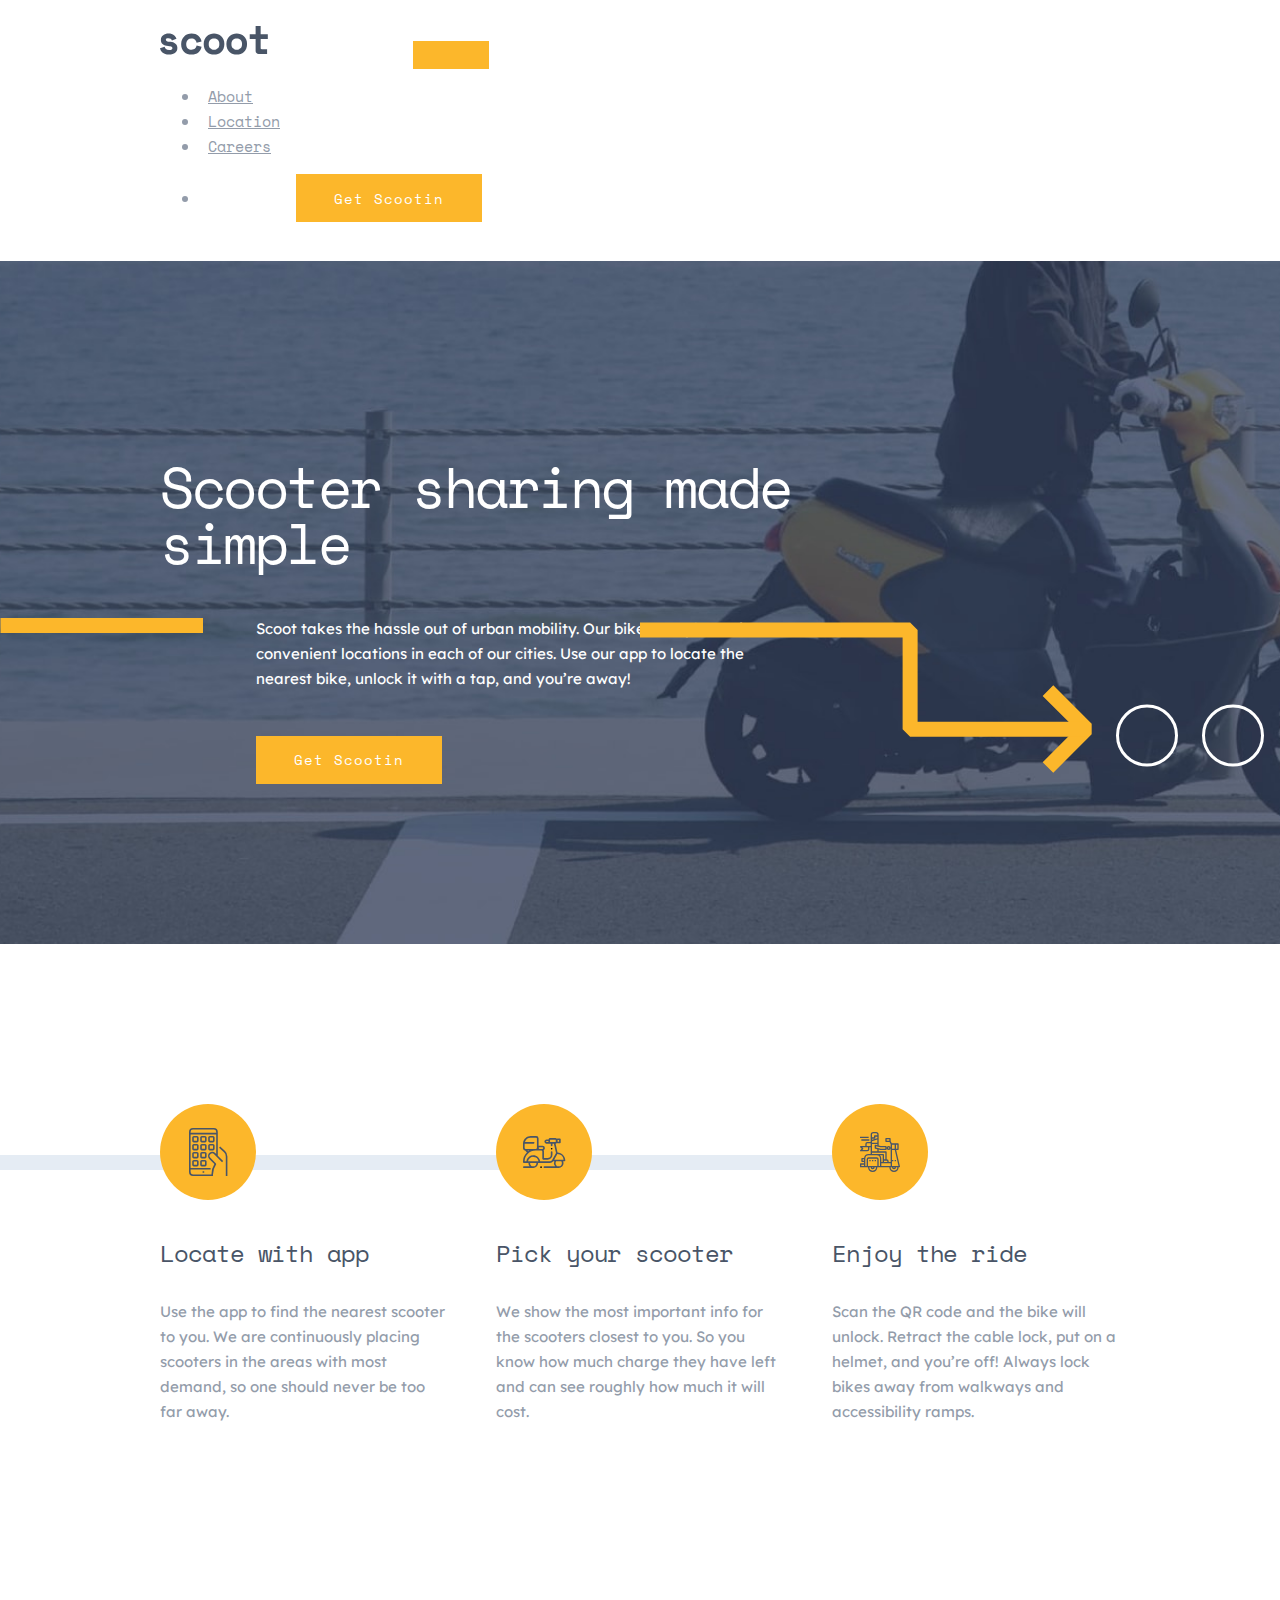
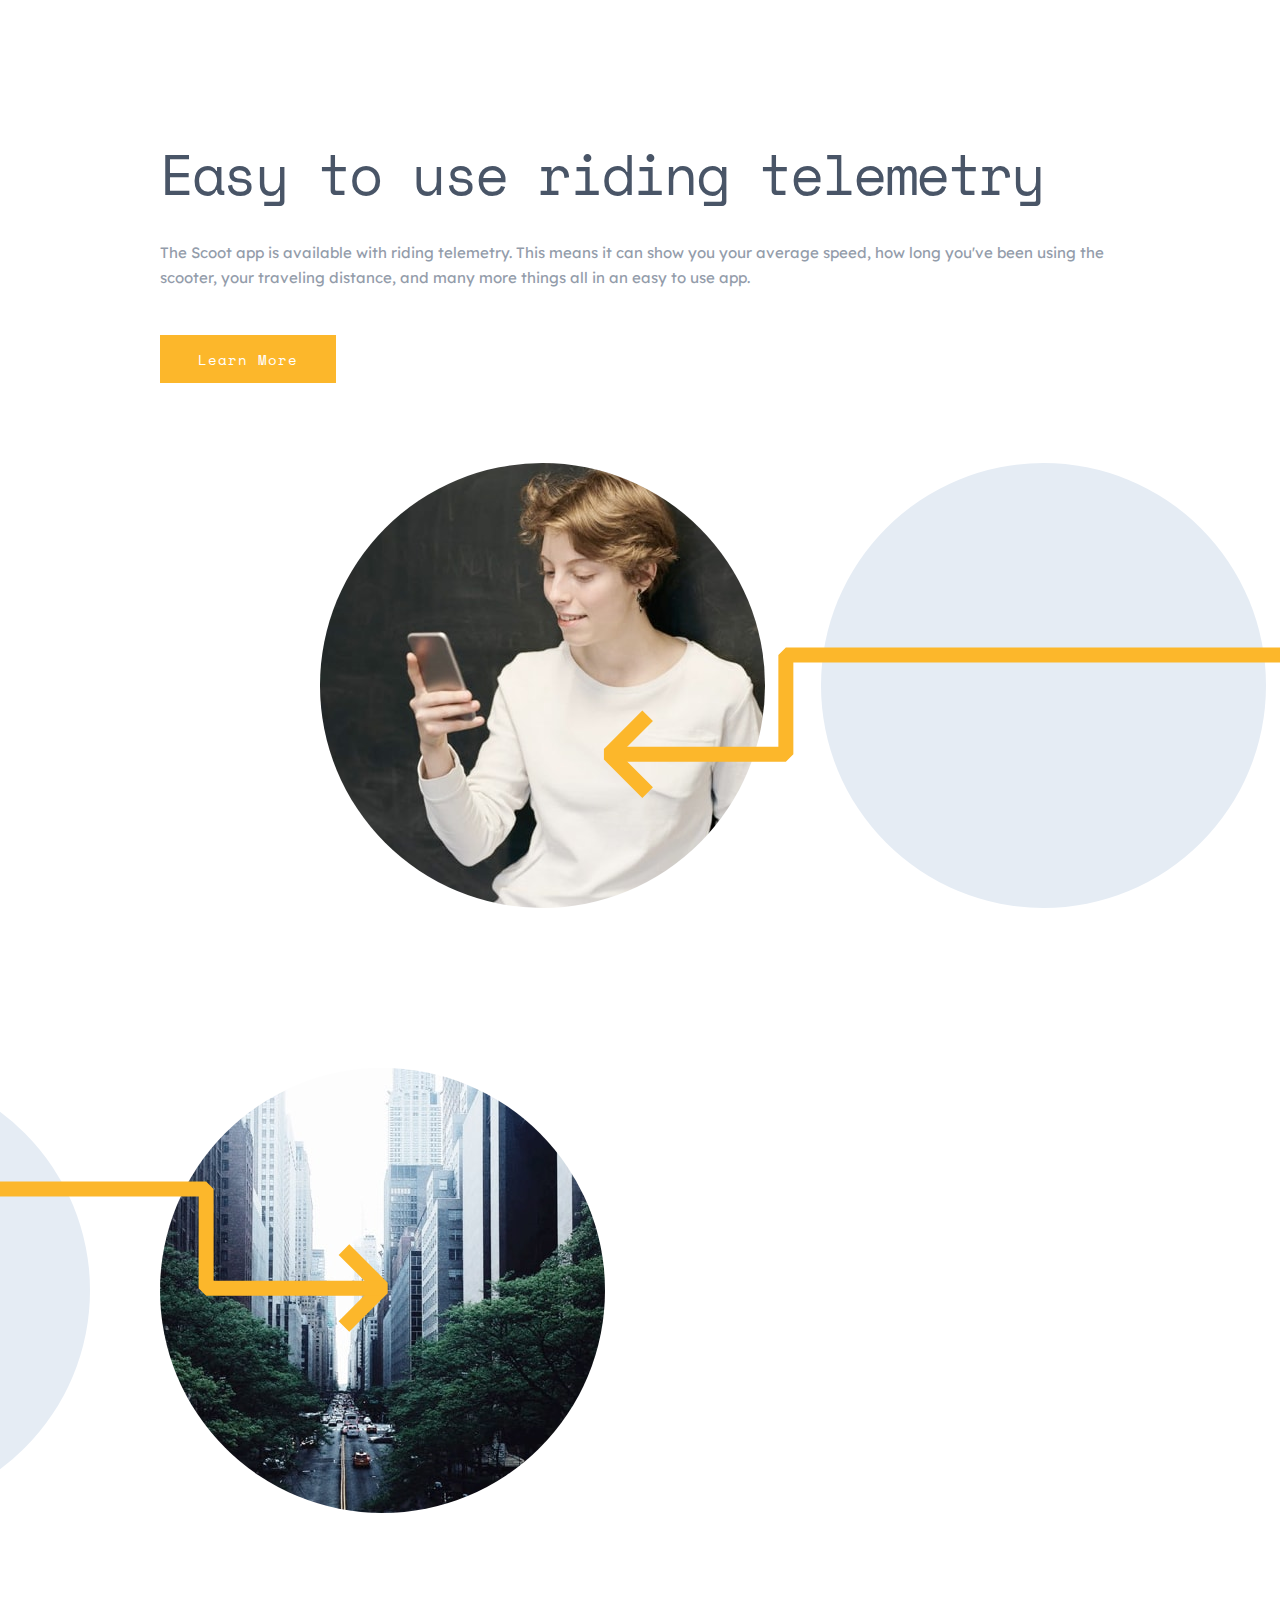
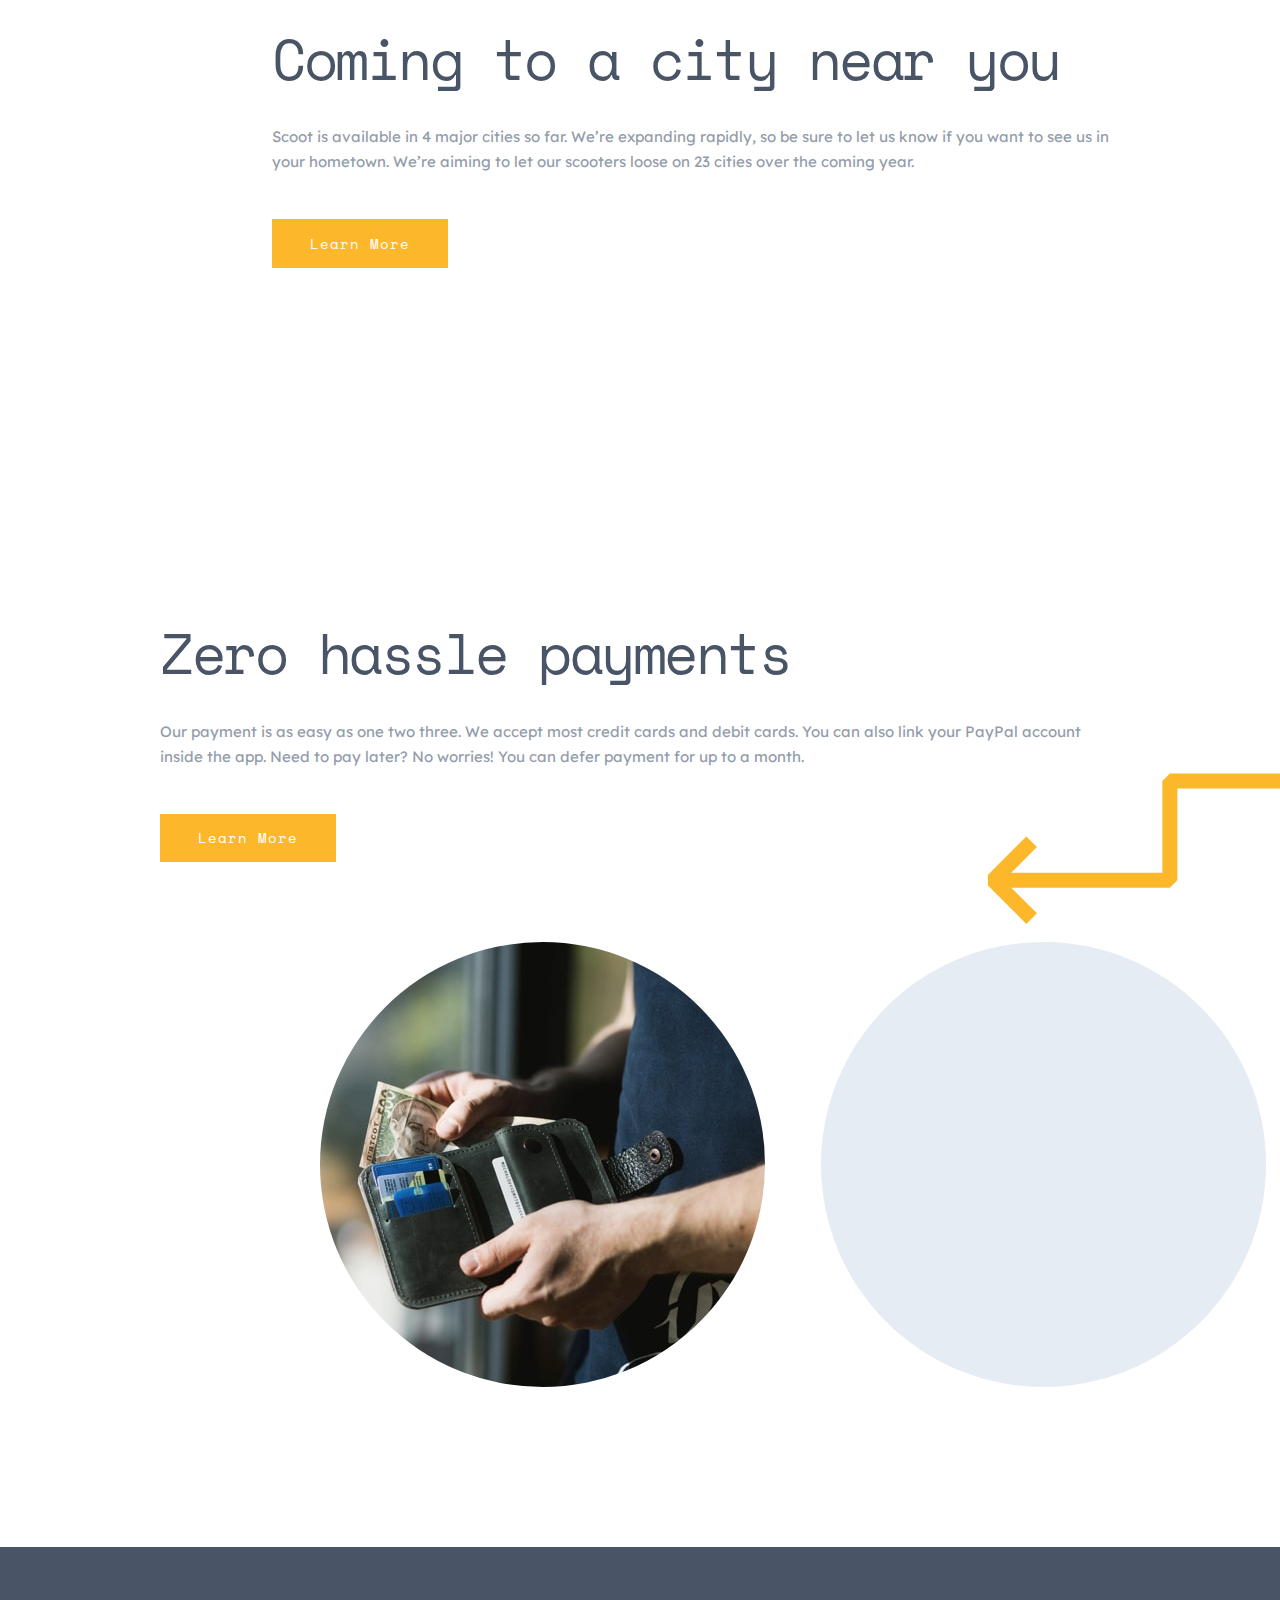
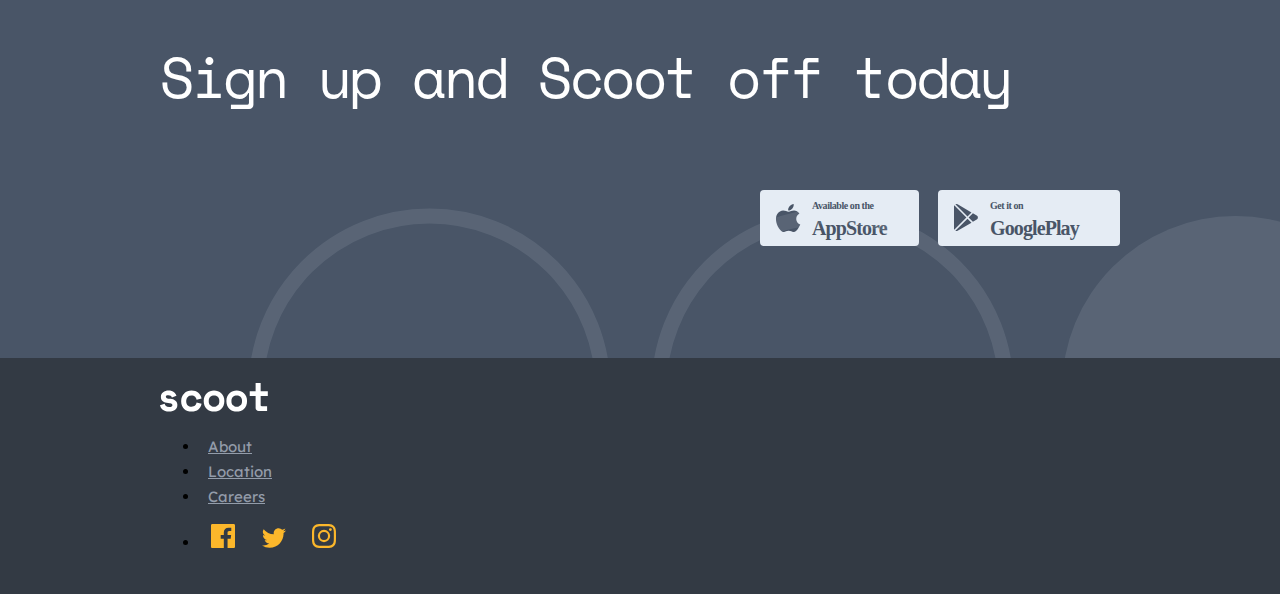
==== index.html @ 32e0eb74 "Initial Commit" ====
<!DOCTYPE html>
<html lang="en">

<head>
  <meta charset="UTF-8">
  <meta name="viewport" content="width=device-width, initial-scale=1.0">

  <link rel="icon" type="image/png" sizes="32x32" href="./images/favicon-32x32.png">

  <!-- Google Fonts -->
  <link rel="preconnect" href="https://fonts.googleapis.com">
  <link rel="preconnect" href="https://fonts.gstatic.com" crossorigin>
  <link href="https://fonts.googleapis.com/css2?family=Lexend+Deca&family=Space+Mono:wght@700&display=swap"
    rel="stylesheet">

  <!-- Bootstrap CSS -->
  <link href="https://cdn.jsdelivr.net/npm/bootstrap@5.1.1/dist/css/bootstrap.min.css" rel="stylesheet"
    integrity="sha384-F3w7mX95PdgyTmZZMECAngseQB83DfGTowi0iMjiWaeVhAn4FJkqJByhZMI3AhiU" crossorigin="anonymous">

  <!-- Stylesheet -->
  <link rel="stylesheet" href="style.css">
  <title>Frontend Mentor | Scoot</title>
</head>

<body>

  <!-- Navbar -->
  <nav class="navbar navbar-expand-lg">
    <div class="container-fluid">
      <a class="navbar-brand" href="index.html"><img src="assets/logo.svg" alt="scoot logo"></a>
      <button class="navbar-toggler" type="button" data-bs-toggle="collapse" data-bs-target="#navbarSupportedContent"
        aria-controls="navbarSupportedContent" aria-expanded="false" aria-label="Toggle navigation">
        <span class="navbar-toggler-icon"></span>
      </button>
      <div class="collapse navbar-collapse" id="navbarSupportedContent">
        <ul class="navbar-nav me-auto mb-2 mb-lg-0">
          <li class="nav-item">
            <a class="nav-link" href="about.html">About</a>
          </li>
          <li class="nav-item">
            <a class="nav-link" href="index.html">Location</a>
          </li>
          <li class="nav-item">
            <a class="nav-link" href="careers.html">Careers</a>
          </li>
        </ul>
        <ul class="navbar-nav ms-auto mb-2 mb-lg-0">
          <li class="nav-item">
            <button>Get Scootin</button>
          </li>
        </ul>
      </div>
    </div>
  </nav>

  <!-- Header -->

  <header id="header">
    <div id="headerContents" class="container-fluid">
      <h1>Scooter sharing made simple</h1>
      <img id="line" src="assets/patterns/line.svg" alt="">
      <p>Scoot takes the hassle out of urban mobility. Our bikes are placed in convenient
        locations in each of our cities. Use our app to locate the nearest bike, unlock
        it with a tap, and you’re away!</p>
      <img id="right-arrow" src="assets/patterns/right-arrow.svg" alt="">
      <button>Get Scootin</button>
      <img id="circles" src="assets/patterns/white-circles.svg" alt="">
    </div>
  </header>

  <!-- Section 1 -->

  <section id="section-1">
    <div id="features" class="container-fluid">
      <div class="features-card">
        <img src="assets/icons/locate.svg" alt="">
        <h4>Locate with app</h4>
        <p>Use the app to find the nearest scooter to you. We are continuously placing scooters
          in the areas with most demand, so one should never be too far away.</p>
      </div>

      <div class="features-card">
        <img src="assets/icons/scooter.svg" alt="">
        <h4>Pick your scooter</h4>
        <p>We show the most important info for the scooters closest to you. So you know how much
          charge they have left and can see roughly how much it will cost.</p>
      </div>

      <div class="features-card">
        <img src="assets/icons/ride.svg" alt="">
        <h4>Enjoy the ride</h4>
        <p>Scan the QR code and the bike will unlock. Retract the cable lock, put on a helmet,
          and you’re off! Always lock bikes away from walkways and accessibility ramps.</p>
      </div>
    </div>

    <div id="light-grey-line">

    </div>
  </section>

  <!-- Section 2 -->

  <section id="section-2">
    <div class="container-fluid">
      <div class="row">
        <div id="section-2-content" class="col-lg-6">
          <h1>Easy to use riding telemetry</h1>
          <p>The Scoot app is available with riding telemetry. This means it can show you your
            average speed, how long you've been using the scooter, your traveling distance,
            and many more things all in an easy to use app.</p>
          <button>Learn More</button>
        </div>
        <div id = "section-2-imgs" class="col-lg-6">
          <img id="telemetry-img" class="circle-img" src="assets/images/telemetry.jpg" alt="telemetry">
          <img src="assets/patterns/circle.svg" alt="">
          <img id="downward-arrow" src="assets/patterns/left-downward-arrow.svg" alt="">
        </div>
      </div>
    </div>
  </section>

<!-- Section 3 -->

  <section id="section-3">
    <div class="container-fluid">
      <div class="row">
        <div id ="section-3-imgs" class="col-lg-6">
          <img id="near-you-img" class="circle-img" src="assets/images/near-you.jpg" alt="near you">
          <img id="section-3-circle" src="assets/patterns/circle.svg" alt="">
          <img id="section3-right-arrow" src="assets/patterns/right-arrow.svg" alt="">
        </div>
        <div id="section-3-content" class="col-lg-6">
          <h1>Coming to a city near you</h1>
          <p>Scoot is available in 4 major cities so far. We’re expanding rapidly, so be sure
            to let us know if you want to see us in your hometown. We’re aiming to let our
            scooters loose on 23 cities over the coming year.</p>
          <button>Learn More</button>
        </div>
      </div>
    </div>
  </section>

  <!-- Section 4 -->

  <section id="section-4">
    <div class="container-fluid">
      <div class="row">
        <div id="section-4-content" class="col-lg-6">
          <h1>Zero hassle payments</h1>
          <p>Our payment is as easy as one two three. We accept most credit cards and debit cards.
            You can also link your PayPal account inside the app. Need to pay later? No worries!
            You can defer payment for up to a month.</p>
          <button>Learn More</button>
        </div>
        <div id = "section-4-imgs" class="col-lg-6">
          <img id="payments-img" class="circle-img" src="assets/images/payments.jpg" alt="payments">
         <img src="assets/patterns/circle.svg" alt=""> 
          <img id="section4-downward-arrow" src="assets/patterns/left-downward-arrow.svg" alt=""> 
        </div>
      </div>
    </div>
  </section>

  <section id="section-5">
    <div class="container-fluid">
      <div class="row">
        <div id="section-5-content" class="col-lg-6">
          <h1>Sign up and Scoot off today</h1>
        </div>
        <div class="col-lg-6">
          <img class="section-5-imgs" src="assets/icons/google-play.svg" alt="google play">
          <img class="section-5-imgs" src="assets/icons/app-store.svg" alt="appstore">
          <img id="semi-circles" src="assets/patterns/semi-circles.svg" alt="semi-circles">
        </div>
      </div>
    </div>
  </section>

<!-- Footer -->
    <footer id="footer" class="navbar navbar-expand-lg">
      <div class="container-fluid">
        <a class="navbar-brand" href="index.html"> <svg xmlns="http://www.w3.org/2000/svg" width="108" height="29"><path fill="#ffffff" d="M9.12 28.56c2.613 0 4.64-.587 6.08-1.76 1.44-1.173 2.16-2.747 2.16-4.72v-.24c0-1.787-.64-3.18-1.92-4.18-1.28-1-2.933-1.607-4.96-1.82-1.76-.187-2.973-.42-3.64-.7-.667-.28-1-.74-1-1.38 0-.453.213-.833.64-1.14.427-.307 1.067-.46 1.92-.46.933 0 1.693.207 2.28.62.587.413 1 .98 1.24 1.7l4.56-1.84a8.834 8.834 0 00-.92-1.74c-.4-.6-.92-1.147-1.56-1.64-.64-.493-1.42-.893-2.34-1.2-.92-.307-2.007-.46-3.26-.46-.96 0-1.893.133-2.8.4a7.473 7.473 0 00-2.4 1.18 6.193 6.193 0 00-1.68 1.9c-.427.747-.64 1.613-.64 2.6v.24c0 1.893.66 3.327 1.98 4.3 1.32.973 3.1 1.553 5.34 1.74.827.08 1.513.187 2.06.32.547.133.98.3 1.3.5.32.2.54.413.66.64.12.227.18.473.18.74 0 .453-.233.873-.7 1.26-.467.387-1.327.58-2.58.58-1.413 0-2.46-.32-3.14-.96-.68-.64-1.127-1.387-1.34-2.24L0 22.32c.133.693.393 1.407.78 2.14.387.733.94 1.4 1.66 2 .72.6 1.627 1.1 2.72 1.5 1.093.4 2.413.6 3.96.6zm22.454 0c2.827 0 5.087-.72 6.78-2.16 1.694-1.44 2.767-3.333 3.22-5.68l-4.96-1.24c-.24 1.307-.766 2.347-1.58 3.12-.813.773-1.993 1.16-3.54 1.16-.72 0-1.4-.113-2.04-.34a4.704 4.704 0 01-1.68-1.02c-.48-.453-.86-1.02-1.14-1.7-.28-.68-.42-1.46-.42-2.34v-.24c0-.88.14-1.673.42-2.38.28-.707.66-1.307 1.14-1.8a5.005 5.005 0 011.68-1.14 5.25 5.25 0 012.04-.4c1.547 0 2.747.427 3.6 1.28.854.853 1.36 1.867 1.52 3.04l4.96-1.28c-.453-2.347-1.54-4.24-3.26-5.68-1.72-1.44-3.966-2.16-6.74-2.16-1.44 0-2.793.24-4.06.72a9.726 9.726 0 00-3.32 2.08c-.946.907-1.686 2-2.22 3.28-.533 1.28-.8 2.72-.8 4.32v.48c0 1.6.267 3.027.8 4.28.534 1.253 1.267 2.307 2.2 3.16.934.853 2.034 1.507 3.3 1.96 1.267.453 2.634.68 4.1.68zm22.455 0c1.36 0 2.66-.227 3.9-.68a9.997 9.997 0 003.3-1.98c.96-.867 1.72-1.933 2.28-3.2.56-1.267.84-2.727.84-4.38v-.48c0-1.627-.28-3.073-.84-4.34-.56-1.267-1.32-2.34-2.28-3.22a9.827 9.827 0 00-3.3-2c-1.24-.453-2.54-.68-3.9-.68-1.36 0-2.66.227-3.9.68a9.827 9.827 0 00-3.3 2c-.96.88-1.72 1.953-2.28 3.22-.56 1.267-.84 2.713-.84 4.34v.48c0 1.653.28 3.113.84 4.38.56 1.267 1.32 2.333 2.28 3.2a9.997 9.997 0 003.3 1.98c1.24.453 2.54.68 3.9.68zm0-4.8c-.72 0-1.4-.12-2.04-.36-.64-.24-1.2-.587-1.68-1.04a4.911 4.911 0 01-1.14-1.66c-.28-.653-.42-1.393-.42-2.22v-.8c0-.827.14-1.567.42-2.22.28-.653.66-1.207 1.14-1.66.48-.453 1.04-.8 1.68-1.04.64-.24 1.32-.36 2.04-.36s1.4.12 2.04.36c.64.24 1.2.587 1.68 1.04.48.453.86 1.007 1.14 1.66.28.653.42 1.393.42 2.22v.8c0 .827-.14 1.567-.42 2.22a4.911 4.911 0 01-1.14 1.66c-.48.453-1.04.8-1.68 1.04-.64.24-1.32.36-2.04.36zm22.694 4.8c1.36 0 2.66-.227 3.9-.68a9.997 9.997 0 003.3-1.98c.96-.867 1.72-1.933 2.28-3.2.56-1.267.84-2.727.84-4.38v-.48c0-1.627-.28-3.073-.84-4.34-.56-1.267-1.32-2.34-2.28-3.22a9.827 9.827 0 00-3.3-2c-1.24-.453-2.54-.68-3.9-.68-1.36 0-2.66.227-3.9.68a9.827 9.827 0 00-3.3 2c-.96.88-1.72 1.953-2.28 3.22-.56 1.267-.84 2.713-.84 4.34v.48c0 1.653.28 3.113.84 4.38.56 1.267 1.32 2.333 2.28 3.2a9.997 9.997 0 003.3 1.98c1.24.453 2.54.68 3.9.68zm0-4.8c-.72 0-1.4-.12-2.04-.36-.64-.24-1.2-.587-1.68-1.04a4.911 4.911 0 01-1.14-1.66c-.28-.653-.42-1.393-.42-2.22v-.8c0-.827.14-1.567.42-2.22.28-.653.66-1.207 1.14-1.66.48-.453 1.04-.8 1.68-1.04.64-.24 1.32-.36 2.04-.36s1.4.12 2.04.36c.64.24 1.2.587 1.68 1.04.48.453.86 1.007 1.14 1.66.28.653.42 1.393.42 2.22v.8c0 .827-.14 1.567-.42 2.22a4.911 4.911 0 01-1.14 1.66c-.48.453-1.04.8-1.68 1.04-.64.24-1.32.36-2.04.36zM107.097 28v-4.8h-5.36c-.72 0-1.08-.4-1.08-1.2v-9.04h7.16v-4.8h-7.16V0h-5.04v8.16h-5.88v4.8h5.88v11.92c0 .907.287 1.653.86 2.24.573.587 1.313.88 2.22.88h8.4z"/></svg></a>
        </button>
        <div class="collapse navbar-collapse" id="navbarSupportedContent">
          <ul class="navbar-nav me-auto mb-2 mb-lg-0">
            <li class="nav-item">
              <a class="nav-link" href="about.html">About</a>
            </li>
            <li class="nav-item">
              <a class="nav-link" href="index.html">Location</a>
            </li>
            <li class="nav-item">
              <a class="nav-link" href="careers.html">Careers</a>
            </li>
          </ul>
          <ul class="navbar-nav ms-auto mb-2 mb-lg-0">
            <li class="nav-item">
              <img class="social-icons" src="assets/icons/facebook.svg" alt="facebook">
              <img class="social-icons" src="assets/icons/twitter.svg" alt="twitter">
              <img class="social-icons" src="assets/icons/instagram.svg" alt="instagram">
            </li>
          </ul>
        </div>
      </div>
    </footer>

  




  <!-- 
    About
    Location
    Careers

    Get Scootin

    Scooter sharing made simple

    Scoot takes the hassle out of urban mobility. Our bikes are placed in convenient
    locations in each of our cities. Use our app to locate the nearest bike, unlock
    it with a tap, and you’re away!

    Get Scootin -->



  <!-- Locate with app

    Use the app to find the nearest scooter to you. We are continuously placing scooters
    in the areas with most demand, so one should never be too far away.

    Pick your scooter

    We show the most important info for the scooters closest to you. So you know how much
    charge they have left and can see roughly how much it will cost.

    Enjoy the ride

    Scan the QR code and the bike will unlock. Retract the cable lock, put on a helmet,
    and you’re off! Always lock bikes away from walkways and accessibility ramps. -->



  <!-- Easy to use riding telemetry

  The Scoot app is available with riding telemetry. This means it can show you your
  average speed, how long you've been using the scooter, your traveling distance,
  and many more things all in an easy to use app.

  Learn More -->

  <!-- Coming to a city near you

  Scoot is available in 4 major cities so far. We’re expanding rapidly, so be sure
  to let us know if you want to see us in your hometown. We’re aiming to let our
  scooters loose on 23 cities over the coming year.

  Learn More -->

  <!-- Zero hassle payments

  Our payment is as easy as one two three. We accept most credit cards and debit cards.
  You can also link your PayPal account inside the app. Need to pay later? No worries!
  You can defer payment for up to a month.

  Learn More -->


<!-- 
  Sign up and Scoot off today



  About
  Location
  Careers -->


  <!-- Javascript File -->
  <script type="text/javascript" src="script.js"></script>
  <!-- Bootstrap JS -->
  <script src="https://cdn.jsdelivr.net/npm/bootstrap@5.1.1/dist/js/bootstrap.bundle.min.js"
    integrity="sha384-/bQdsTh/da6pkI1MST/rWKFNjaCP5gBSY4sEBT38Q/9RBh9AH40zEOg7Hlq2THRZ"
    crossorigin="anonymous"></script>
</body>

</html>
---- style.css ----
:root {
    --yellow: #FCB72B;
    --dark-navy: #495567; 
    --dim-grey: #939CAA; 
    --light-grey: #E5ECF4; 
    --snow: #F2F5F9;
    --light-yellow: #FFF4DF; 
  }

body {
    margin: 0px auto;
    padding: 0px;
    box-sizing: border-box;
    font-family: 'Lexend Deca', sans-serif;
    font-size: 15px;
    line-height: 25px;
    max-width: 1440px;
}

/* Utilitie Classes */

/* Containers */

.container-fluid {
    padding: 0px 10rem;
}

/* Typography */

h1,h2,h3,h4 {
    font-family: 'Space Mono', monospace;
    font-weight: 500;
}

h1 {
    font-size: 56px;
    line-height: 56px;
    letter-spacing: -2.5px;
    color: var(--dark-navy)
}

h2 {
    font-size: 48px;
    line-height: 48px;
    letter-spacing: -2.14px;
    color: var(--dark-navy)
}

h3 {
    font-size: 40px;
    line-height: 48px;
    letter-spacing: -1.79px;
}

h4 {
    font-size: 24px;
    line-height: 28px;
    letter-spacing: -1.07px;
}

p {
    color: var(--dim-grey)
}

/* Buttons */

button {
    padding: 0.8rem 2.3rem;
    font-family: 'Space Mono', monospace;
    font-size: 14px;
    letter-spacing: 1px;
    background-color: var(--yellow);
    color: white;
    border: 1.5px solid var(--yellow) ;
}

button:hover {
    color: var(--yellow);
    background-color: transparent;
}

/* Images */

.circle-img {
    border-radius: 50%;
}

#telemetry-img, #payments-img {
    margin: 0rem 3.5rem 0rem 10rem;
    
}

/* Navbar */

nav {
    font-family: 'Space Mono', monospace;
    color: var(--dim-grey);
}

.navbar  {
    padding: 1.5rem 0rem;
}

.navbar-brand {
    font-size: 3rem;
    color: var(--dark-navy);
    margin-right: 2.5rem;
}

.navbar-brand:hover {
    color: var(--dark-navy);
}

.nav-link {
    color: var(--dim-grey);
    margin: 0rem 0.5rem;
}

.nav-link:hover {
    color: var(--yellow);
}

/* Header */

#header {
    background-image: url("assets/images/home-hero-desktop.jpg");
    background-position: center;
    background-size: cover;
    background-repeat: no-repeat;
    position: relative;
    overflow: hidden;
}

#headerContents {
    width: 50%;
    margin: 0;
    padding: 10rem 0rem 10rem 10rem;
}

#headerContents > h1, p {
    margin-bottom: 2.8rem;
    color: white;
}

#line {
    position: absolute;
    left: 0%;
    bottom: 45.5%;
}

#headerContents > p {
    padding-right: 3rem;
}

#headerContents p, button {
    margin-left: 6rem;
}

#right-arrow {
    position: absolute;
    left: 50%;
    bottom: 25%;
}

#circles {

    position: absolute;
    bottom: 26%;
    left: 87.2%;
}

/* Section 1 */

#section-1 {
    position: relative;
}

#features  {
    display: flex;
    justify-content: space-between;
    padding: 10rem 10rem;
}

.features-card {
  width: 30%;
}

.features-card > h4, p {
    margin-top: 2rem;
}

.features-card > h4 {
    color: var(--dark-navy)
}

.features-card > p {
    color: var(--dim-grey)
}

#light-grey-line {
    width: 70%;
    height: 15px;
    background-color: var(--light-grey);
    position: absolute;
    bottom: 67%;
    z-index: -1;
}

/* Section 2 */

#section-2 {
    overflow: hidden;
    position: relative;
    padding: 0rem 0rem 10rem 0rem;
}

#section-2-content, #section-3-content, #section-4-content {
   padding: 5rem 0rem;
}

#section-2-content > button {
    margin: 0;
}

#section-2-content > p {
    color: var(--dim-grey);
}

#section-2-imgs {
    display: flex;
}

#downward-arrow {
    position: absolute;
    bottom: 26%;
    right: -5%;
}

/* Section 3 */

#section-3 {
    overflow: hidden;
    position: relative;
    margin-bottom: 10rem;
    position: relative;
}

#section-3-content {
    padding-left: 7rem;
}

#section-3-content > button {
    margin: 0;
}

#section-3-content > p {
    color: var(--dim-grey);
}

#section-3-circle {
    position: absolute;
    right: 93%;
}

#section-3-imgs {
    display: flex;
}

#section3-right-arrow {
    position: absolute;
    bottom: 70%;
    left: -5%;
}

/* Section 4 */

#section-4 {
    overflow: hidden;
    position: relative;
    padding: 0rem 0rem 10rem 0rem;
}

#section-4-content > button {
    margin: 0;
}

#section-4-content > p {
    color: var(--dim-grey);
}

#section-4-imgs {
    display: flex;
}

#section4-downward-arrow {
    position: absolute;
    bottom: 60%;
    right: -35%;
}

/* Section 5 */

#section-5 {
    background-color: var(--dark-navy);
    padding: 4rem 0rem;
    position: relative;
    overflow: hidden;
}

#section-5-content > h1 {
    color: white;
    width: 90%;
}

.section-5-imgs {
  float: right;
  padding: 3rem 0rem;
  margin-left: 1.2rem;
}

#semi-circles {
    position: absolute;
    bottom: -2%;
    right: -10%;
}

/* Footer */ 

#footer {
   background-color: #333A44;
}

.social-icons {
    margin: 0rem 0.7rem;
}
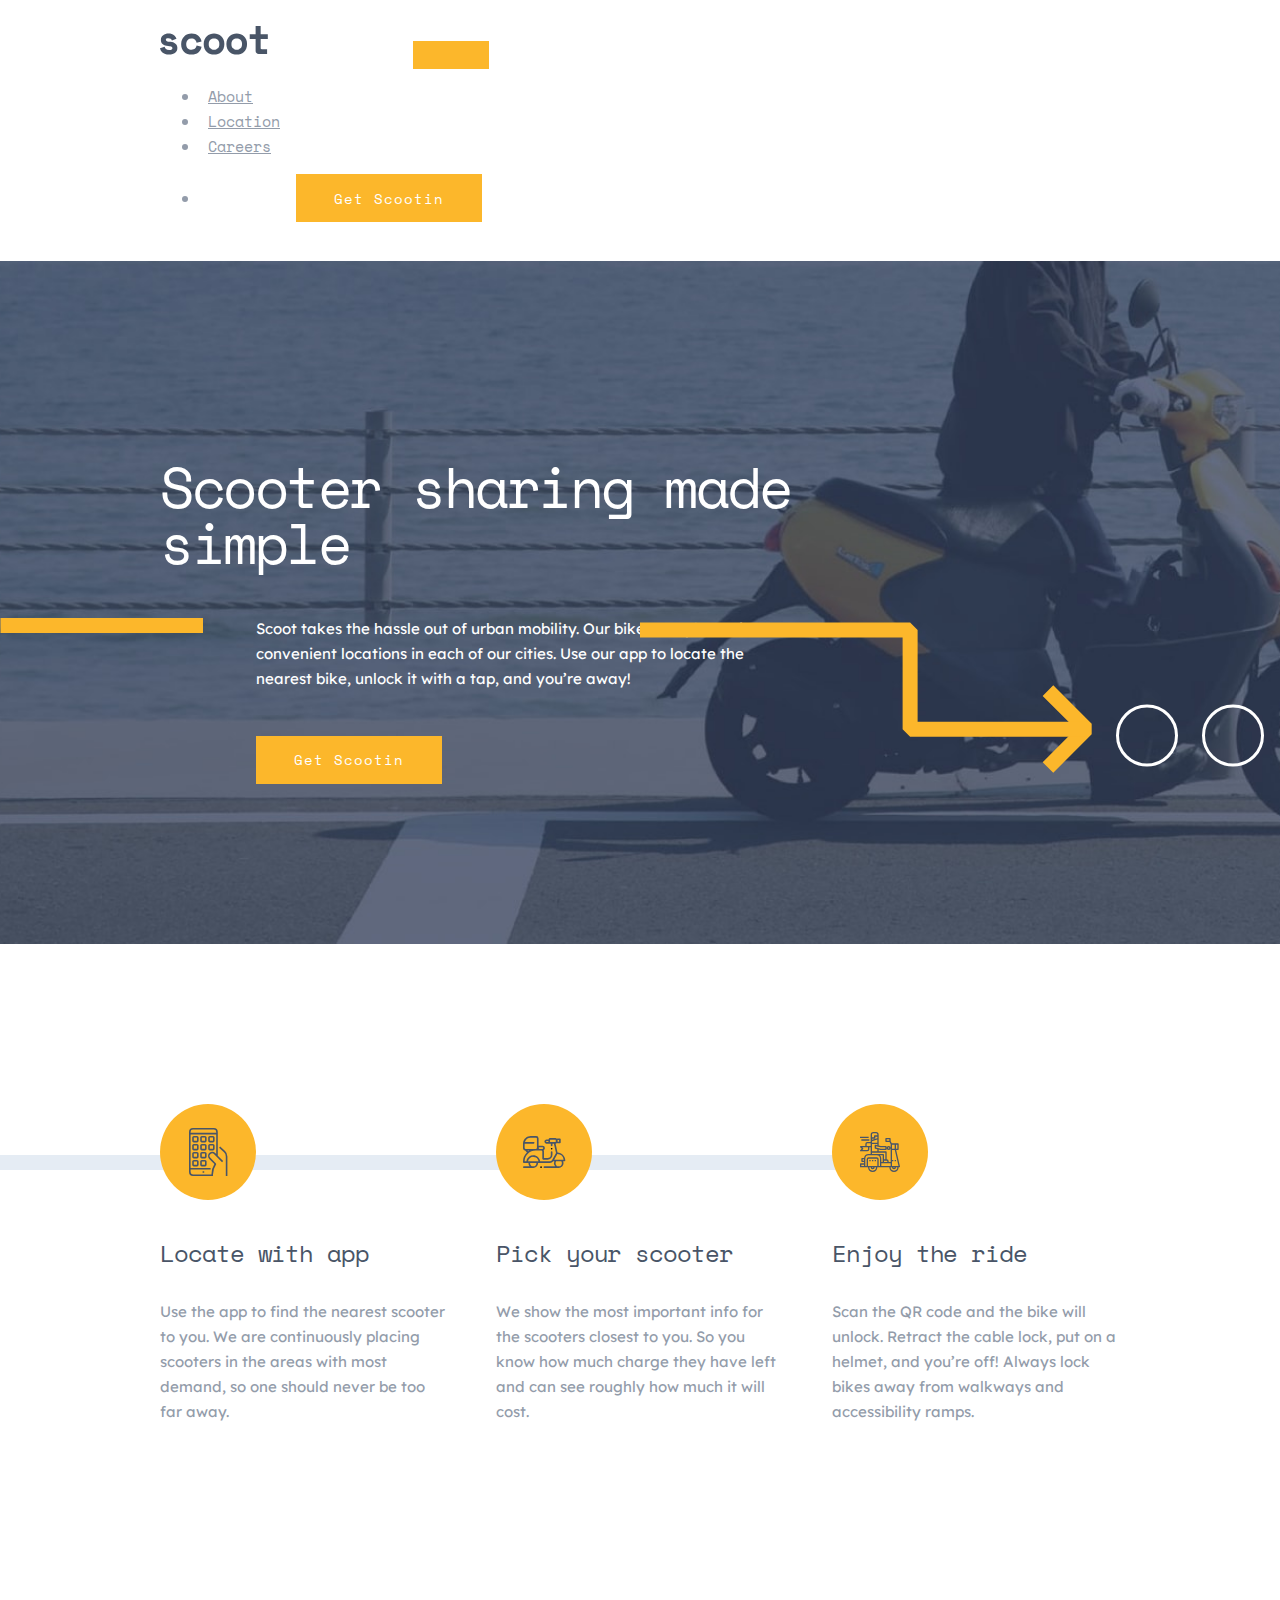
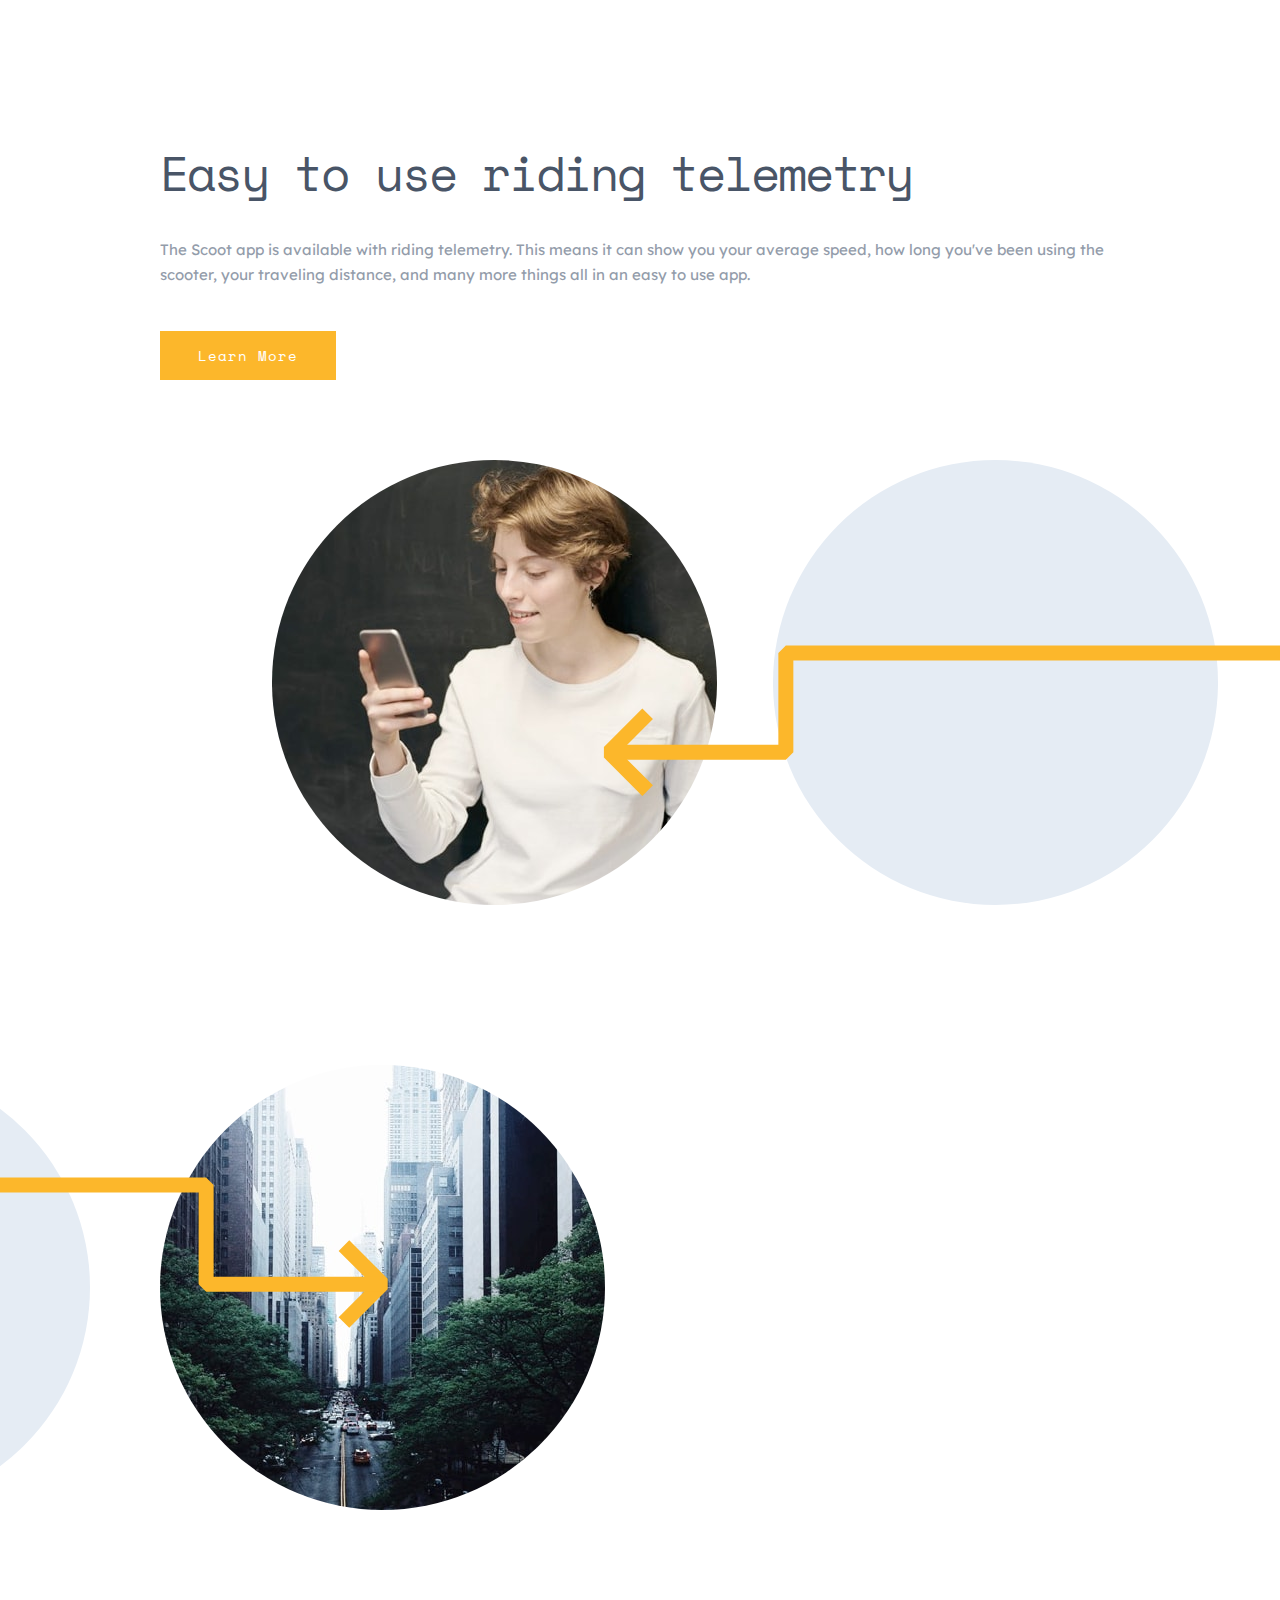
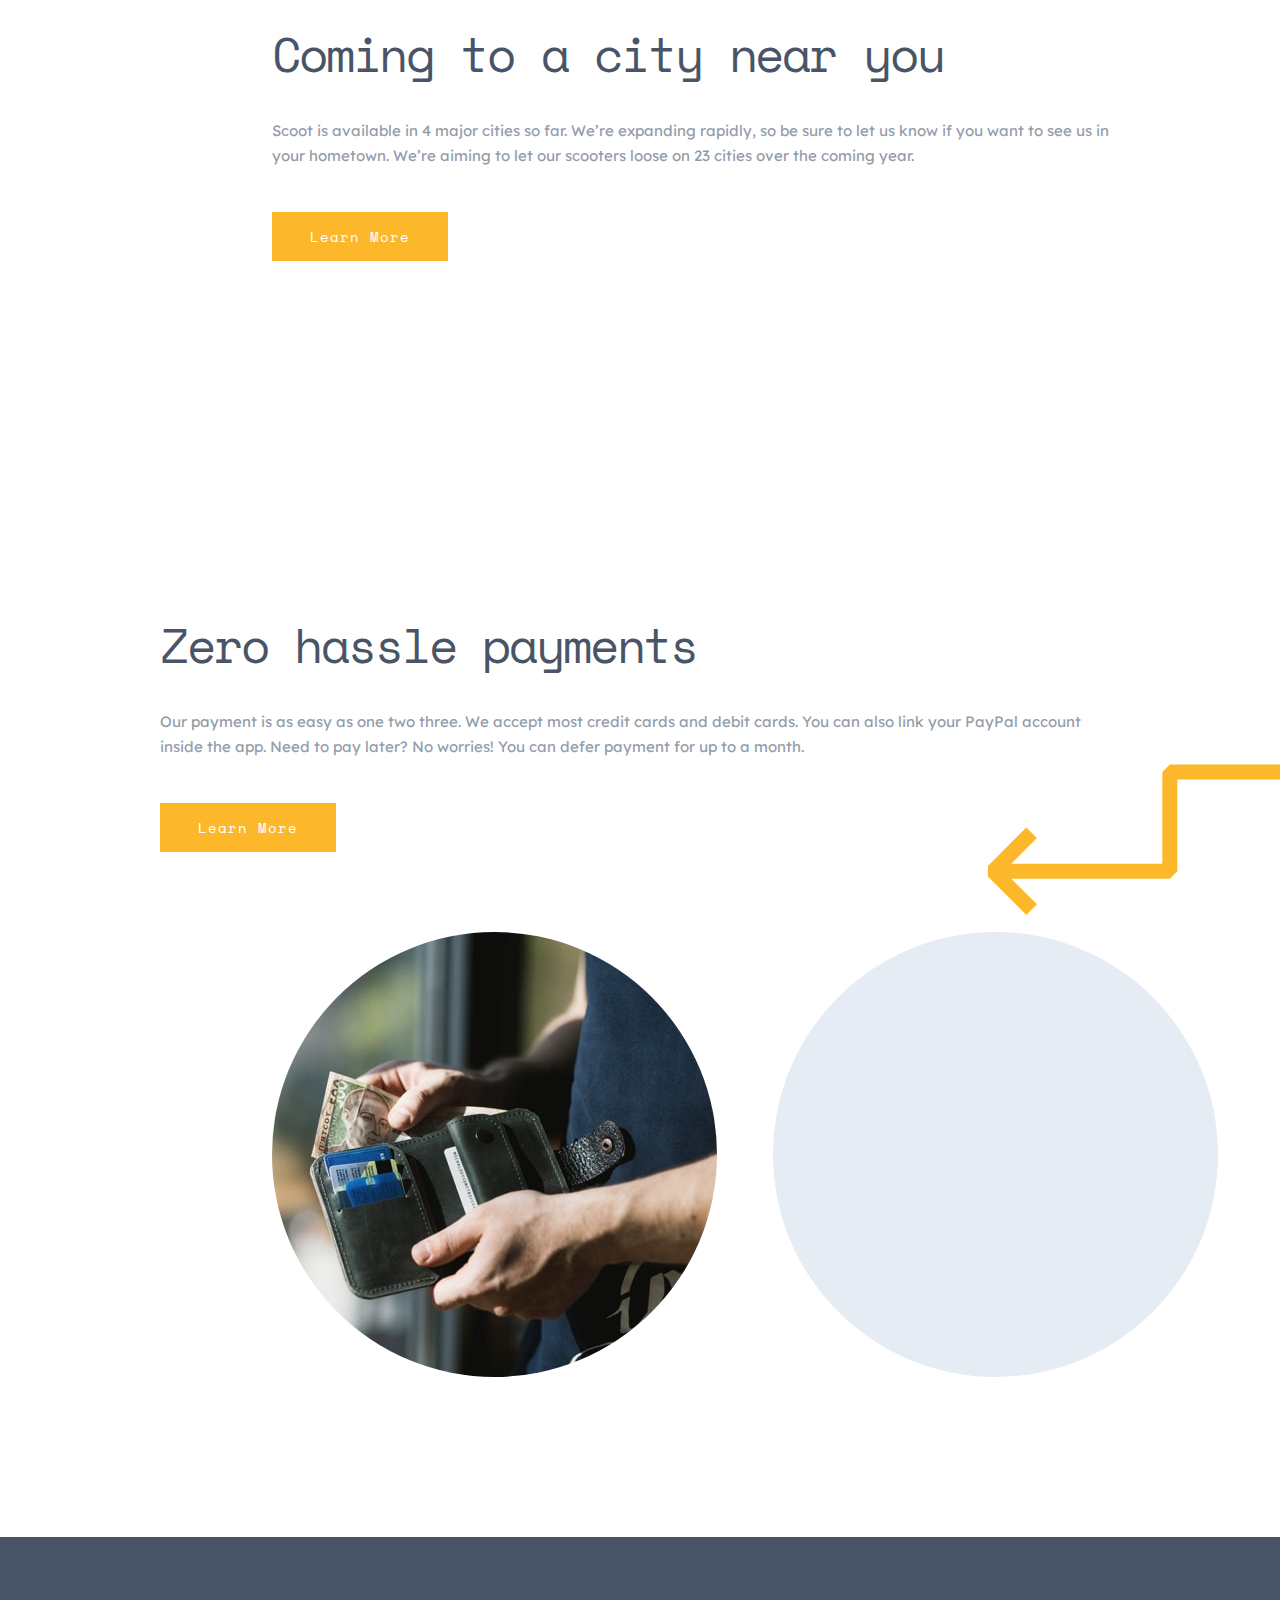
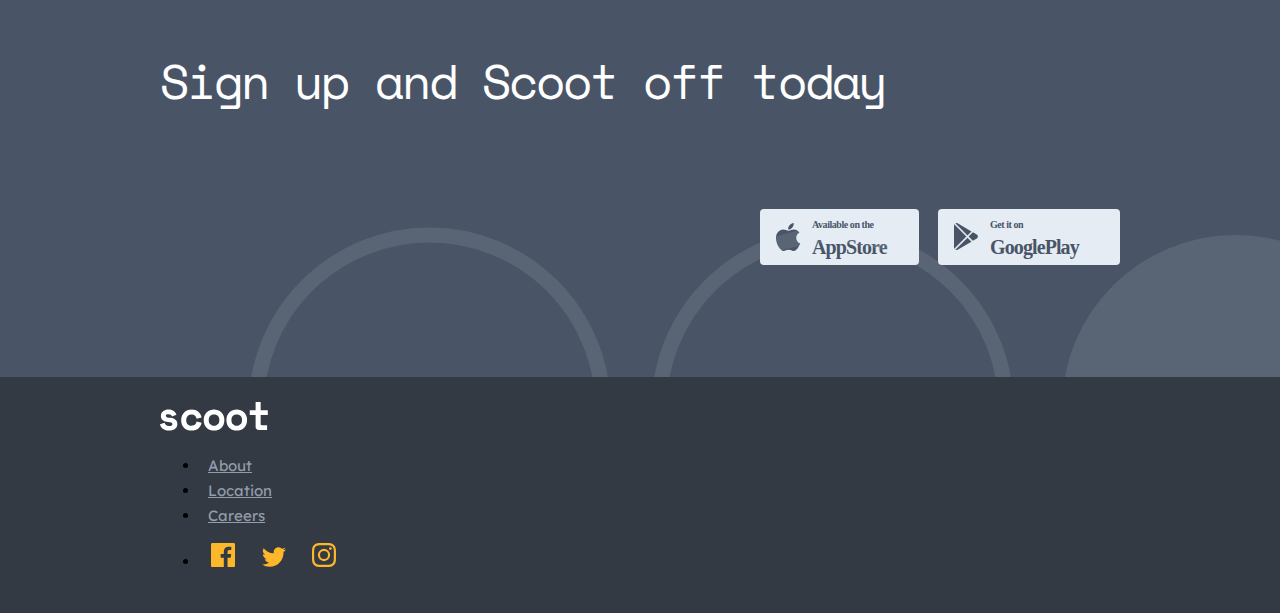
==== commit 1c3f322c: "structured html and css for about.html header, section 1, section 2, and section3" ====
--- a/index.html
+++ b/index.html
@@ -105,7 +105,7 @@
     <div class="container-fluid">
       <div class="row">
         <div id="section-2-content" class="col-lg-6">
-          <h1>Easy to use riding telemetry</h1>
+          <h2>Easy to use riding telemetry</h2>
           <p>The Scoot app is available with riding telemetry. This means it can show you your
             average speed, how long you've been using the scooter, your traveling distance,
             and many more things all in an easy to use app.</p>
@@ -131,7 +131,7 @@
           <img id="section3-right-arrow" src="assets/patterns/right-arrow.svg" alt="">
         </div>
         <div id="section-3-content" class="col-lg-6">
-          <h1>Coming to a city near you</h1>
+          <h2>Coming to a city near you</h2>
           <p>Scoot is available in 4 major cities so far. We’re expanding rapidly, so be sure
             to let us know if you want to see us in your hometown. We’re aiming to let our
             scooters loose on 23 cities over the coming year.</p>
@@ -147,7 +147,7 @@
     <div class="container-fluid">
       <div class="row">
         <div id="section-4-content" class="col-lg-6">
-          <h1>Zero hassle payments</h1>
+          <h2>Zero hassle payments</h2>
           <p>Our payment is as easy as one two three. We accept most credit cards and debit cards.
             You can also link your PayPal account inside the app. Need to pay later? No worries!
             You can defer payment for up to a month.</p>
@@ -166,7 +166,7 @@
     <div class="container-fluid">
       <div class="row">
         <div id="section-5-content" class="col-lg-6">
-          <h1>Sign up and Scoot off today</h1>
+          <h2>Sign up and Scoot off today</h2>
         </div>
         <div class="col-lg-6">
           <img class="section-5-imgs" src="assets/icons/google-play.svg" alt="google play">
@@ -188,7 +188,7 @@
               <a class="nav-link" href="about.html">About</a>
             </li>
             <li class="nav-item">
-              <a class="nav-link" href="index.html">Location</a>
+              <a class="nav-link" href="locations.html">Location</a>
             </li>
             <li class="nav-item">
               <a class="nav-link" href="careers.html">Careers</a>
@@ -204,10 +204,6 @@
         </div>
       </div>
     </footer>
-
-  
-
-
 
 
   <!-- 
--- a/style.css
+++ b/style.css
@@ -86,7 +86,7 @@
 }
 
 #telemetry-img, #payments-img {
-    margin: 0rem 3.5rem 0rem 10rem;
+    margin: 0rem 3.5rem 0rem 7rem;
     
 }
 
@@ -119,6 +119,8 @@
 .nav-link:hover {
     color: var(--yellow);
 }
+
+/* index.html */
 
 /* Header */
 
@@ -307,7 +309,8 @@
     overflow: hidden;
 }
 
-#section-5-content > h1 {
+#section-5-content > h2 {
+    padding: 1rem 0rem;
     color: white;
     width: 90%;
 }
@@ -332,4 +335,111 @@
 
 .social-icons {
     margin: 0rem 0.7rem;
-}+}
+
+/* about.html Header */
+
+#about-header {
+    background-image: url('assets/images/about-hero-desktop.jpg');
+    background-repeat: no-repeat;
+    position: relative;
+    overflow: hidden;
+}
+
+#about-header-content > h1 {
+    color: white;
+    padding: 6.5% 0%;
+}
+
+#about-header-circles {
+    position: absolute;
+    bottom: 35%;
+    right: -2.2%;
+}
+
+/* about.html Section 1 */
+
+#about-section-1 {
+    overflow: hidden;
+    position: relative;
+}
+
+#about-section-1-arrow {
+    position: absolute;
+    bottom: 7%;
+    right: -4%;
+}
+
+/* about.html Section 2 */
+
+#about-section-2 {
+    overflow: hidden;
+    position: relative;
+    margin:9rem 0rem;
+    position: relative;
+}
+
+#about-section-2-content {
+    padding: 7rem 0rem 7rem 7rem;
+}
+
+#about-section-2-content > button {
+    margin: 0;
+}
+
+#about-section-2-content > p {
+    color: var(--dim-grey);
+}
+
+#about-section-2-circle {
+    position: absolute;
+    right: 93%;
+}
+
+#about-section-2-imgs {
+    display: flex;
+}
+
+#about-section-2-right-arrow {
+    position: absolute;
+    bottom: 68%;
+    left: -6%;
+}
+
+/* about.html Section 3 */
+
+#about-section-3-h2, .about-section-3-card {
+    text-align: center;
+    margin-bottom: 7rem;
+}
+
+.about-section-3-card {
+    position: relative;
+}
+
+.about-section-3-card > h4 {
+    color: var(--dark-navy)
+}
+
+.about-section-3-p {
+    color: var(--dim-grey)
+}
+
+.about-section-3-imgs {
+    border-radius: 50%;
+}
+
+.circle-number {
+    background-color: var(--yellow);
+    position: relative;
+    padding: 9%;
+    border-radius: 50%;
+    bottom: 7%;
+    width: 27%;
+    margin: 0 auto;
+}
+
+
+
+
+
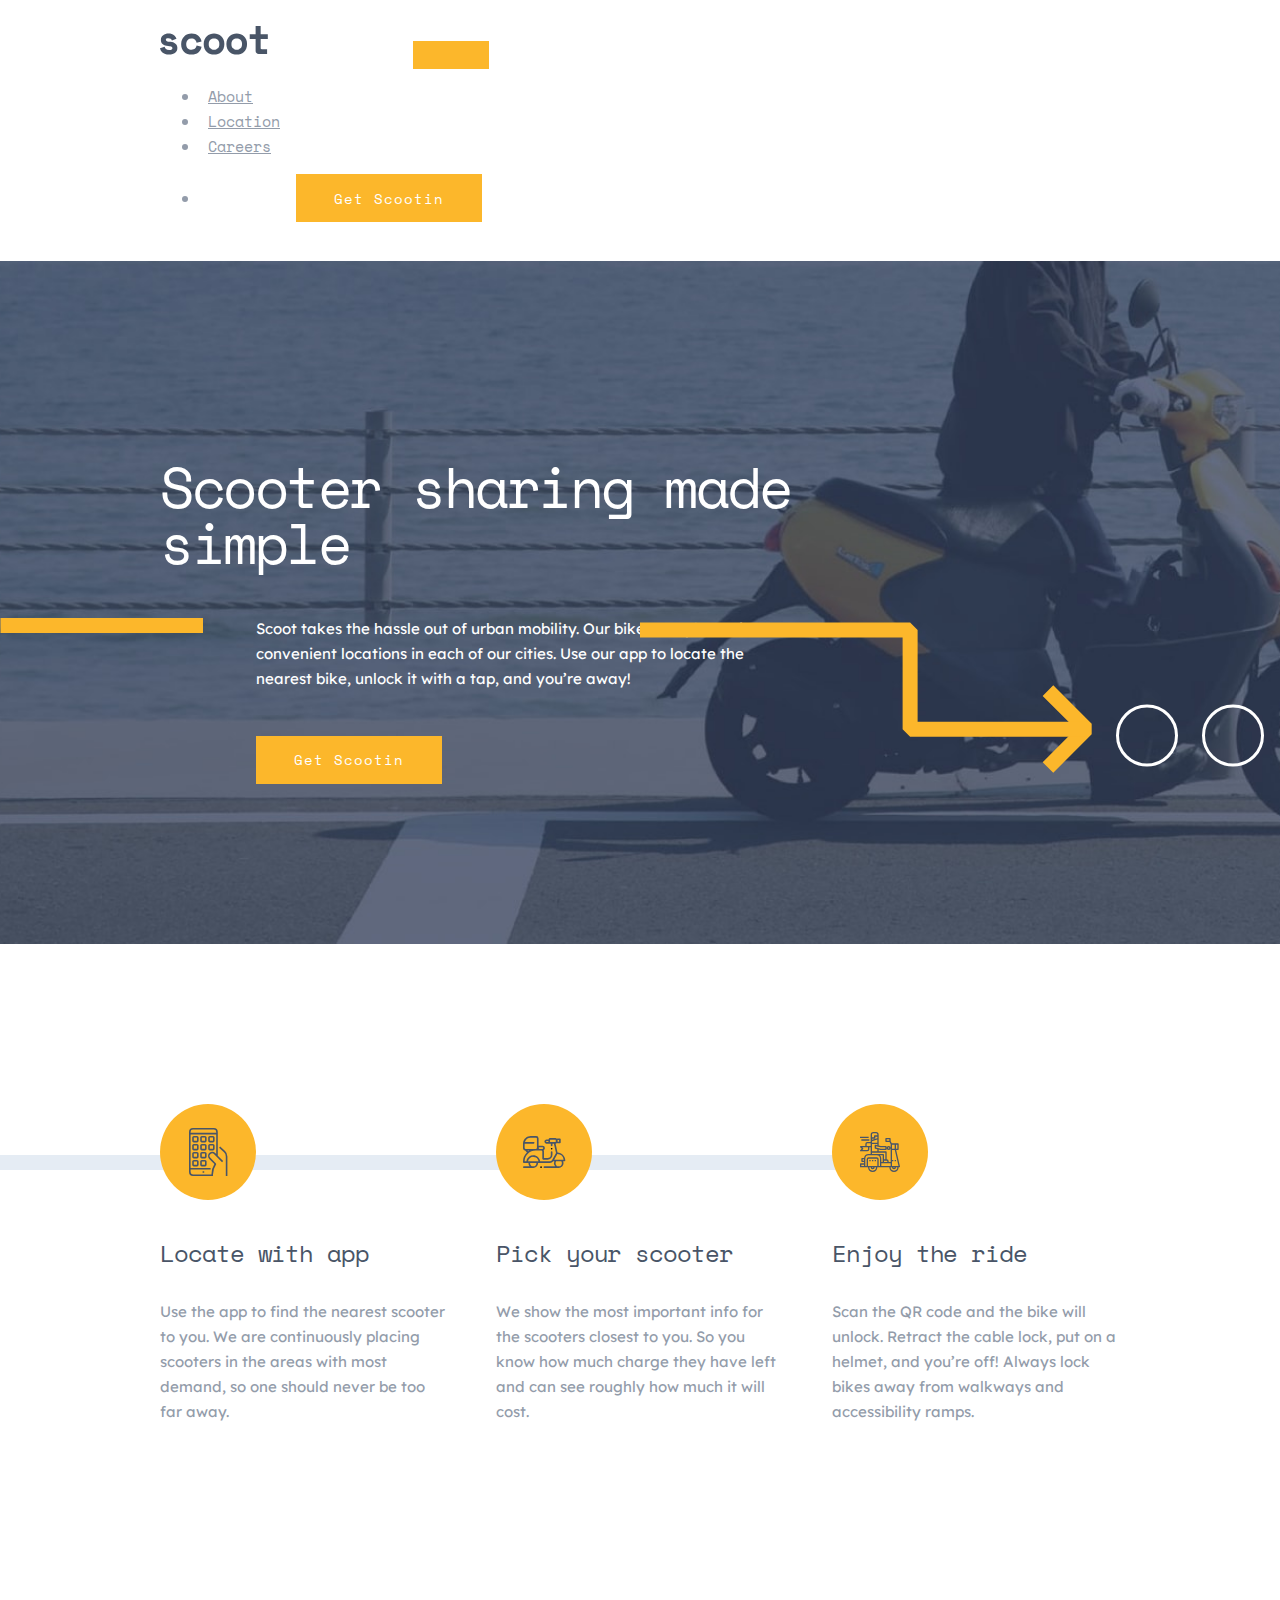
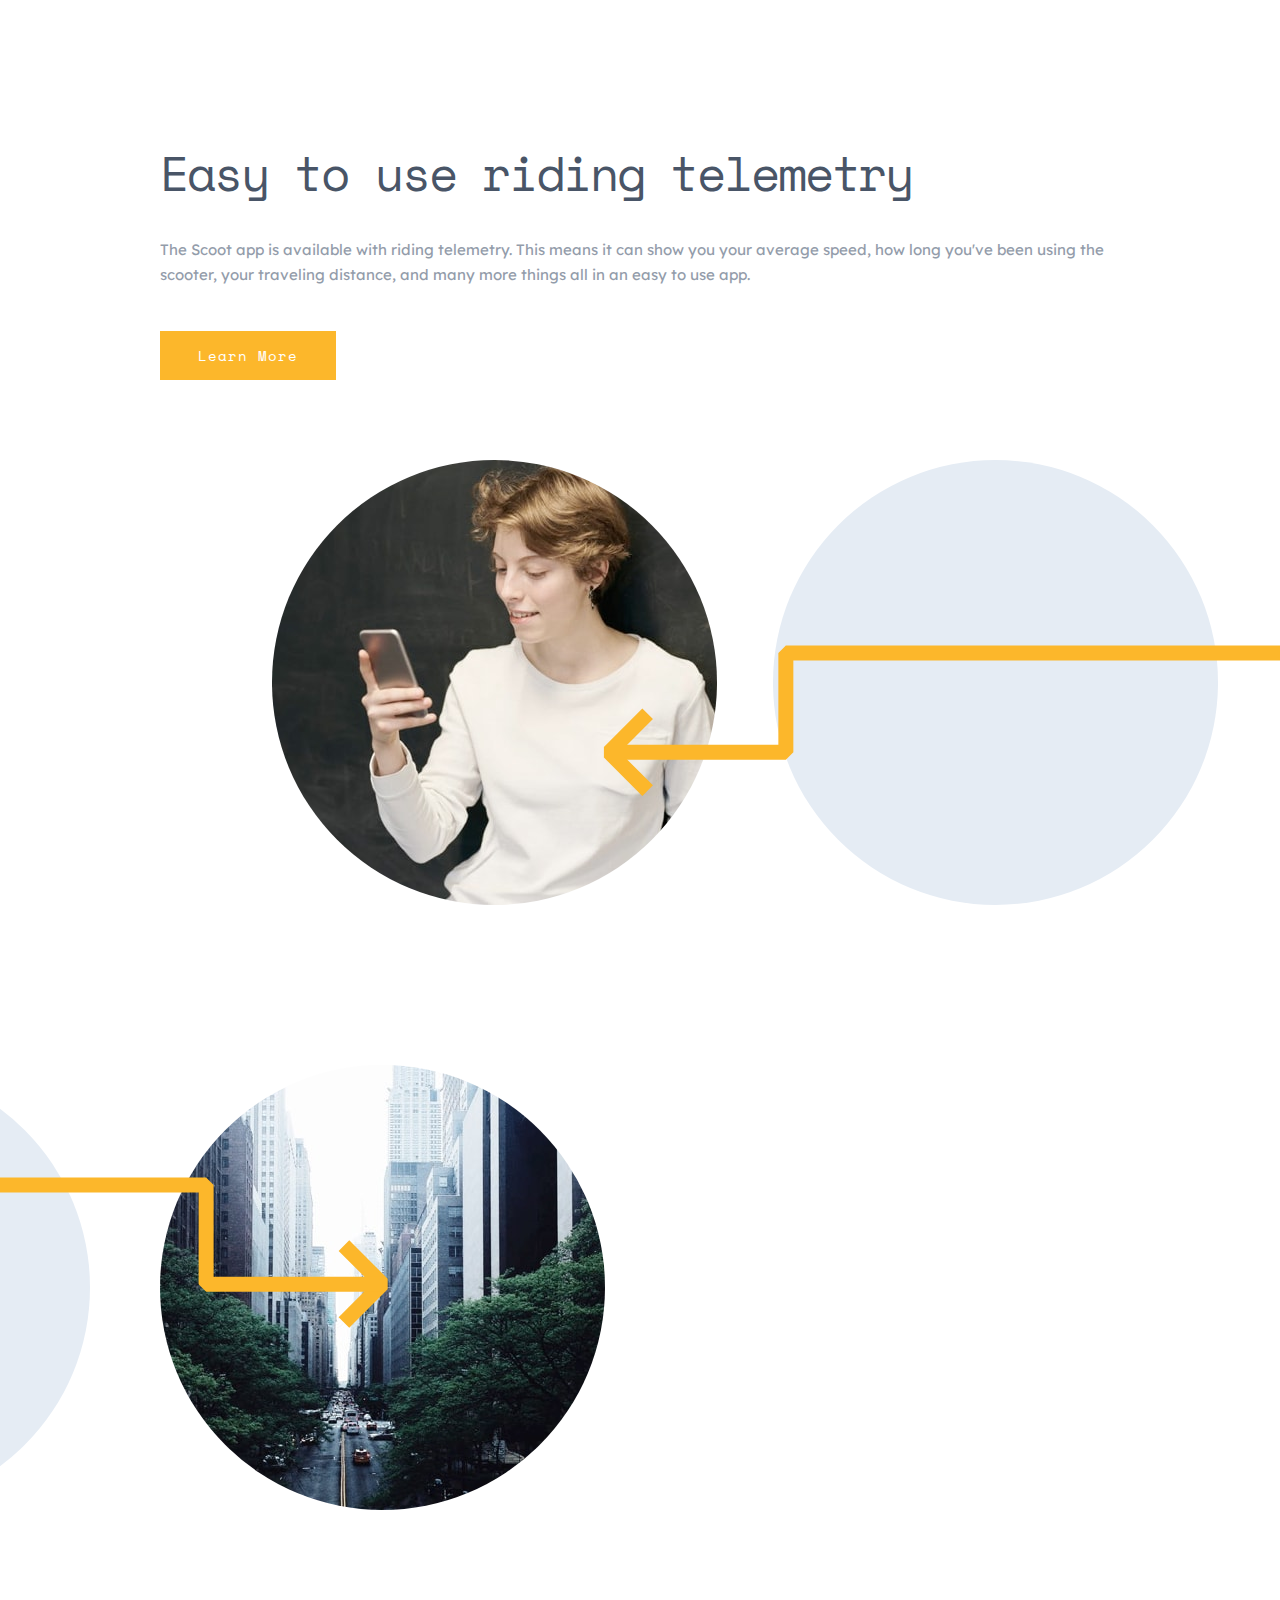
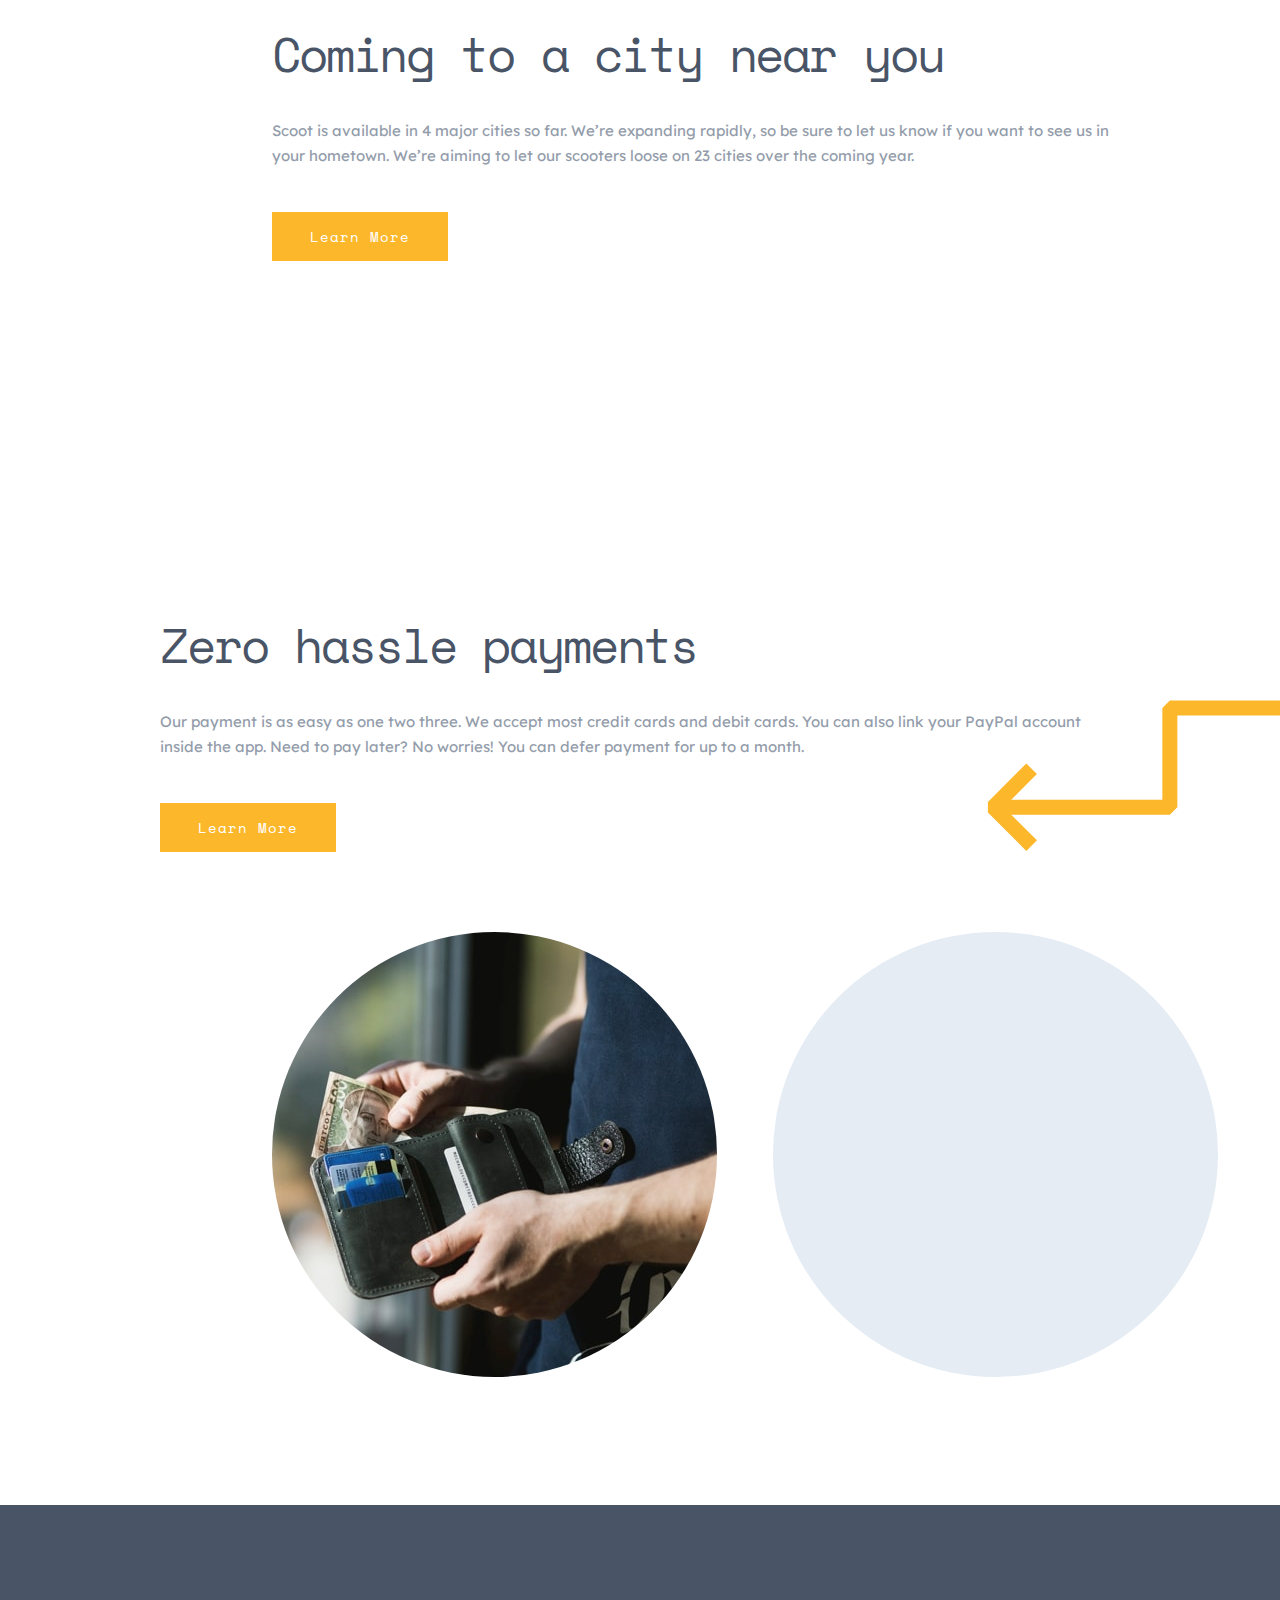
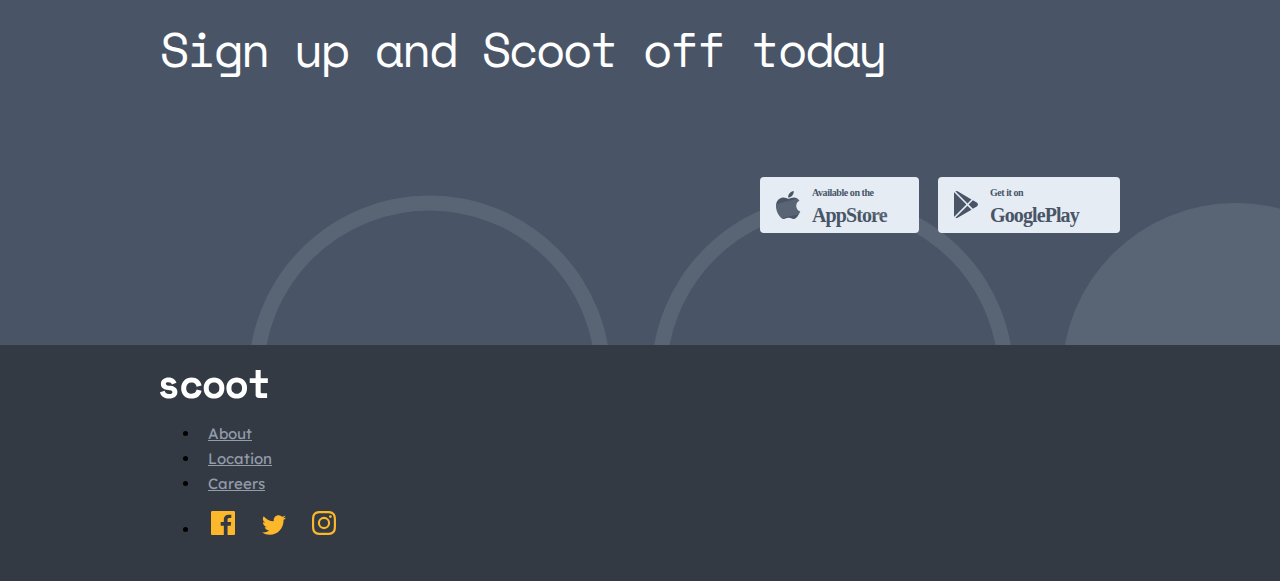
==== commit 0f52a5d3: "add HTML and CSS to careers.html page" ====
--- a/index.html
+++ b/index.html
@@ -38,7 +38,7 @@
             <a class="nav-link" href="about.html">About</a>
           </li>
           <li class="nav-item">
-            <a class="nav-link" href="index.html">Location</a>
+            <a class="nav-link" href="locations.html">Location</a>
           </li>
           <li class="nav-item">
             <a class="nav-link" href="careers.html">Careers</a>
--- a/style.css
+++ b/style.css
@@ -279,7 +279,6 @@
 #section-4 {
     overflow: hidden;
     position: relative;
-    padding: 0rem 0rem 10rem 0rem;
 }
 
 #section-4-content > button {
@@ -307,6 +306,7 @@
     padding: 4rem 0rem;
     position: relative;
     overflow: hidden;
+    margin-top: 10%;
 }
 
 #section-5-content > h2 {
@@ -439,7 +439,199 @@
     margin: 0 auto;
 }
 
-
-
-
-
+/* Section 4 */
+
+#about-section-4-h2 {
+    text-align: center;
+    margin-bottom: 3.1rem;
+}
+
+.about-section-4-h3 {
+    color: var(--dark-navy)
+}
+
+/* Accordian */
+
+#accordian-1 {
+    margin-bottom: 3rem;
+}
+
+#accordian-2 {
+    margin-bottom: 9rem;
+}
+
+.accordion-item {
+    background-color: var(--snow);
+    border: none;
+    margin-bottom: 1rem;
+    padding-bottom: 1rem;
+}
+
+.accordion-button {
+    margin: 0rem;
+    background-color: var(--snow);
+    color: var(--dark-navy);
+}
+
+.accordion-button:hover {
+    color: var(--dark-navy);
+}
+
+.accordion-button:focus {
+    background-color: var(--snow);
+    border-color: var(--snow);
+    box-shadow: none;
+    
+}
+
+button > h4 {
+    padding: 1rem 1.5rem 0rem 1.5rem;
+}
+
+.accordion-button:not(.collapsed) {
+    color: var(--dark-navy);
+    box-shadow: none;
+    background-color: var(--snow)
+}
+
+.accordion-body {
+    padding: 0rem 2.7rem 2rem 2.7rem;
+    color: var(--dark-navy);
+}
+
+/* about.html Section 5 */
+
+#section-5-content > h1 {
+    color: white;
+}
+
+/* locations.html Header */
+
+#locations-careers-header {
+    background-image: url('assets/images/careers-locations-hero-desktop.jpg');
+    background-repeat: no-repeat;
+    position: relative;
+    overflow: hidden;
+}
+
+#locations-careers-header-content > h1 {
+    color: white;
+    padding: 6.5% 0%;
+}
+
+#locations-career-header-circles {
+    position: absolute;
+    bottom: 35%;
+    right: -2.2%;
+}
+
+/* locations map */
+
+#locations-section-1 {
+    position: relative;
+}
+
+#map-container {
+    position: relative;
+}
+
+#locations-map {
+    width: 100%;
+    padding: 7rem 0rem 5rem 0rem;
+    position: relative;
+}
+
+.locations-div {
+    width: 180px;
+    height: 70px;
+    background: var(--yellow);
+    position: absolute;
+    display: flex;
+    align-items: center;
+    justify-content: center;
+    color: var(--dark-navy);
+    }
+    
+.locations-div::after {
+      content: '';
+      width: 0; 
+      height: 0; 
+      border-left: 20px solid transparent;
+      border-right: 20px solid transparent;
+      border-top: 20px solid var(--yellow);
+      position: absolute; 
+      top: 95%;
+      left: 39%;
+}
+
+#locations-div-1 {
+    top: 24%;
+    right: 65.8%;
+}
+
+#locations-div-2 {
+    top: 17%;
+    right: 48.6%;
+}
+
+#locations-div-3 {
+    top: 25%;
+    right: 16%;
+}
+
+#locations-div-4 {
+    top: 47.6%;
+    right: 21.3%;
+}
+    
+/* locations section 2 */
+
+#locations-section-2 {
+    margin-bottom: 4rem;
+}
+
+#locations-section-2-p {
+    color: var(--dim-grey);
+}
+
+#locations-section-2-p, #city-listed-div {
+    padding-right: 2rem;
+}
+
+#locations-btn-div, #city-listed-div {
+    display: flex;
+    margin: auto;
+    justify-content: center;
+}
+
+#locations-section-2-btn {
+    margin: 0;
+}
+
+/* careers.html header */
+
+.careers-about-header-margin {
+    margin-bottom: 7rem;
+}
+
+/* job board */
+
+.job-postings  {
+    background-color: var(--snow);
+    width: 80%;
+    margin: 0rem auto 1.5rem auto;
+    padding: 2.5rem 3rem;
+}
+
+.job-postings-h4, .job-postings-p {
+    color: var(--dark-navy);
+}
+
+.job-postings-button, .job-postings-p {
+    margin: 0px;
+}
+
+.job-postings-button {
+    width: 70%;
+    float: right;
+}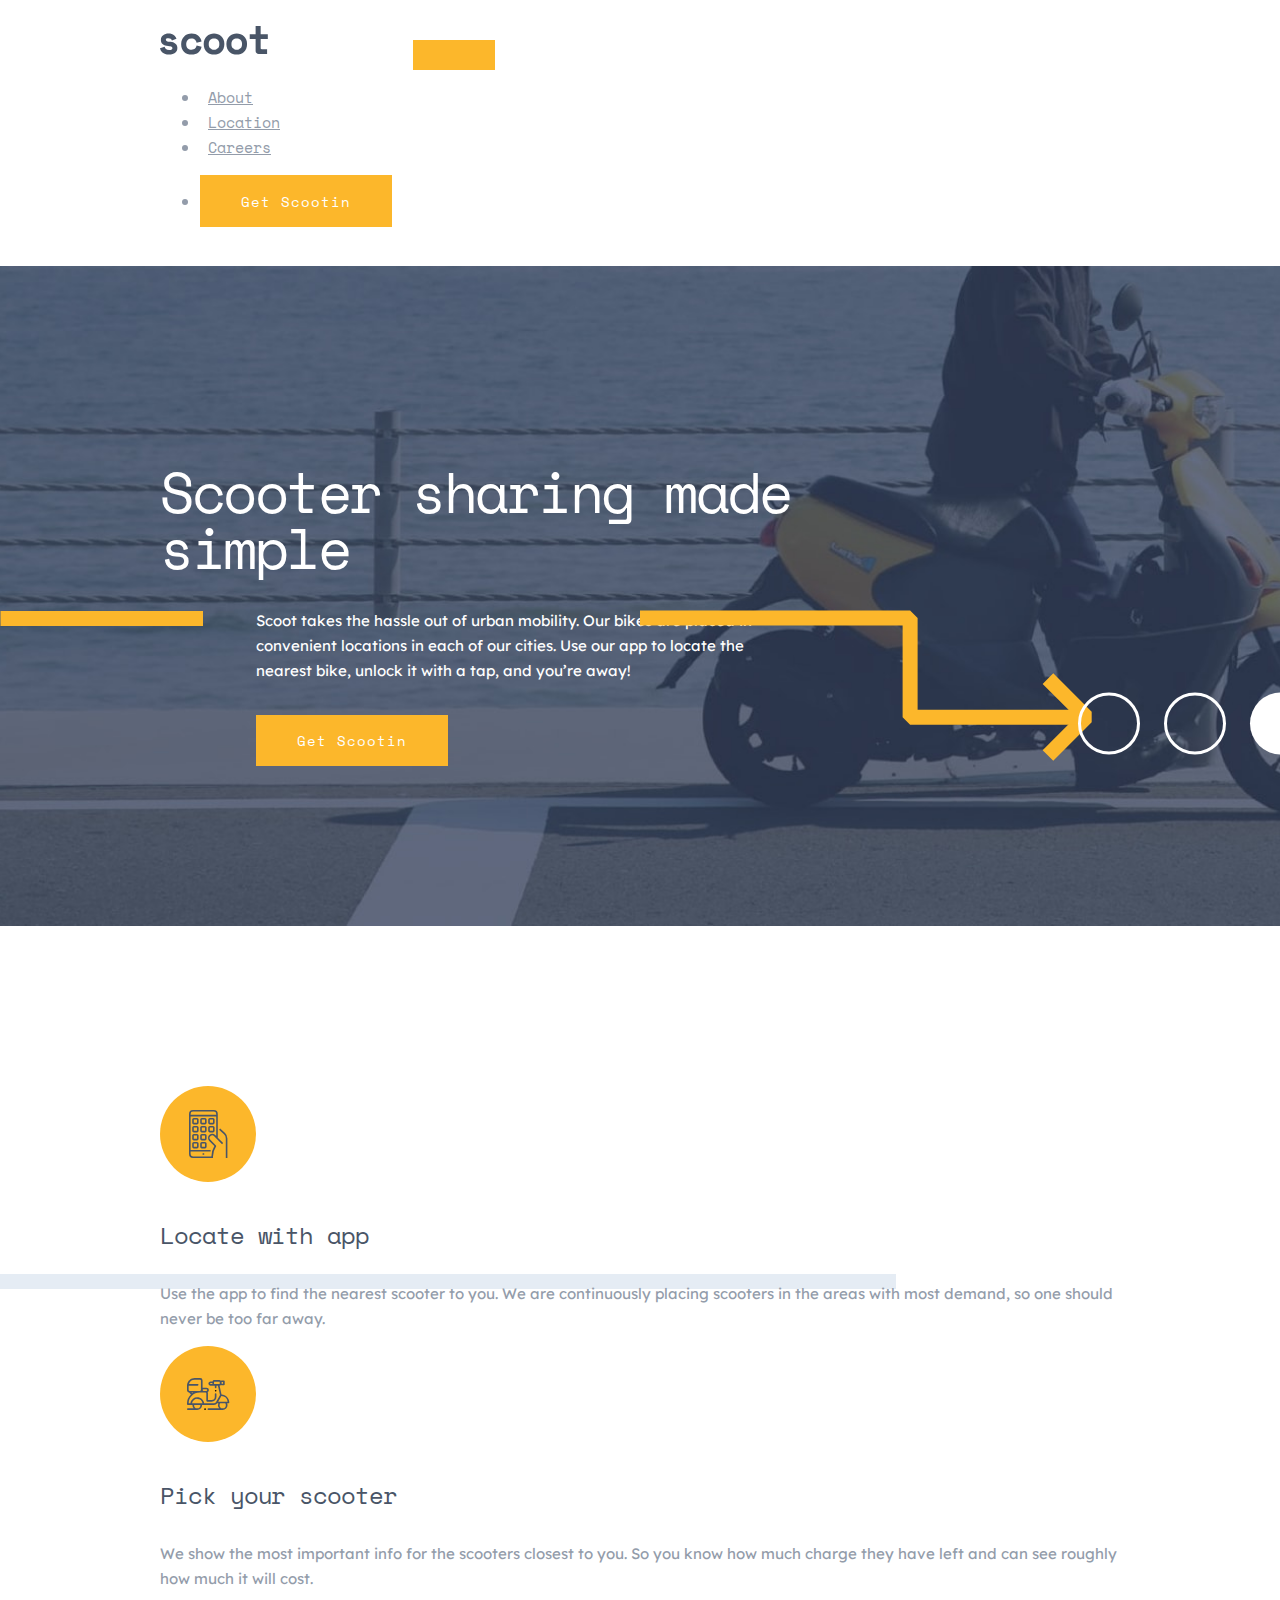
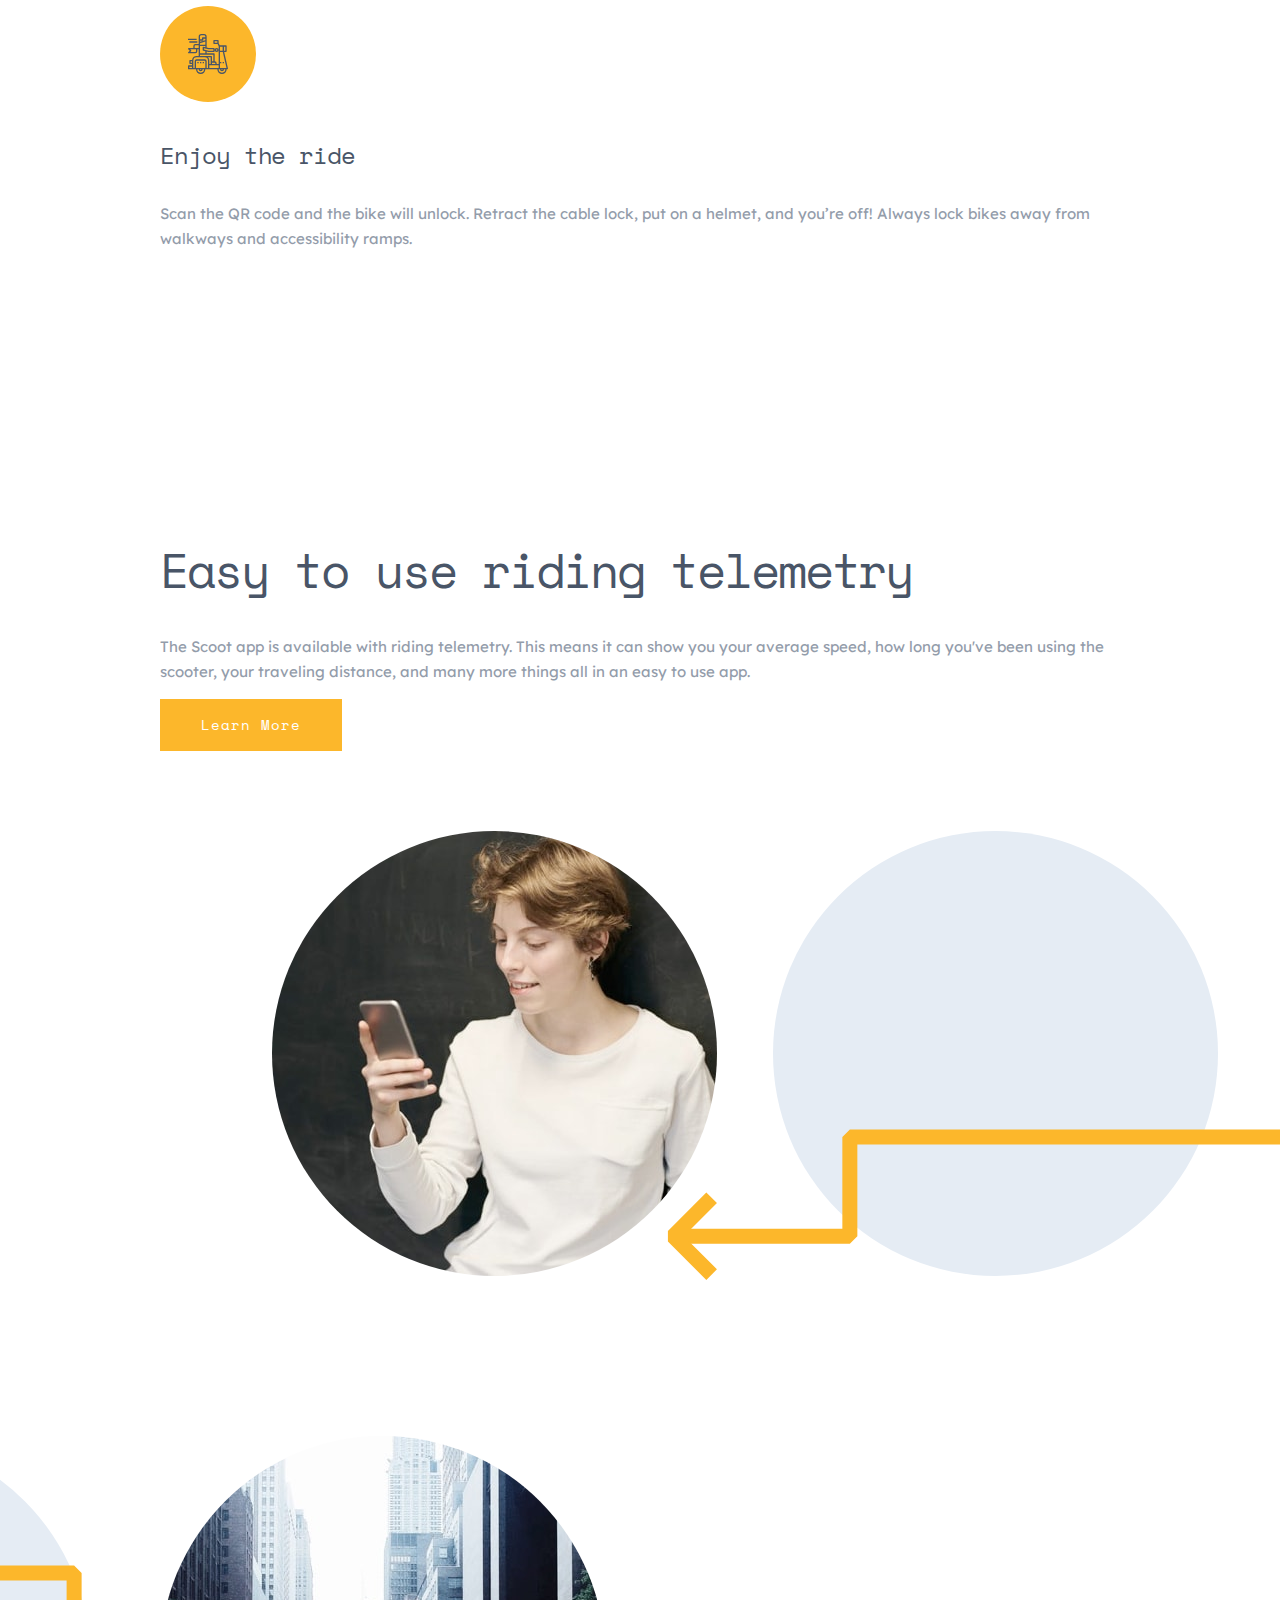
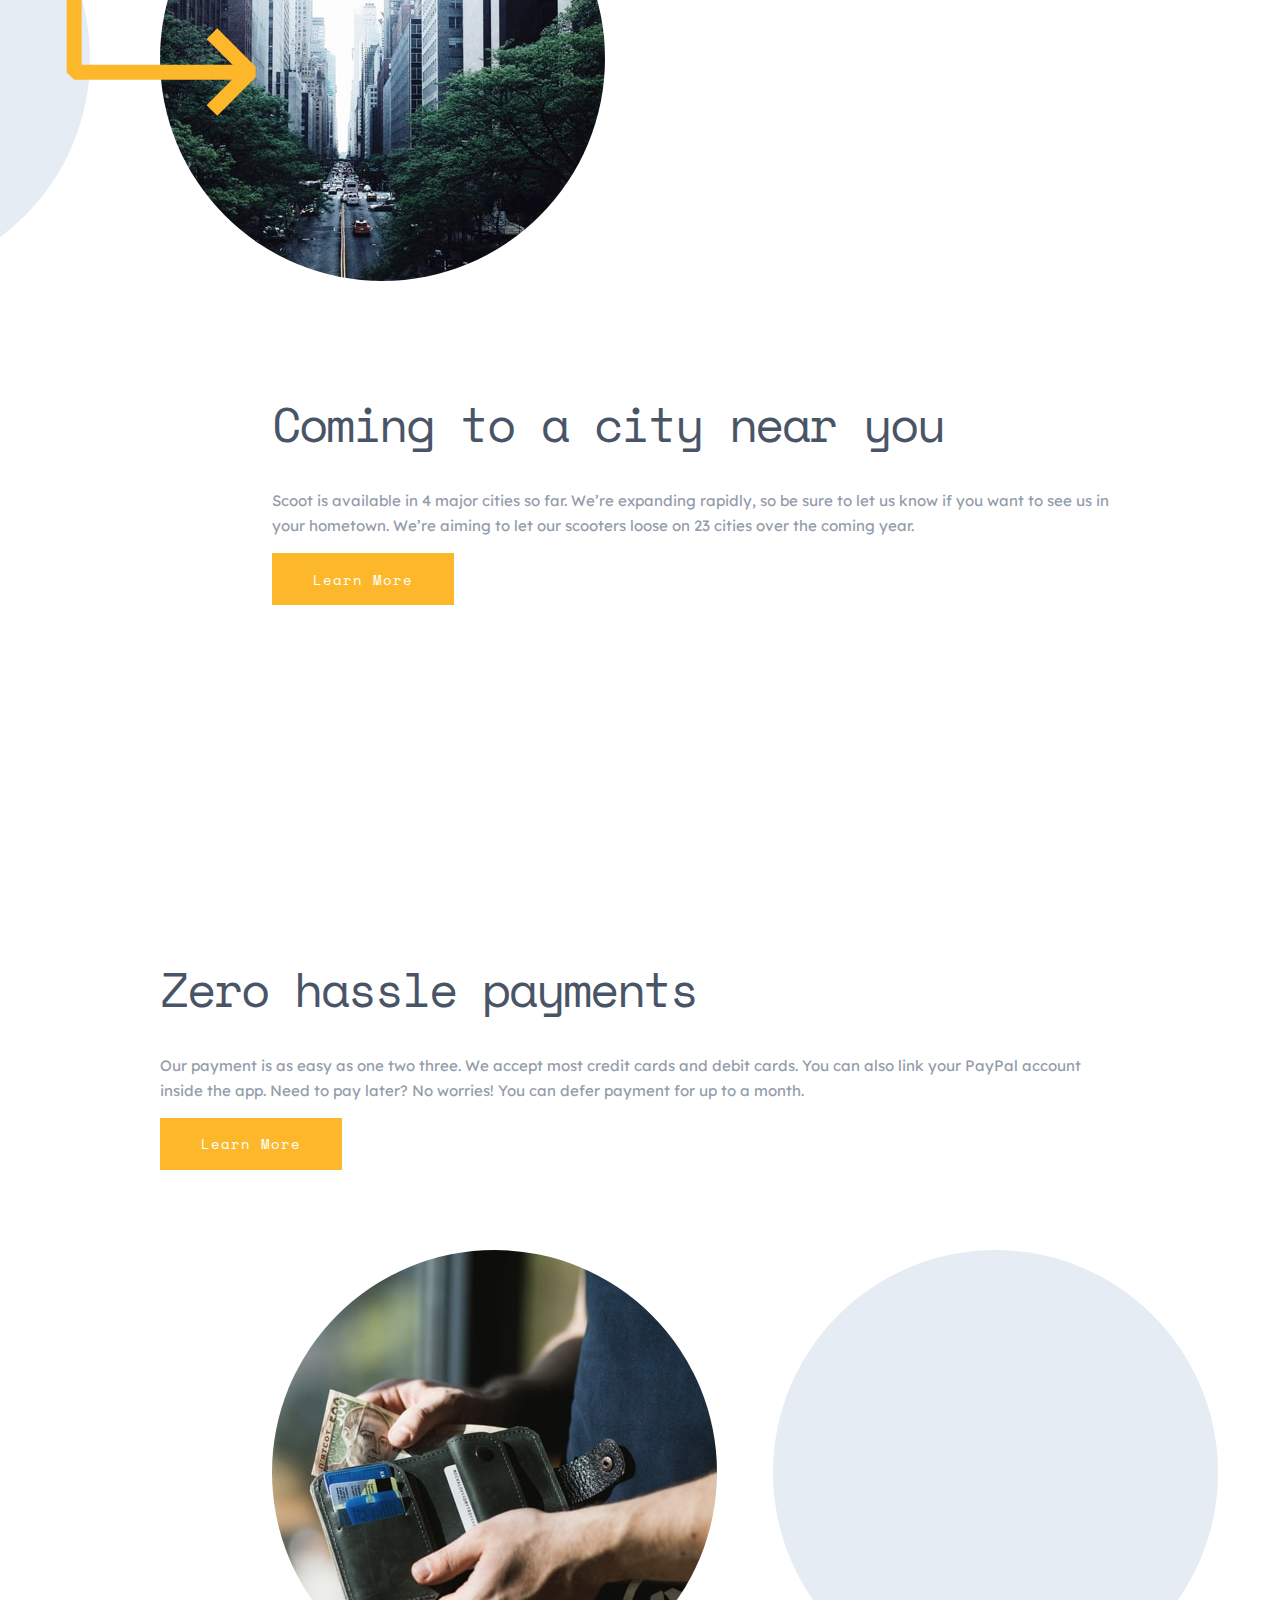
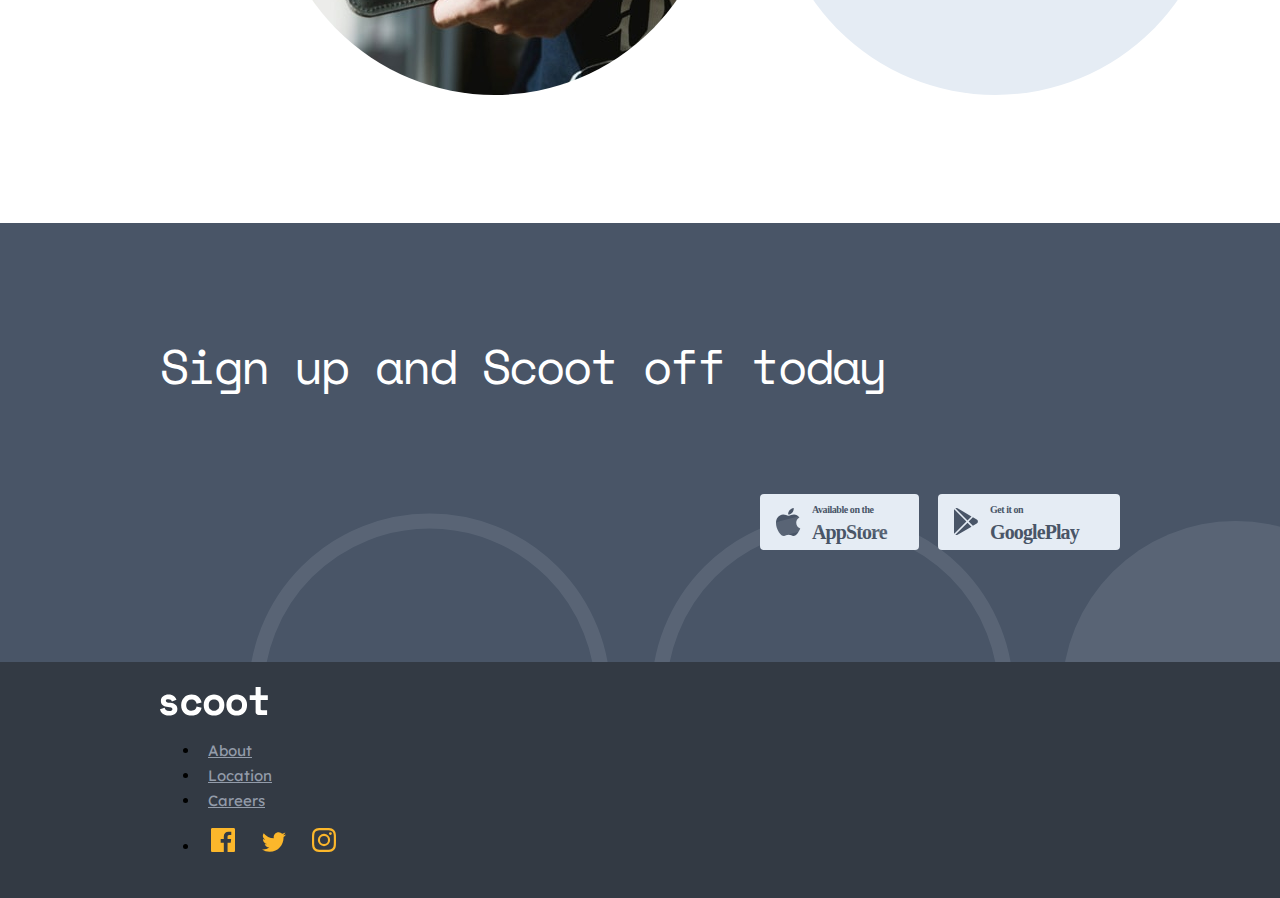
==== commit fc93300b: "update css for home.html responsive on tablet" ====
--- a/index.html
+++ b/index.html
@@ -25,7 +25,7 @@
 <body>
 
   <!-- Navbar -->
-  <nav class="navbar navbar-expand-lg">
+  <nav class="navbar navbar-expand-md">
     <div class="container-fluid">
       <a class="navbar-brand" href="index.html"><img src="assets/logo.svg" alt="scoot logo"></a>
       <button class="navbar-toggler" type="button" data-bs-toggle="collapse" data-bs-target="#navbarSupportedContent"
@@ -46,7 +46,7 @@
         </ul>
         <ul class="navbar-nav ms-auto mb-2 mb-lg-0">
           <li class="nav-item">
-            <button>Get Scootin</button>
+            <a href="#section-5"><button id="nav-btn">Get Scootin</button></a>
           </li>
         </ul>
       </div>
@@ -63,7 +63,7 @@
         locations in each of our cities. Use our app to locate the nearest bike, unlock
         it with a tap, and you’re away!</p>
       <img id="right-arrow" src="assets/patterns/right-arrow.svg" alt="">
-      <button>Get Scootin</button>
+      <a href="#section-5"><button>Get Scootin</button></a>
       <img id="circles" src="assets/patterns/white-circles.svg" alt="">
     </div>
   </header>
@@ -71,49 +71,77 @@
   <!-- Section 1 -->
 
   <section id="section-1">
-    <div id="features" class="container-fluid">
-      <div class="features-card">
-        <img src="assets/icons/locate.svg" alt="">
-        <h4>Locate with app</h4>
-        <p>Use the app to find the nearest scooter to you. We are continuously placing scooters
-          in the areas with most demand, so one should never be too far away.</p>
-      </div>
-
-      <div class="features-card">
-        <img src="assets/icons/scooter.svg" alt="">
-        <h4>Pick your scooter</h4>
-        <p>We show the most important info for the scooters closest to you. So you know how much
-          charge they have left and can see roughly how much it will cost.</p>
-      </div>
-
-      <div class="features-card">
-        <img src="assets/icons/ride.svg" alt="">
-        <h4>Enjoy the ride</h4>
-        <p>Scan the QR code and the bike will unlock. Retract the cable lock, put on a helmet,
-          and you’re off! Always lock bikes away from walkways and accessibility ramps.</p>
-      </div>
-    </div>
-
-    <div id="light-grey-line">
-
-    </div>
-  </section>
+
+  <div class="container-fluid">
+    <div class="row">
+      <div class="col-lg-4">
+        <div class="features-card">
+          <div class="row">
+            <div class="col-md-3 col-lg-12">
+              <img src="assets/icons/locate.svg" alt="">
+            </div>
+            <div class="col-md-9 col-lg-12">
+            <h4>Locate with app</h4>
+            <p>Use the app to find the nearest scooter to you. We are continuously placing scooters
+            in the areas with most demand, so one should never be too far away.</p> 
+            </div>
+          </div>
+        </div>
+      </div>
+
+      <div class="col-lg-4">
+        <div class="features-card">
+          <div class="row">
+            <div class="col-md-3 col-lg-12">
+              <img src="assets/icons/scooter.svg" alt="">
+            </div>
+            <div class="col-md-9 col-lg-12">
+            <h4>Pick your scooter</h4>
+            <p>We show the most important info for the scooters closest to you. So you know how much
+              charge they have left and can see roughly how much it will cost.</p> 
+            </div>
+          </div>
+        </div>
+      </div>
+
+      <div class="col-lg-4">
+        <div class="features-card">
+          <div class="row">
+            <div class="col-md-3 col-lg-12">
+              <img src="assets/icons/ride.svg" alt="">
+            </div>
+            <div class="col-md-9 col-lg-12">
+            <h4>Enjoy the ride</h4>
+            <p>Scan the QR code and the bike will unlock. Retract the cable lock, put on a helmet,
+              and you’re off! Always lock bikes away from walkways and accessibility ramps.</p> 
+            </div>
+          </div>
+        </div>
+      </div>
+    </div>
+  </div>
+
+  <div id="light-grey-line">
+
+  </div>
+</section>
 
   <!-- Section 2 -->
 
   <section id="section-2">
     <div class="container-fluid">
       <div class="row">
-        <div id="section-2-content" class="col-lg-6">
+        <div id="section-2-content" class="order-sm-2 order-lg-1 col-md-12 col-lg-6">
           <h2>Easy to use riding telemetry</h2>
           <p>The Scoot app is available with riding telemetry. This means it can show you your
             average speed, how long you've been using the scooter, your traveling distance,
             and many more things all in an easy to use app.</p>
-          <button>Learn More</button>
-        </div>
-        <div id = "section-2-imgs" class="col-lg-6">
+             <!-- <button>Learn More</button> -->
+          <a href="about.html"><button class="learn-more-btn">Learn More</button></a>
+        </div>
+        <div id ="section-2-imgs" class="order-sm-1 order-lg-2 col-md-12 col-lg-6">
           <img id="telemetry-img" class="circle-img" src="assets/images/telemetry.jpg" alt="telemetry">
-          <img src="assets/patterns/circle.svg" alt="">
+          <img class="circle" src="assets/patterns/circle.svg" alt="">
           <img id="downward-arrow" src="assets/patterns/left-downward-arrow.svg" alt="">
         </div>
       </div>
@@ -135,7 +163,7 @@
           <p>Scoot is available in 4 major cities so far. We’re expanding rapidly, so be sure
             to let us know if you want to see us in your hometown. We’re aiming to let our
             scooters loose on 23 cities over the coming year.</p>
-          <button>Learn More</button>
+            <a href="locations.html"><button class="learn-more-btn">Learn More</button></a>
         </div>
       </div>
     </div>
@@ -146,22 +174,23 @@
   <section id="section-4">
     <div class="container-fluid">
       <div class="row">
-        <div id="section-4-content" class="col-lg-6">
+        <div id="section-2-content" class="order-sm-2 order-lg-1 col-md-12 col-lg-6">
           <h2>Zero hassle payments</h2>
           <p>Our payment is as easy as one two three. We accept most credit cards and debit cards.
             You can also link your PayPal account inside the app. Need to pay later? No worries!
             You can defer payment for up to a month.</p>
-          <button>Learn More</button>
-        </div>
-        <div id = "section-4-imgs" class="col-lg-6">
-          <img id="payments-img" class="circle-img" src="assets/images/payments.jpg" alt="payments">
-         <img src="assets/patterns/circle.svg" alt=""> 
-          <img id="section4-downward-arrow" src="assets/patterns/left-downward-arrow.svg" alt=""> 
+             <!-- <button>Learn More</button> -->
+          <a href="about.html"><button class="learn-more-btn">Learn More</button></a>
+        </div>
+        <div id ="section-2-imgs" class="order-sm-1 order-lg-2 col-md-12 col-lg-6">
+          <img id="telemetry-img" class="circle-img" src="assets/images/payments.jpg" alt="telemetry">
+          <img class="circle" src="assets/patterns/circle.svg" alt="">
+          <img id="section4-downward-arrow" src="assets/patterns/left-downward-arrow.svg" alt="">
         </div>
       </div>
     </div>
   </section>
-
+  
   <section id="section-5">
     <div class="container-fluid">
       <div class="row">
@@ -178,7 +207,7 @@
   </section>
 
 <!-- Footer -->
-    <footer id="footer" class="navbar navbar-expand-lg">
+    <footer id="footer" class="navbar navbar-expand-md">
       <div class="container-fluid">
         <a class="navbar-brand" href="index.html"> <svg xmlns="http://www.w3.org/2000/svg" width="108" height="29"><path fill="#ffffff" d="M9.12 28.56c2.613 0 4.64-.587 6.08-1.76 1.44-1.173 2.16-2.747 2.16-4.72v-.24c0-1.787-.64-3.18-1.92-4.18-1.28-1-2.933-1.607-4.96-1.82-1.76-.187-2.973-.42-3.64-.7-.667-.28-1-.74-1-1.38 0-.453.213-.833.64-1.14.427-.307 1.067-.46 1.92-.46.933 0 1.693.207 2.28.62.587.413 1 .98 1.24 1.7l4.56-1.84a8.834 8.834 0 00-.92-1.74c-.4-.6-.92-1.147-1.56-1.64-.64-.493-1.42-.893-2.34-1.2-.92-.307-2.007-.46-3.26-.46-.96 0-1.893.133-2.8.4a7.473 7.473 0 00-2.4 1.18 6.193 6.193 0 00-1.68 1.9c-.427.747-.64 1.613-.64 2.6v.24c0 1.893.66 3.327 1.98 4.3 1.32.973 3.1 1.553 5.34 1.74.827.08 1.513.187 2.06.32.547.133.98.3 1.3.5.32.2.54.413.66.64.12.227.18.473.18.74 0 .453-.233.873-.7 1.26-.467.387-1.327.58-2.58.58-1.413 0-2.46-.32-3.14-.96-.68-.64-1.127-1.387-1.34-2.24L0 22.32c.133.693.393 1.407.78 2.14.387.733.94 1.4 1.66 2 .72.6 1.627 1.1 2.72 1.5 1.093.4 2.413.6 3.96.6zm22.454 0c2.827 0 5.087-.72 6.78-2.16 1.694-1.44 2.767-3.333 3.22-5.68l-4.96-1.24c-.24 1.307-.766 2.347-1.58 3.12-.813.773-1.993 1.16-3.54 1.16-.72 0-1.4-.113-2.04-.34a4.704 4.704 0 01-1.68-1.02c-.48-.453-.86-1.02-1.14-1.7-.28-.68-.42-1.46-.42-2.34v-.24c0-.88.14-1.673.42-2.38.28-.707.66-1.307 1.14-1.8a5.005 5.005 0 011.68-1.14 5.25 5.25 0 012.04-.4c1.547 0 2.747.427 3.6 1.28.854.853 1.36 1.867 1.52 3.04l4.96-1.28c-.453-2.347-1.54-4.24-3.26-5.68-1.72-1.44-3.966-2.16-6.74-2.16-1.44 0-2.793.24-4.06.72a9.726 9.726 0 00-3.32 2.08c-.946.907-1.686 2-2.22 3.28-.533 1.28-.8 2.72-.8 4.32v.48c0 1.6.267 3.027.8 4.28.534 1.253 1.267 2.307 2.2 3.16.934.853 2.034 1.507 3.3 1.96 1.267.453 2.634.68 4.1.68zm22.455 0c1.36 0 2.66-.227 3.9-.68a9.997 9.997 0 003.3-1.98c.96-.867 1.72-1.933 2.28-3.2.56-1.267.84-2.727.84-4.38v-.48c0-1.627-.28-3.073-.84-4.34-.56-1.267-1.32-2.34-2.28-3.22a9.827 9.827 0 00-3.3-2c-1.24-.453-2.54-.68-3.9-.68-1.36 0-2.66.227-3.9.68a9.827 9.827 0 00-3.3 2c-.96.88-1.72 1.953-2.28 3.22-.56 1.267-.84 2.713-.84 4.34v.48c0 1.653.28 3.113.84 4.38.56 1.267 1.32 2.333 2.28 3.2a9.997 9.997 0 003.3 1.98c1.24.453 2.54.68 3.9.68zm0-4.8c-.72 0-1.4-.12-2.04-.36-.64-.24-1.2-.587-1.68-1.04a4.911 4.911 0 01-1.14-1.66c-.28-.653-.42-1.393-.42-2.22v-.8c0-.827.14-1.567.42-2.22.28-.653.66-1.207 1.14-1.66.48-.453 1.04-.8 1.68-1.04.64-.24 1.32-.36 2.04-.36s1.4.12 2.04.36c.64.24 1.2.587 1.68 1.04.48.453.86 1.007 1.14 1.66.28.653.42 1.393.42 2.22v.8c0 .827-.14 1.567-.42 2.22a4.911 4.911 0 01-1.14 1.66c-.48.453-1.04.8-1.68 1.04-.64.24-1.32.36-2.04.36zm22.694 4.8c1.36 0 2.66-.227 3.9-.68a9.997 9.997 0 003.3-1.98c.96-.867 1.72-1.933 2.28-3.2.56-1.267.84-2.727.84-4.38v-.48c0-1.627-.28-3.073-.84-4.34-.56-1.267-1.32-2.34-2.28-3.22a9.827 9.827 0 00-3.3-2c-1.24-.453-2.54-.68-3.9-.68-1.36 0-2.66.227-3.9.68a9.827 9.827 0 00-3.3 2c-.96.88-1.72 1.953-2.28 3.22-.56 1.267-.84 2.713-.84 4.34v.48c0 1.653.28 3.113.84 4.38.56 1.267 1.32 2.333 2.28 3.2a9.997 9.997 0 003.3 1.98c1.24.453 2.54.68 3.9.68zm0-4.8c-.72 0-1.4-.12-2.04-.36-.64-.24-1.2-.587-1.68-1.04a4.911 4.911 0 01-1.14-1.66c-.28-.653-.42-1.393-.42-2.22v-.8c0-.827.14-1.567.42-2.22.28-.653.66-1.207 1.14-1.66.48-.453 1.04-.8 1.68-1.04.64-.24 1.32-.36 2.04-.36s1.4.12 2.04.36c.64.24 1.2.587 1.68 1.04.48.453.86 1.007 1.14 1.66.28.653.42 1.393.42 2.22v.8c0 .827-.14 1.567-.42 2.22a4.911 4.911 0 01-1.14 1.66c-.48.453-1.04.8-1.68 1.04-.64.24-1.32.36-2.04.36zM107.097 28v-4.8h-5.36c-.72 0-1.08-.4-1.08-1.2v-9.04h7.16v-4.8h-7.16V0h-5.04v8.16h-5.88v4.8h5.88v11.92c0 .907.287 1.653.86 2.24.573.587 1.313.88 2.22.88h8.4z"/></svg></a>
         </button>
--- a/style.css
+++ b/style.css
@@ -1,20 +1,20 @@
 :root {
-    --yellow: #FCB72B;
-    --dark-navy: #495567; 
-    --dim-grey: #939CAA; 
-    --light-grey: #E5ECF4; 
-    --snow: #F2F5F9;
-    --light-yellow: #FFF4DF; 
-  }
+  --yellow: #fcb72b;
+  --dark-navy: #495567;
+  --dim-grey: #939caa;
+  --light-grey: #e5ecf4;
+  --snow: #f2f5f9;
+  --light-yellow: #fff4df;
+}
 
 body {
-    margin: 0px auto;
-    padding: 0px;
-    box-sizing: border-box;
-    font-family: 'Lexend Deca', sans-serif;
-    font-size: 15px;
-    line-height: 25px;
-    max-width: 1440px;
+  margin: 0px auto;
+  padding: 0px;
+  box-sizing: border-box;
+  font-family: "Lexend Deca", sans-serif;
+  font-size: 15px;
+  line-height: 25px;
+  max-width: 1440px;
 }
 
 /* Utilitie Classes */
@@ -22,102 +22,113 @@
 /* Containers */
 
 .container-fluid {
-    padding: 0px 10rem;
+  padding: 0px 10rem;
 }
 
 /* Typography */
 
-h1,h2,h3,h4 {
-    font-family: 'Space Mono', monospace;
-    font-weight: 500;
+h1,
+h2,
+h3,
+h4 {
+  font-family: "Space Mono", monospace;
+  font-weight: 500;
 }
 
 h1 {
-    font-size: 56px;
-    line-height: 56px;
-    letter-spacing: -2.5px;
-    color: var(--dark-navy)
+  font-size: 56px;
+  line-height: 56px;
+  letter-spacing: -2.5px;
+  color: var(--dark-navy);
 }
 
 h2 {
-    font-size: 48px;
-    line-height: 48px;
-    letter-spacing: -2.14px;
-    color: var(--dark-navy)
+  font-size: 48px;
+  line-height: 48px;
+  letter-spacing: -2.14px;
+  color: var(--dark-navy);
 }
 
 h3 {
-    font-size: 40px;
-    line-height: 48px;
-    letter-spacing: -1.79px;
+  font-size: 40px;
+  line-height: 48px;
+  letter-spacing: -1.79px;
 }
 
 h4 {
-    font-size: 24px;
-    line-height: 28px;
-    letter-spacing: -1.07px;
+  font-size: 24px;
+  line-height: 28px;
+  letter-spacing: -1.07px;
 }
 
 p {
-    color: var(--dim-grey)
+  color: var(--dim-grey);
 }
 
 /* Buttons */
 
 button {
-    padding: 0.8rem 2.3rem;
-    font-family: 'Space Mono', monospace;
-    font-size: 14px;
-    letter-spacing: 1px;
-    background-color: var(--yellow);
-    color: white;
-    border: 1.5px solid var(--yellow) ;
+  padding: 0.9rem 2.5rem;
+  font-family: "Space Mono", monospace;
+  font-size: 14px;
+  letter-spacing: 1px;
+  background-color: var(--yellow);
+  color: white;
+  border: 1.5px solid var(--yellow);
 }
 
 button:hover {
-    color: var(--yellow);
-    background-color: transparent;
+  color: var(--yellow);
+  background-color: transparent;
+}
+
+#nav-btn {
+  margin-left: 0px;
+}
+
+.learn-more-btn {
+  margin-left: 0px;
 }
 
 /* Images */
 
 .circle-img {
-    border-radius: 50%;
-}
-
-#telemetry-img, #payments-img {
-    margin: 0rem 3.5rem 0rem 7rem;
-    
+  border-radius: 50%;
+}
+
+#telemetry-img,
+#payments-img {
+  margin: 0rem 3.5rem 0rem 7rem;
 }
 
 /* Navbar */
 
 nav {
-    font-family: 'Space Mono', monospace;
-    color: var(--dim-grey);
-}
-
-.navbar  {
-    padding: 1.5rem 0rem;
+  font-family: "Space Mono", monospace;
+  color: var(--dim-grey);
+}
+
+.navbar {
+  padding: 1.5rem 0rem;
 }
 
 .navbar-brand {
-    font-size: 3rem;
-    color: var(--dark-navy);
-    margin-right: 2.5rem;
+  font-size: 3rem;
+  color: var(--dark-navy);
+  margin-right: 2.5rem;
 }
 
 .navbar-brand:hover {
-    color: var(--dark-navy);
+  color: var(--dark-navy);
 }
 
 .nav-link {
-    color: var(--dim-grey);
-    margin: 0rem 0.5rem;
+  color: var(--dim-grey);
+  margin: 0rem 0.5rem;
 }
 
 .nav-link:hover {
-    color: var(--yellow);
+  color: var(--yellow);
 }
 
 /* index.html */
@@ -125,194 +136,202 @@
 /* Header */
 
 #header {
-    background-image: url("assets/images/home-hero-desktop.jpg");
-    background-position: center;
-    background-size: cover;
-    background-repeat: no-repeat;
-    position: relative;
-    overflow: hidden;
+  background-image: url("assets/images/home-hero-desktop.jpg");
+  background-position: center;
+  background-size: cover;
+  background-repeat: no-repeat;
+  position: relative;
+  overflow: hidden;
 }
 
 #headerContents {
-    width: 50%;
-    margin: 0;
-    padding: 10rem 0rem 10rem 10rem;
-}
-
-#headerContents > h1, p {
-    margin-bottom: 2.8rem;
-    color: white;
+  width: 50%;
+  margin: 0;
+  padding: 10rem 0rem 10rem 10rem;
+}
+
+#headerContents > h1,
+#headerContents > p {
+  margin-bottom: 2rem;
+  color: white;
 }
 
 #line {
-    position: absolute;
-    left: 0%;
-    bottom: 45.5%;
+  position: absolute;
+  left: 0%;
+  bottom: 45.5%;
 }
 
 #headerContents > p {
-    padding-right: 3rem;
-}
-
-#headerContents p, button {
-    margin-left: 6rem;
+  padding-right: 3rem;
+}
+
+#headerContents p,
+button {
+  margin-left: 6rem;
 }
 
 #right-arrow {
-    position: absolute;
-    left: 50%;
-    bottom: 25%;
+  position: absolute;
+  left: 50%;
+  bottom: 25%;
 }
 
 #circles {
-
-    position: absolute;
-    bottom: 26%;
-    left: 87.2%;
+  position: absolute;
+  bottom: 26%;
+  right: -2rem;
 }
 
 /* Section 1 */
 
 #section-1 {
-    position: relative;
-}
-
-#features  {
-    display: flex;
-    justify-content: space-between;
-    padding: 10rem 10rem;
-}
-
-.features-card {
-  width: 30%;
-}
-
-.features-card > h4, p {
-    margin-top: 2rem;
-}
-
-.features-card > h4 {
-    color: var(--dark-navy)
+  position: relative;
+  padding: 10rem 0rem;
+}
+
+#features {
+  display: flex;
+  justify-content: space-between;
+  padding: 10rem 10rem;
+}
+
+.features-card > h4,
+p {
+  margin-top: 1.8rem;
+}
+
+.features-card > .row > div > h4 {
+  margin-top: 2rem;
+  color: var(--dark-navy);
 }
 
 .features-card > p {
-    color: var(--dim-grey)
+  color: var(--dim-grey);
 }
 
 #light-grey-line {
-    width: 70%;
-    height: 15px;
-    background-color: var(--light-grey);
-    position: absolute;
-    bottom: 67%;
-    z-index: -1;
+  width: 70%;
+  height: 15px;
+  background-color: var(--light-grey);
+  position: absolute;
+  bottom: 67%;
+  z-index: -1;
 }
 
 /* Section 2 */
 
 #section-2 {
-    overflow: hidden;
-    position: relative;
-    padding: 0rem 0rem 10rem 0rem;
-}
-
-#section-2-content, #section-3-content, #section-4-content {
-   padding: 5rem 0rem;
+  overflow: hidden;
+  position: relative;
+  padding: 0rem 0rem 10rem 0rem;
+}
+
+#section-2-content,
+#section-3-content,
+#section-4-content {
+  padding: 5rem 0rem;
 }
 
 #section-2-content > button {
-    margin: 0;
+  margin: 0;
 }
 
 #section-2-content > p {
-    color: var(--dim-grey);
+  color: var(--dim-grey);
 }
 
 #section-2-imgs {
-    display: flex;
+  position: relative;
+  display: flex;
+  align-items: flex-start;
 }
 
 #downward-arrow {
-    position: absolute;
-    bottom: 26%;
-    right: -5%;
+  position: absolute;
+  bottom: -1%;
+  right: -30%;
 }
 
 /* Section 3 */
 
 #section-3 {
-    overflow: hidden;
-    position: relative;
-    margin-bottom: 10rem;
-    position: relative;
+  overflow: hidden;
+  position: relative;
+  margin-bottom: 10rem;
+  position: relative;
+}
+
+#section-3-imgs {
+  align-items: flex-start;
 }
 
 #section-3-content {
-    padding-left: 7rem;
+  padding-left: 7rem;
 }
 
 #section-3-content > button {
-    margin: 0;
+  margin: 0;
 }
 
 #section-3-content > p {
-    color: var(--dim-grey);
+  color: var(--dim-grey);
 }
 
 #section-3-circle {
-    position: absolute;
-    right: 93%;
+  position: absolute;
+  right: 93%;
 }
 
 #section-3-imgs {
-    display: flex;
+  display: flex;
 }
 
 #section3-right-arrow {
-    position: absolute;
-    bottom: 70%;
-    left: -5%;
+  position: absolute;
+  bottom: 67%;
+  right: 80%;
 }
 
 /* Section 4 */
 
 #section-4 {
-    overflow: hidden;
-    position: relative;
+  overflow: hidden;
+  position: relative;
 }
 
 #section-4-content > button {
-    margin: 0;
+  margin: 0;
 }
 
 #section-4-content > p {
-    color: var(--dim-grey);
+  color: var(--dim-grey);
 }
 
 #section-4-imgs {
-    display: flex;
+  display: flex;
 }
 
 #section4-downward-arrow {
-    position: absolute;
-    bottom: 60%;
-    right: -35%;
+  position: absolute;
+  bottom: 46%;
+  right: -95%;
 }
 
 /* Section 5 */
 
 #section-5 {
-    background-color: var(--dark-navy);
-    padding: 4rem 0rem;
-    position: relative;
-    overflow: hidden;
-    margin-top: 10%;
+  background-color: var(--dark-navy);
+  padding: 4rem 0rem;
+  position: relative;
+  overflow: hidden;
+  margin-top: 10%;
 }
 
 #section-5-content > h2 {
-    padding: 1rem 0rem;
-    color: white;
-    width: 90%;
+  padding: 1rem 0rem;
+  color: white;
+  width: 90%;
 }
 
 .section-5-imgs {
@@ -322,316 +341,468 @@
 }
 
 #semi-circles {
+  position: absolute;
+  bottom: -2%;
+  right: -10%;
+}
+
+/* Footer */
+
+#footer {
+  background-color: #333a44;
+}
+
+.social-icons {
+  margin: 0rem 0.7rem;
+}
+
+/* about.html Header */
+
+#about-header {
+  background-image: url("assets/images/about-hero-desktop.jpg");
+  background-repeat: no-repeat;
+  position: relative;
+  overflow: hidden;
+}
+
+#about-header-content > h1 {
+  color: white;
+  padding: 6.5% 0%;
+}
+
+#about-header-circles {
+  position: absolute;
+  bottom: 35%;
+  right: -2.2%;
+}
+
+/* about.html Section 1 */
+
+#about-section-1 {
+  overflow: hidden;
+  position: relative;
+}
+
+#about-section-1-arrow {
+  position: absolute;
+  bottom: 7%;
+  right: -4%;
+}
+
+/* about.html Section 2 */
+
+#about-section-2 {
+  overflow: hidden;
+  position: relative;
+  margin: 9rem 0rem;
+  position: relative;
+}
+
+#about-section-2-content {
+  padding: 7rem 0rem 7rem 7rem;
+}
+
+#about-section-2-content > button {
+  margin: 0;
+}
+
+#about-section-2-content > p {
+  color: var(--dim-grey);
+}
+
+#about-section-2-circle {
+  position: absolute;
+  right: 93%;
+}
+
+#about-section-2-imgs {
+  display: flex;
+}
+
+#about-section-2-right-arrow {
+  position: absolute;
+  bottom: 68%;
+  left: -6%;
+}
+
+/* about.html Section 3 */
+
+#about-section-3-h2,
+.about-section-3-card {
+  text-align: center;
+  margin-bottom: 7rem;
+}
+
+.about-section-3-card {
+  position: relative;
+}
+
+.about-section-3-card > h4 {
+  color: var(--dark-navy);
+}
+
+.about-section-3-p {
+  color: var(--dim-grey);
+}
+
+.about-section-3-imgs {
+  border-radius: 50%;
+}
+
+.circle-number {
+  background-color: var(--yellow);
+  position: relative;
+  padding: 9%;
+  border-radius: 50%;
+  bottom: 7%;
+  width: 27%;
+  margin: 0 auto;
+}
+
+/* Section 4 */
+
+#about-section-4-h2 {
+  text-align: center;
+  margin-bottom: 3.1rem;
+}
+
+.about-section-4-h3 {
+  color: var(--dark-navy);
+}
+
+/* Accordian */
+
+#accordian-1 {
+  margin-bottom: 3rem;
+}
+
+#accordian-2 {
+  margin-bottom: 9rem;
+}
+
+.accordion-item {
+  background-color: var(--snow);
+  border: none;
+  margin-bottom: 1rem;
+  padding-bottom: 1rem;
+}
+
+.accordion-button {
+  margin: 0rem;
+  background-color: var(--snow);
+  color: var(--dark-navy);
+}
+
+.accordion-button:hover {
+  color: var(--dark-navy);
+}
+
+.accordion-button:focus {
+  background-color: var(--snow);
+  border-color: var(--snow);
+  box-shadow: none;
+}
+
+button > h4 {
+  padding: 1rem 1.5rem 0rem 1.5rem;
+}
+
+.accordion-button:not(.collapsed) {
+  color: var(--dark-navy);
+  box-shadow: none;
+  background-color: var(--snow);
+}
+
+.accordion-body {
+  padding: 0rem 2.7rem 2rem 2.7rem;
+  color: var(--dark-navy);
+}
+
+/* about.html Section 5 */
+
+#section-5-content > h1 {
+  color: white;
+}
+
+/* locations.html Header */
+
+#locations-careers-header {
+  background-image: url("assets/images/careers-locations-hero-desktop.jpg");
+  background-repeat: no-repeat;
+  position: relative;
+  overflow: hidden;
+}
+
+#locations-careers-header-content > h1 {
+  color: white;
+  padding: 6.5% 0%;
+}
+
+#locations-career-header-circles {
+  position: absolute;
+  bottom: 35%;
+  right: -2.2%;
+}
+
+/* locations map */
+
+#locations-section-1 {
+  position: relative;
+}
+
+#map-container {
+  position: relative;
+}
+
+#locations-map {
+  width: 100%;
+  padding: 7rem 0rem 5rem 0rem;
+  position: relative;
+}
+
+.locations-div {
+  width: 180px;
+  height: 70px;
+  background: var(--yellow);
+  position: absolute;
+  display: flex;
+  align-items: center;
+  justify-content: center;
+  color: var(--dark-navy);
+}
+
+.locations-div::after {
+  content: "";
+  display: inline-block;
+  width: 15px;
+  height: 15px;
+  border-left: 20px solid transparent;
+  border-right: 20px solid transparent;
+  border-top: 20px solid var(--yellow);
+  position: absolute;
+  top: 95%;
+  left: 39%;
+}
+
+#locations-div-1 {
+  top: 24%;
+  right: 65.8%;
+}
+
+#locations-div-2 {
+  top: 17%;
+  right: 48.6%;
+}
+
+#locations-div-3 {
+  top: 25%;
+  right: 16%;
+}
+
+#locations-div-4 {
+  top: 47.6%;
+  right: 21.3%;
+}
+
+/* locations section 2 */
+
+#locations-section-2 {
+  margin-bottom: 4rem;
+}
+
+#locations-section-2-p {
+  color: var(--dim-grey);
+}
+
+#locations-section-2-p,
+#city-listed-div {
+  padding-right: 2rem;
+}
+
+#locations-btn-div,
+#city-listed-div {
+  display: flex;
+  margin: auto;
+  justify-content: center;
+}
+
+#locations-section-2-btn {
+  margin: 0;
+}
+
+/* careers.html header */
+
+.careers-about-header-margin {
+  margin-bottom: 7rem;
+}
+
+/* job board */
+
+.job-postings {
+  background-color: var(--snow);
+  width: 80%;
+  margin: 0rem auto 1.5rem auto;
+  padding: 2.5rem 3rem;
+}
+
+.job-postings-h4,
+.job-postings-p {
+  color: var(--dark-navy);
+}
+
+.job-postings-button,
+.job-postings-p {
+  margin: 0px;
+}
+
+.job-postings-button {
+  width: 70%;
+  float: right;
+}
+
+/* Media Queries */
+
+/* Tablet */
+
+@media only screen and (max-width: 930px) {
+  /* Containers */
+
+  .container-fluid {
+    padding: 0rem 6rem;
+  }
+
+  /* Navbar */
+  .navbar > .container-fluid {
+    padding: 0rem 2rem;
+  }
+  /* Home Header  */
+
+  #header {
+    background-image: url("assets/images/home-hero-tablet.jpg");
+    background-size: cover;
+    padding-bottom: 14rem;
+  }
+
+  #headerContents {
+    padding: 10rem 0rem 0rem 0rem;
+    margin: 0 auto;
+    width: 62.1%;
+  }
+
+  #headerContents > h1,
+  #headerContents > p {
+    text-align: center;
+    margin-left: 0px;
+    padding: 0px;
+  }
+
+  #headerContents > p {
+    margin: 0 auto 2rem;
+    padding: 0px;
+  }
+
+  #header > div > a > button {
+    display: block;
+    margin: 0 auto;
+  }
+
+  #header > div > a {
+    text-decoration: none;
+  }
+
+  #line {
+    display: none;
+  }
+
+  #right-arrow {
+    bottom: 3rem;
+    left: -8rem;
+  }
+
+  #circles {
+    bottom: 4rem;
+  }
+
+  /* Home Section 1 */
+
+  #section-1 {
+    padding: 6rem 0rem;
+  }
+
+  div > .features-card > .row > div > img {
+    padding-top: 2rem;
+  }
+
+  #light-grey-line {
+    width: 15px;
+    height: 550px;
+    top: 0%;
+    left: 8.6rem;
+  }
+
+  /* Home Section 2 */
+
+  #section-2-content,
+  #section-3-content {
+    text-align: center;
+    padding: 0rem 0rem 0rem 0rem;
+  }
+
+  #section-2-content > h2,
+  #section-3-content > h2 {
+    margin-top: 2.5rem;
+  }
+
+  #section-2-content > p,
+  #section-3-content > p {
+    margin-bottom: 2.5rem;
+  }
+
+  #telemetry-img,
+  #payments-img,
+  #near-you-img {
+    margin: 0 auto;
+    width: 75%;
+  }
+
+  .circle {
     position: absolute;
-    bottom: -2%;
-    right: -10%;
-}
-
-/* Footer */ 
-
-#footer {
-   background-color: #333A44;
-}
-
-.social-icons {
-    margin: 0rem 0.7rem;
-}
-
-/* about.html Header */
-
-#about-header {
-    background-image: url('assets/images/about-hero-desktop.jpg');
-    background-repeat: no-repeat;
-    position: relative;
-    overflow: hidden;
-}
-
-#about-header-content > h1 {
-    color: white;
-    padding: 6.5% 0%;
-}
-
-#about-header-circles {
-    position: absolute;
-    bottom: 35%;
-    right: -2.2%;
-}
-
-/* about.html Section 1 */
-
-#about-section-1 {
-    overflow: hidden;
-    position: relative;
-}
-
-#about-section-1-arrow {
-    position: absolute;
-    bottom: 7%;
-    right: -4%;
-}
-
-/* about.html Section 2 */
-
-#about-section-2 {
-    overflow: hidden;
-    position: relative;
-    margin:9rem 0rem;
-    position: relative;
-}
-
-#about-section-2-content {
-    padding: 7rem 0rem 7rem 7rem;
-}
-
-#about-section-2-content > button {
+    right: -72%;
+  }
+
+  #downward-arrow {
+    right: -15%;
+  }
+
+  /* Home Section 3 */
+
+  #section-3-circle {
+    right: 86%;
+    width: 58%;
+  }
+
+  #section3-right-arrow {
+    right: 53%;
+    bottom: 80.3%;
+  }
+  /* Section 4 */
+
+  #payments-img {
     margin: 0;
-}
-
-#about-section-2-content > p {
-    color: var(--dim-grey);
-}
-
-#about-section-2-circle {
-    position: absolute;
-    right: 93%;
-}
-
-#about-section-2-imgs {
+  }
+
+  #section4-downward-arrow {
+    right: -78%;
+  }
+
+  /* Home Section 5 */
+
+  #section-5-content > h2 {
+    text-align: center;
+  }
+
+  #section-5 > .container-fluid > .row > .col-lg-6 {
     display: flex;
-}
-
-#about-section-2-right-arrow {
-    position: absolute;
-    bottom: 68%;
-    left: -6%;
-}
-
-/* about.html Section 3 */
-
-#about-section-3-h2, .about-section-3-card {
-    text-align: center;
-    margin-bottom: 7rem;
-}
-
-.about-section-3-card {
-    position: relative;
-}
-
-.about-section-3-card > h4 {
-    color: var(--dark-navy)
-}
-
-.about-section-3-p {
-    color: var(--dim-grey)
-}
-
-.about-section-3-imgs {
-    border-radius: 50%;
-}
-
-.circle-number {
-    background-color: var(--yellow);
-    position: relative;
-    padding: 9%;
-    border-radius: 50%;
-    bottom: 7%;
-    width: 27%;
-    margin: 0 auto;
-}
-
-/* Section 4 */
-
-#about-section-4-h2 {
-    text-align: center;
-    margin-bottom: 3.1rem;
-}
-
-.about-section-4-h3 {
-    color: var(--dark-navy)
-}
-
-/* Accordian */
-
-#accordian-1 {
-    margin-bottom: 3rem;
-}
-
-#accordian-2 {
-    margin-bottom: 9rem;
-}
-
-.accordion-item {
-    background-color: var(--snow);
-    border: none;
-    margin-bottom: 1rem;
-    padding-bottom: 1rem;
-}
-
-.accordion-button {
-    margin: 0rem;
-    background-color: var(--snow);
-    color: var(--dark-navy);
-}
-
-.accordion-button:hover {
-    color: var(--dark-navy);
-}
-
-.accordion-button:focus {
-    background-color: var(--snow);
-    border-color: var(--snow);
-    box-shadow: none;
-    
-}
-
-button > h4 {
-    padding: 1rem 1.5rem 0rem 1.5rem;
-}
-
-.accordion-button:not(.collapsed) {
-    color: var(--dark-navy);
-    box-shadow: none;
-    background-color: var(--snow)
-}
-
-.accordion-body {
-    padding: 0rem 2.7rem 2rem 2.7rem;
-    color: var(--dark-navy);
-}
-
-/* about.html Section 5 */
-
-#section-5-content > h1 {
-    color: white;
-}
-
-/* locations.html Header */
-
-#locations-careers-header {
-    background-image: url('assets/images/careers-locations-hero-desktop.jpg');
-    background-repeat: no-repeat;
-    position: relative;
-    overflow: hidden;
-}
-
-#locations-careers-header-content > h1 {
-    color: white;
-    padding: 6.5% 0%;
-}
-
-#locations-career-header-circles {
-    position: absolute;
-    bottom: 35%;
-    right: -2.2%;
-}
-
-/* locations map */
-
-#locations-section-1 {
-    position: relative;
-}
-
-#map-container {
-    position: relative;
-}
-
-#locations-map {
-    width: 100%;
-    padding: 7rem 0rem 5rem 0rem;
-    position: relative;
-}
-
-.locations-div {
-    width: 180px;
-    height: 70px;
-    background: var(--yellow);
-    position: absolute;
-    display: flex;
-    align-items: center;
     justify-content: center;
-    color: var(--dark-navy);
-    }
-    
-.locations-div::after {
-      content: '';
-      width: 0; 
-      height: 0; 
-      border-left: 20px solid transparent;
-      border-right: 20px solid transparent;
-      border-top: 20px solid var(--yellow);
-      position: absolute; 
-      top: 95%;
-      left: 39%;
-}
-
-#locations-div-1 {
-    top: 24%;
-    right: 65.8%;
-}
-
-#locations-div-2 {
-    top: 17%;
-    right: 48.6%;
-}
-
-#locations-div-3 {
-    top: 25%;
-    right: 16%;
-}
-
-#locations-div-4 {
-    top: 47.6%;
-    right: 21.3%;
-}
-    
-/* locations section 2 */
-
-#locations-section-2 {
-    margin-bottom: 4rem;
-}
-
-#locations-section-2-p {
-    color: var(--dim-grey);
-}
-
-#locations-section-2-p, #city-listed-div {
-    padding-right: 2rem;
-}
-
-#locations-btn-div, #city-listed-div {
-    display: flex;
-    margin: auto;
-    justify-content: center;
-}
-
-#locations-section-2-btn {
-    margin: 0;
-}
-
-/* careers.html header */
-
-.careers-about-header-margin {
-    margin-bottom: 7rem;
-}
-
-/* job board */
-
-.job-postings  {
-    background-color: var(--snow);
-    width: 80%;
-    margin: 0rem auto 1.5rem auto;
-    padding: 2.5rem 3rem;
-}
-
-.job-postings-h4, .job-postings-p {
-    color: var(--dark-navy);
-}
-
-.job-postings-button, .job-postings-p {
-    margin: 0px;
-}
-
-.job-postings-button {
-    width: 70%;
-    float: right;
-}+  }
+}
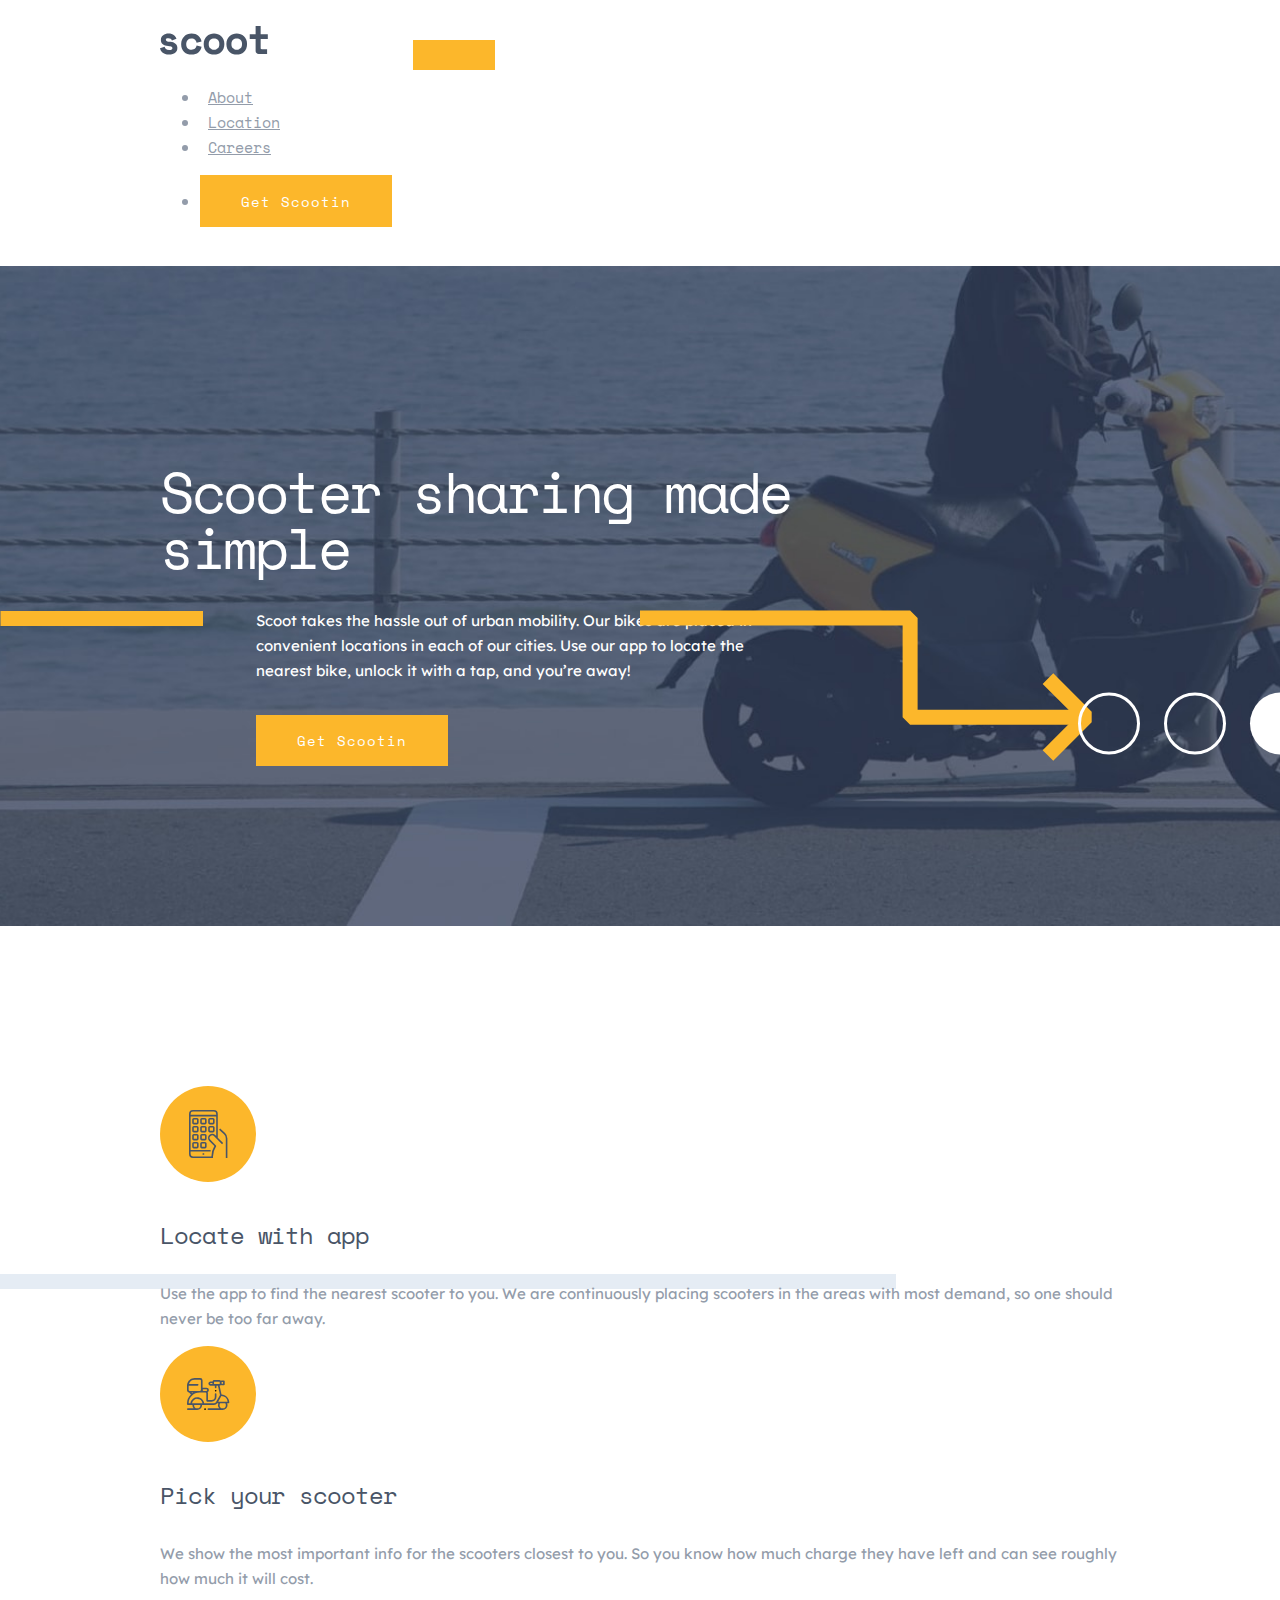
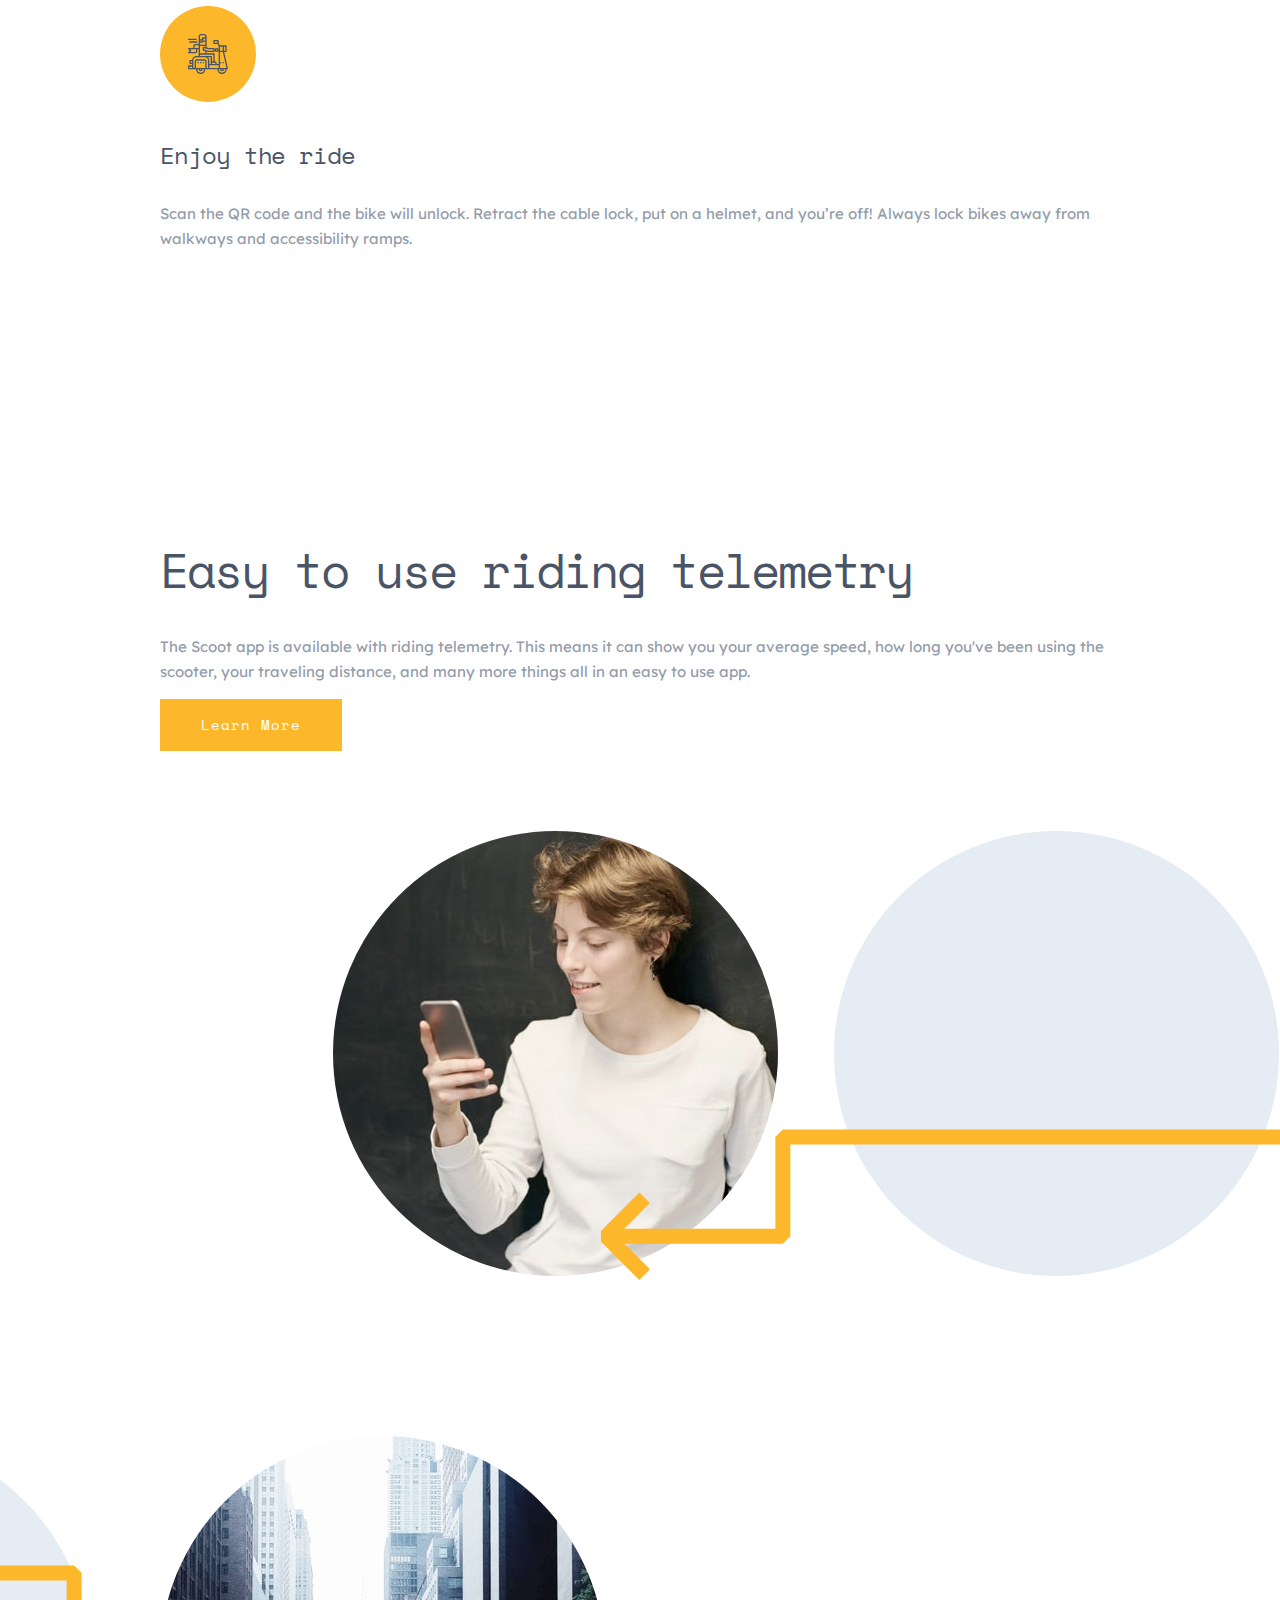
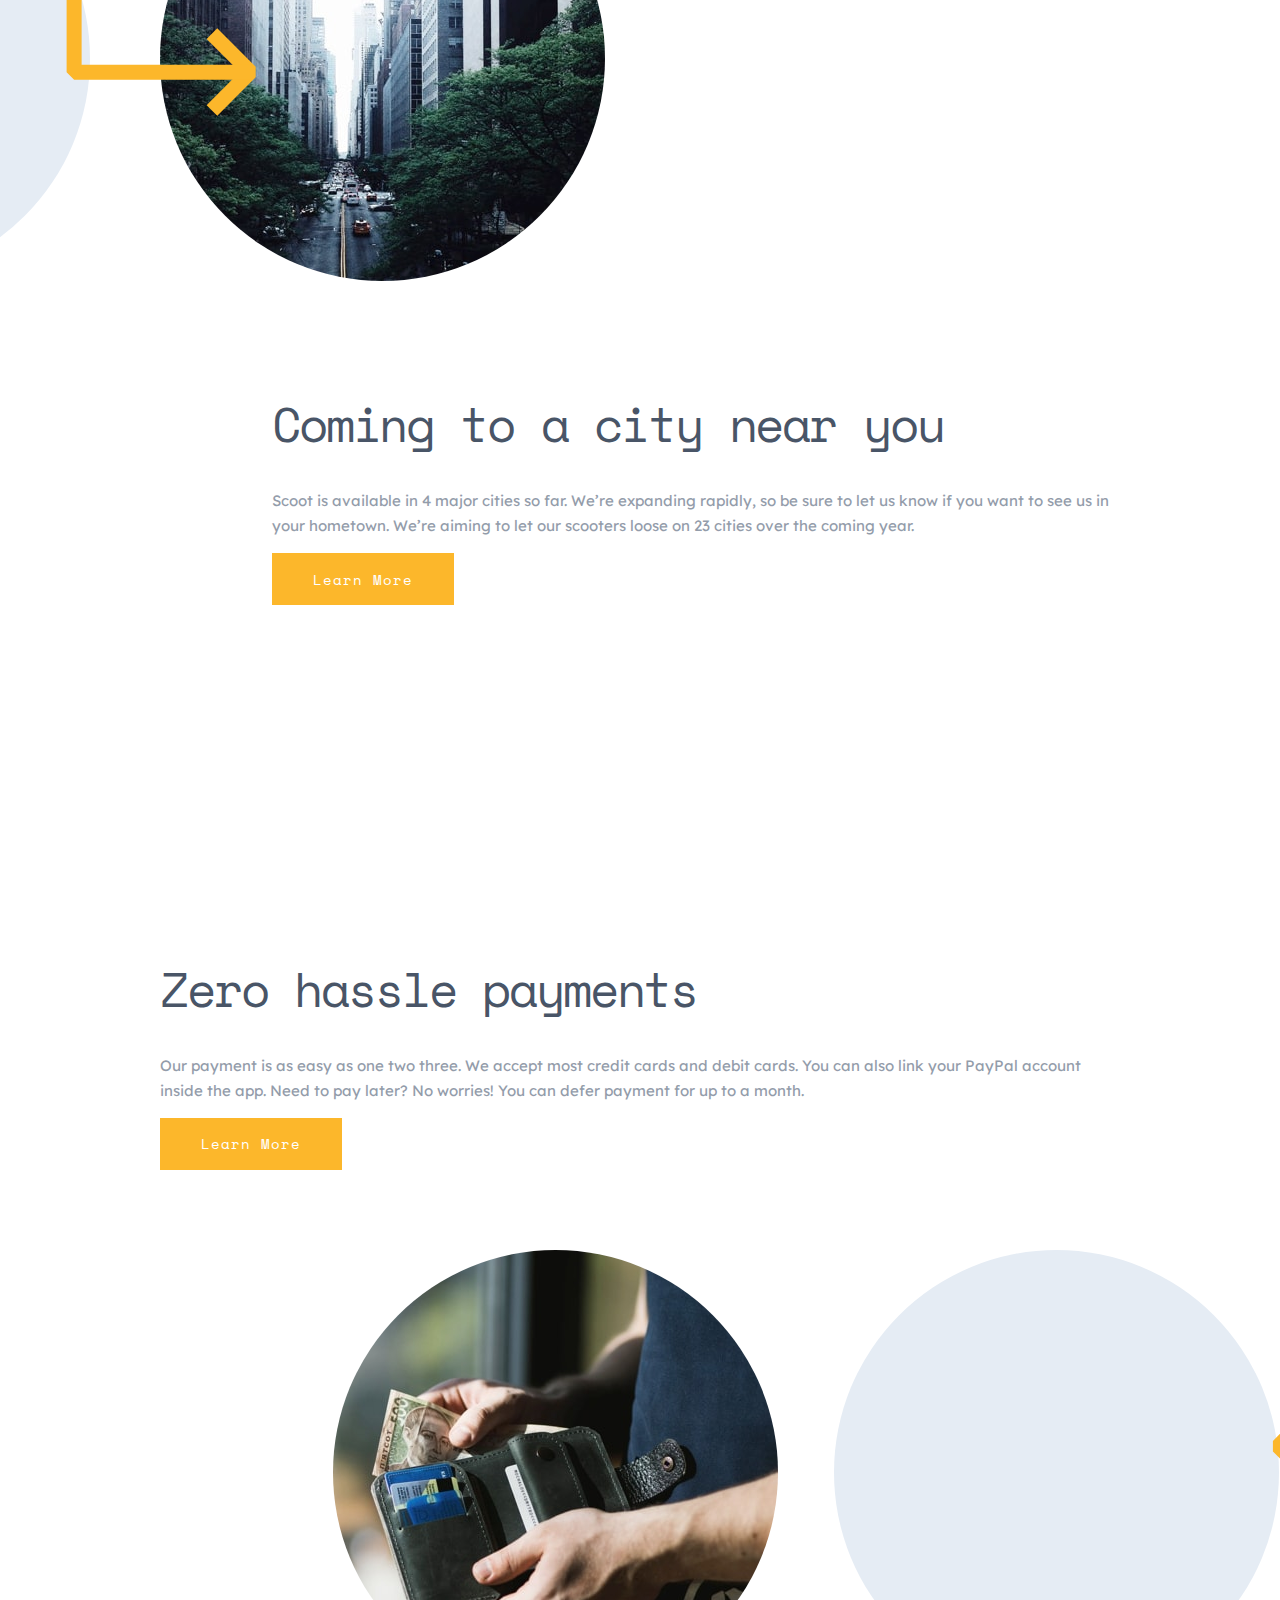
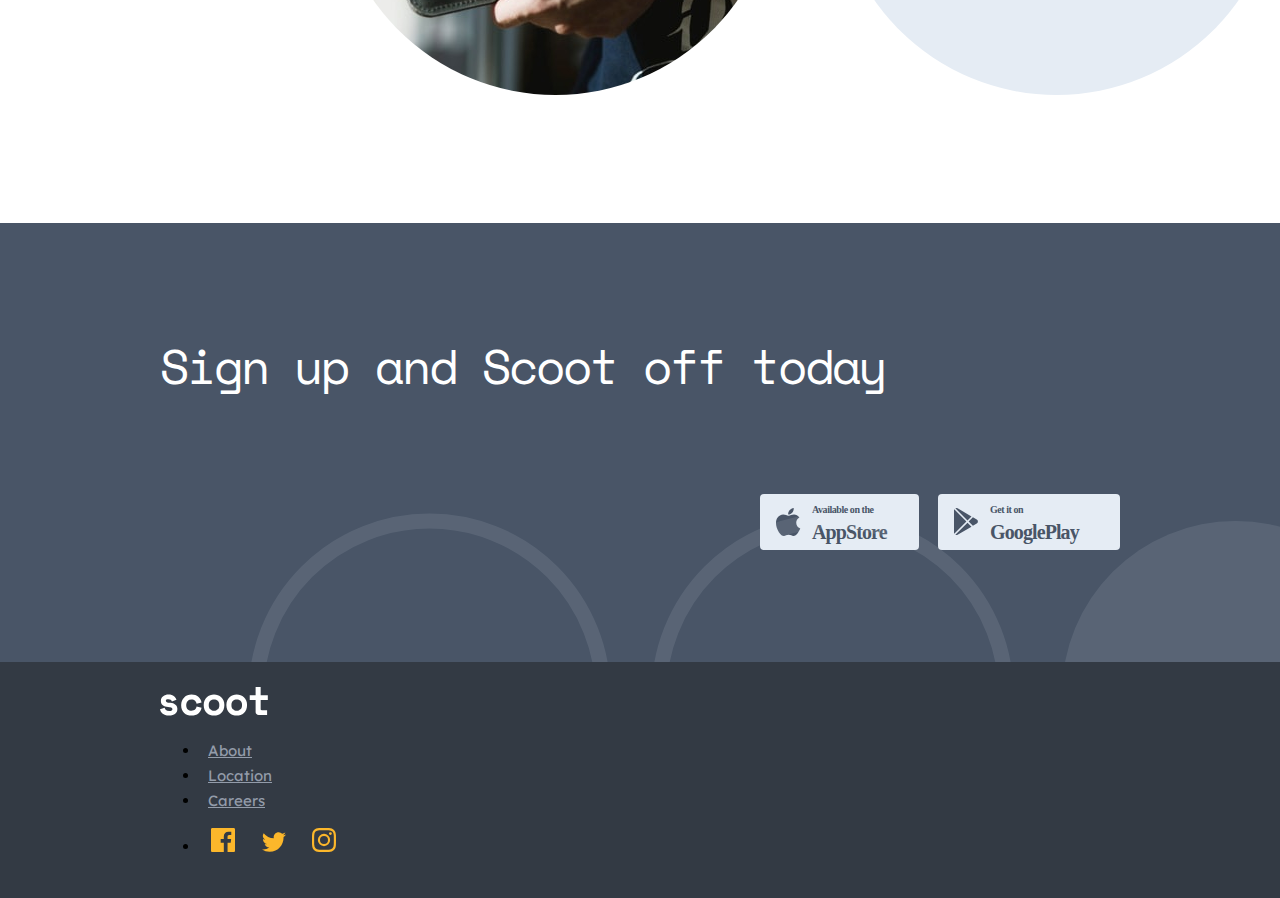
==== commit a3695cfc: "add css for About.html responsive tablet" ====
--- a/index.html
+++ b/index.html
@@ -131,7 +131,7 @@
   <section id="section-2">
     <div class="container-fluid">
       <div class="row">
-        <div id="section-2-content" class="order-sm-2 order-lg-1 col-md-12 col-lg-6">
+        <div id="section-2-content" class="order-sm-2 order-lg-1 col-md-12 col-lg-5">
           <h2>Easy to use riding telemetry</h2>
           <p>The Scoot app is available with riding telemetry. This means it can show you your
             average speed, how long you've been using the scooter, your traveling distance,
@@ -139,7 +139,7 @@
              <!-- <button>Learn More</button> -->
           <a href="about.html"><button class="learn-more-btn">Learn More</button></a>
         </div>
-        <div id ="section-2-imgs" class="order-sm-1 order-lg-2 col-md-12 col-lg-6">
+        <div id="section-2-imgs" class="order-sm-1 order-lg-2 col-md-12 col-lg-7">
           <img id="telemetry-img" class="circle-img" src="assets/images/telemetry.jpg" alt="telemetry">
           <img class="circle" src="assets/patterns/circle.svg" alt="">
           <img id="downward-arrow" src="assets/patterns/left-downward-arrow.svg" alt="">
@@ -174,7 +174,7 @@
   <section id="section-4">
     <div class="container-fluid">
       <div class="row">
-        <div id="section-2-content" class="order-sm-2 order-lg-1 col-md-12 col-lg-6">
+        <div id="section-2-content" class="order-sm-2 order-lg-1 col-md-12 col-lg-5">
           <h2>Zero hassle payments</h2>
           <p>Our payment is as easy as one two three. We accept most credit cards and debit cards.
             You can also link your PayPal account inside the app. Need to pay later? No worries!
@@ -182,7 +182,7 @@
              <!-- <button>Learn More</button> -->
           <a href="about.html"><button class="learn-more-btn">Learn More</button></a>
         </div>
-        <div id ="section-2-imgs" class="order-sm-1 order-lg-2 col-md-12 col-lg-6">
+        <div id ="section-2-imgs" class="order-sm-1 order-lg-2 col-md-12 col-lg-7">
           <img id="telemetry-img" class="circle-img" src="assets/images/payments.jpg" alt="telemetry">
           <img class="circle" src="assets/patterns/circle.svg" alt="">
           <img id="section4-downward-arrow" src="assets/patterns/left-downward-arrow.svg" alt="">
--- a/style.css
+++ b/style.css
@@ -98,7 +98,7 @@
 
 #telemetry-img,
 #payments-img {
-  margin: 0rem 3.5rem 0rem 7rem;
+  margin: 0rem 3.5rem 0rem 0rem;
 }
 
 /* Navbar */
@@ -243,6 +243,7 @@
 
 #section-2-imgs {
   position: relative;
+  right: -18%;
   display: flex;
   align-items: flex-start;
 }
@@ -250,7 +251,7 @@
 #downward-arrow {
   position: absolute;
   bottom: -1%;
-  right: -30%;
+  right: -5%;
 }
 
 /* Section 3 */
@@ -315,7 +316,7 @@
 #section4-downward-arrow {
   position: absolute;
   bottom: 46%;
-  right: -95%;
+  right: -75%;
 }
 
 /* Section 5 */
@@ -386,7 +387,7 @@
 #about-section-1-arrow {
   position: absolute;
   bottom: 7%;
-  right: -4%;
+  right: -28%;
 }
 
 /* about.html Section 2 */
@@ -451,12 +452,12 @@
 
 .circle-number {
   background-color: var(--yellow);
-  position: relative;
-  padding: 9%;
-  border-radius: 50%;
-  bottom: 7%;
-  width: 27%;
-  margin: 0 auto;
+  margin: 0rem auto;
+  border-radius: 5rem;
+  width: 6rem;
+  padding: 2rem;
+  position: relative;
+  bottom: 3rem;
 }
 
 /* Section 4 */
@@ -675,7 +676,7 @@
   .navbar > .container-fluid {
     padding: 0rem 2rem;
   }
-  /* Home Header  */
+  /* Home Header Tablet  */
 
   #header {
     background-image: url("assets/images/home-hero-tablet.jpg");
@@ -723,7 +724,7 @@
     bottom: 4rem;
   }
 
-  /* Home Section 1 */
+  /* Home Section 1 Tablet */
 
   #section-1 {
     padding: 6rem 0rem;
@@ -740,7 +741,11 @@
     left: 8.6rem;
   }
 
-  /* Home Section 2 */
+  /* Home Section 2 Tablet */
+
+  #section-2-imgs {
+    right: 0%;
+  }
 
   #section-2-content,
   #section-3-content {
@@ -774,7 +779,7 @@
     right: -15%;
   }
 
-  /* Home Section 3 */
+  /* Home Section 3 Tablet */
 
   #section-3-circle {
     right: 86%;
@@ -785,7 +790,7 @@
     right: 53%;
     bottom: 80.3%;
   }
-  /* Section 4 */
+  /* Home Section 4 Tablet */
 
   #payments-img {
     margin: 0;
@@ -795,7 +800,7 @@
     right: -78%;
   }
 
-  /* Home Section 5 */
+  /* Home Section 5 Tablet */
 
   #section-5-content > h2 {
     text-align: center;
@@ -805,4 +810,35 @@
     display: flex;
     justify-content: center;
   }
-}
+
+  /* About Header Tablet */
+
+  #about-header {
+    background-image: url("assets/images/about-hero-tablet.jpg");
+    background-size: cover;
+  }
+
+  /* About Section 2 */
+  #about-section-2-circle {
+    right: 87%;
+  }
+
+  #about-section-2-content > h2,
+  #about-section-2-content > p,
+  #about-section-2-content {
+    padding: 0px;
+    text-align: center;
+    margin-top: 1.5rem;
+  }
+
+  /* About Section 4 Tablet */
+
+  .about-section-4-h3 {
+    text-align: center;
+    margin-bottom: 2.5rem;
+  }
+
+  #section-5-content > h1 {
+    text-align: center;
+  }
+}
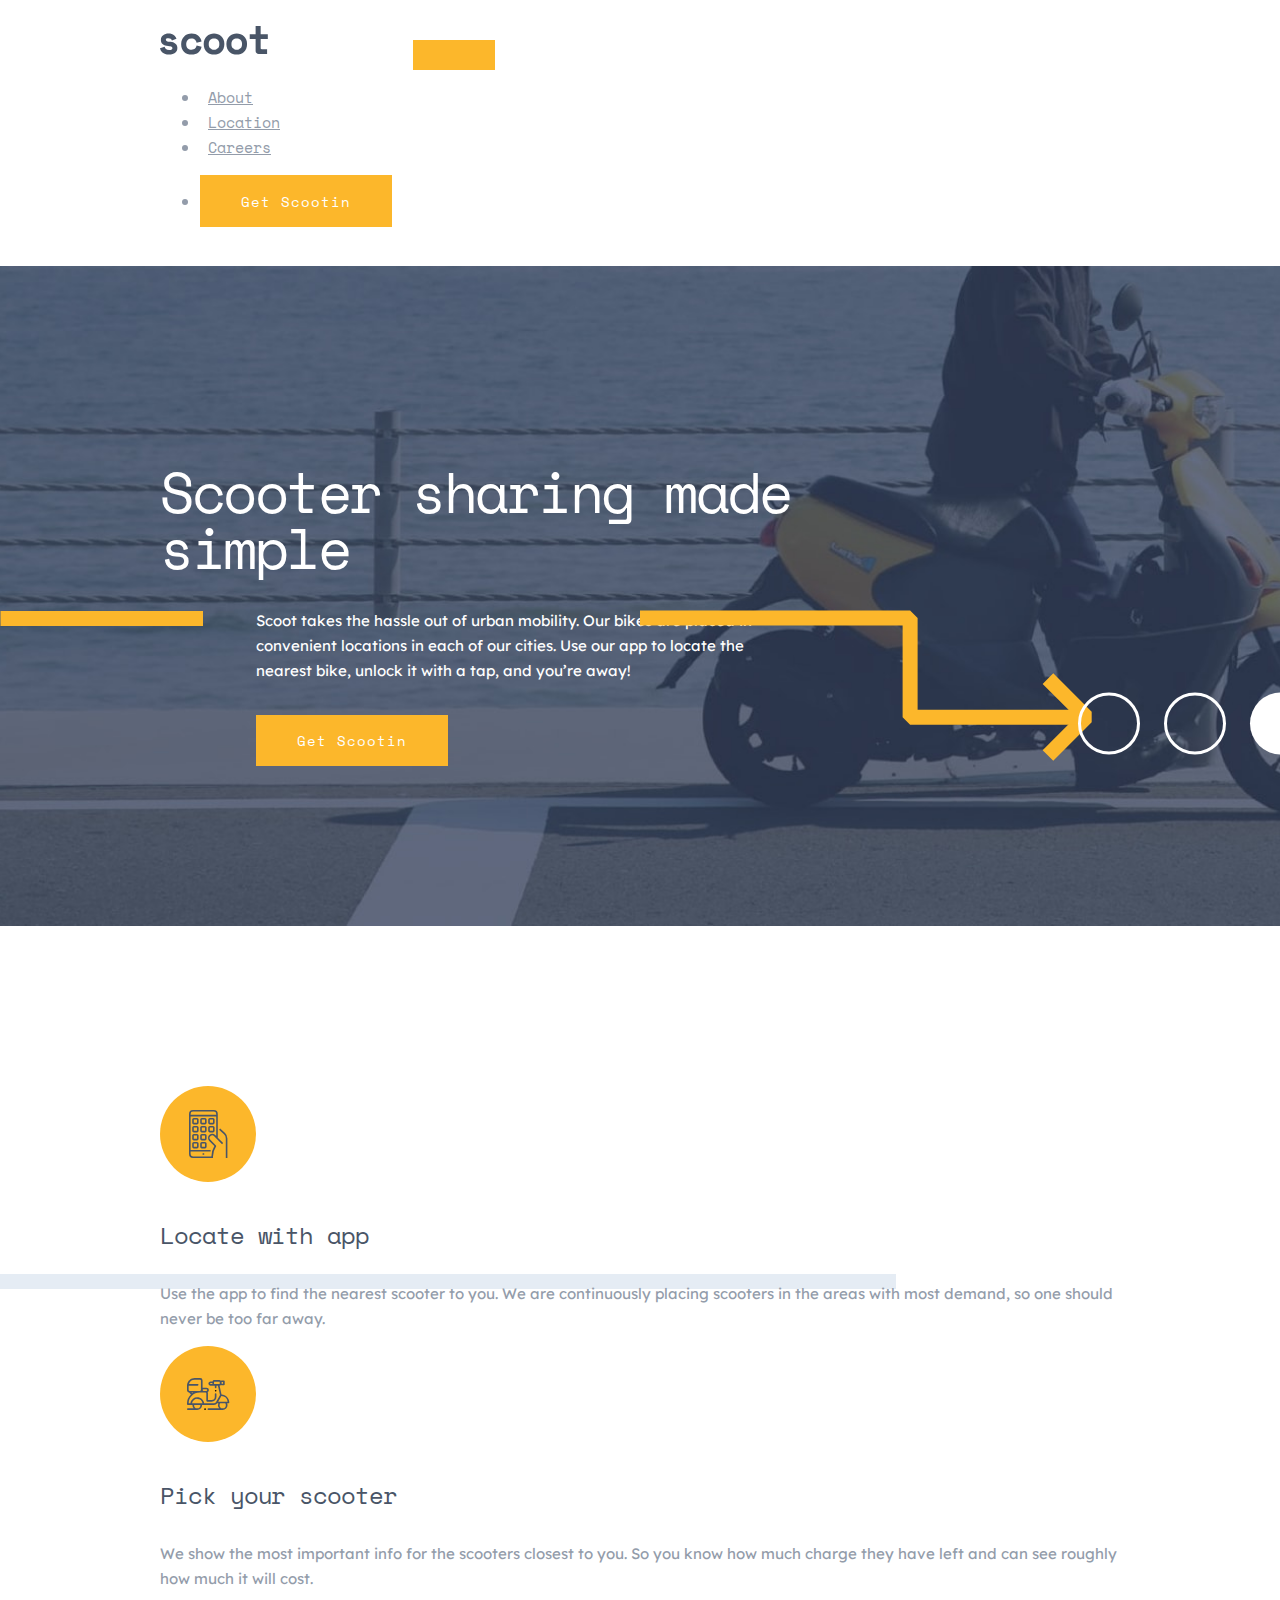
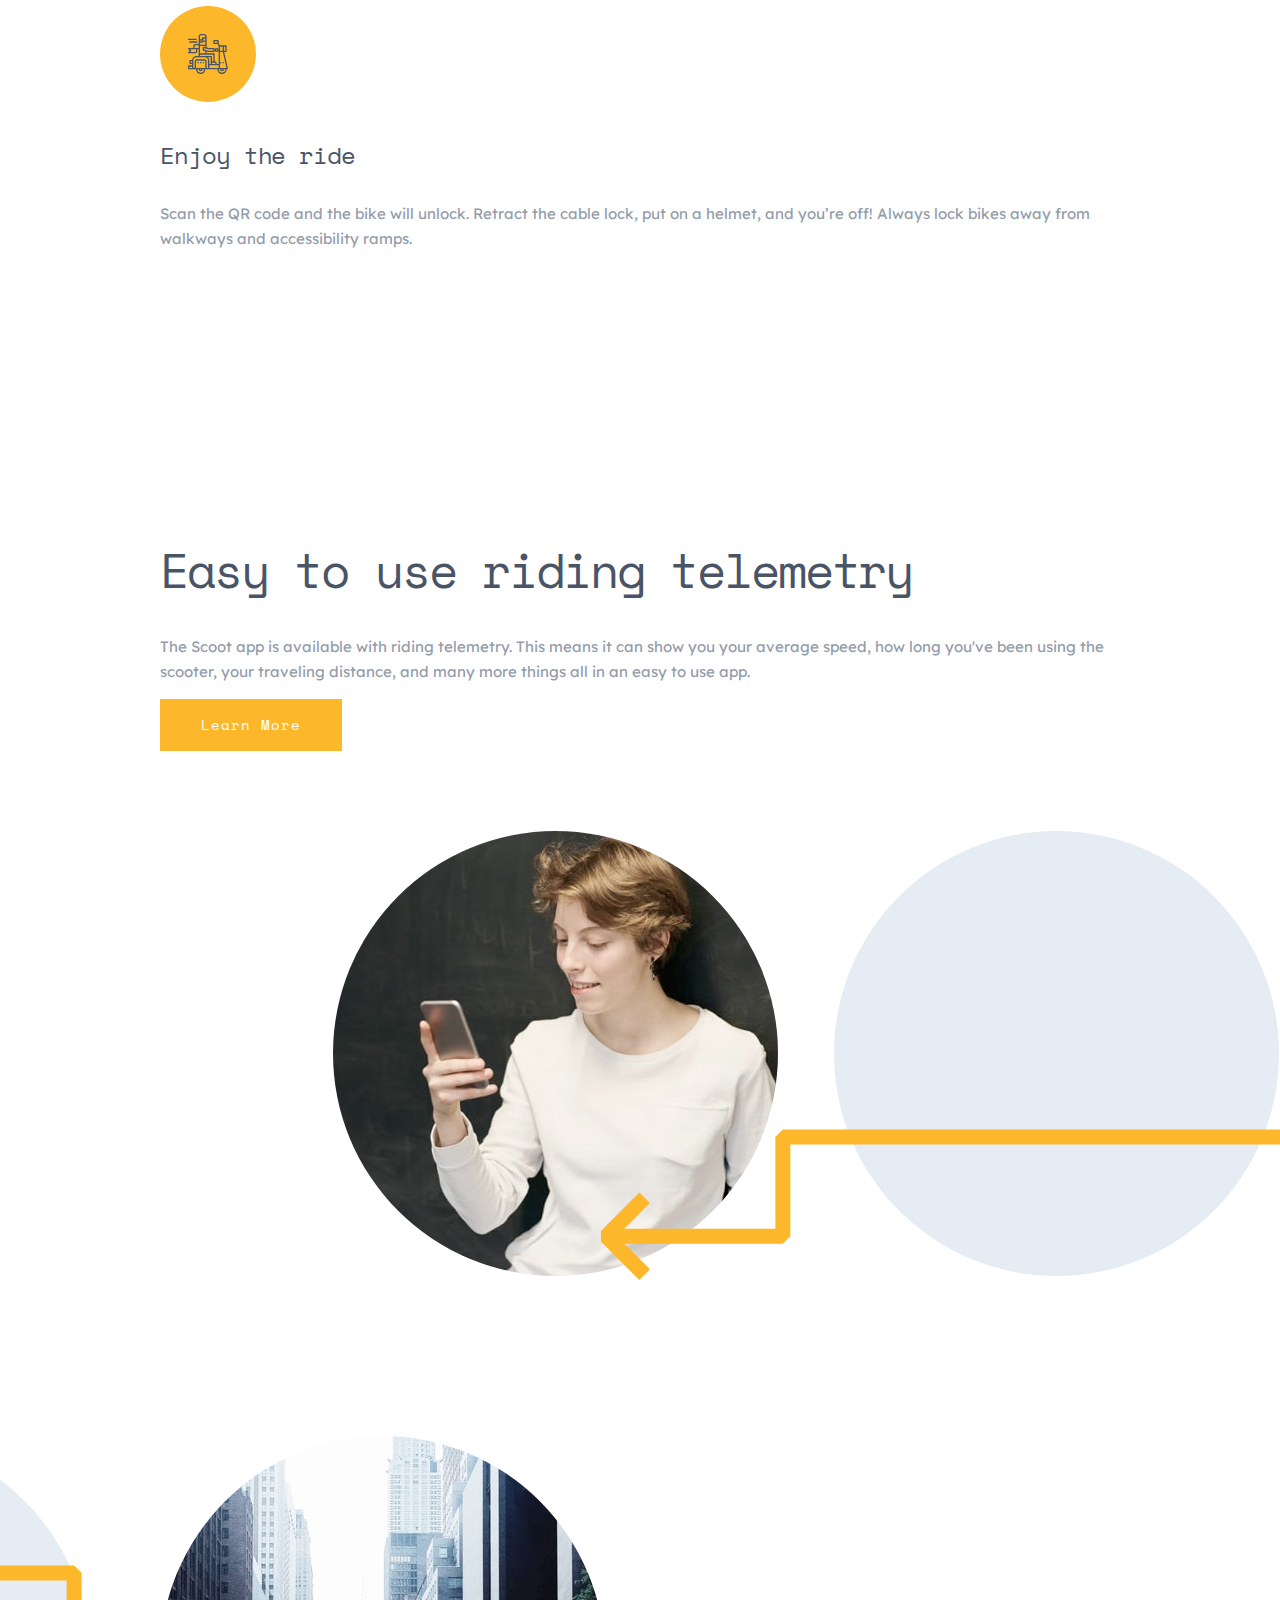
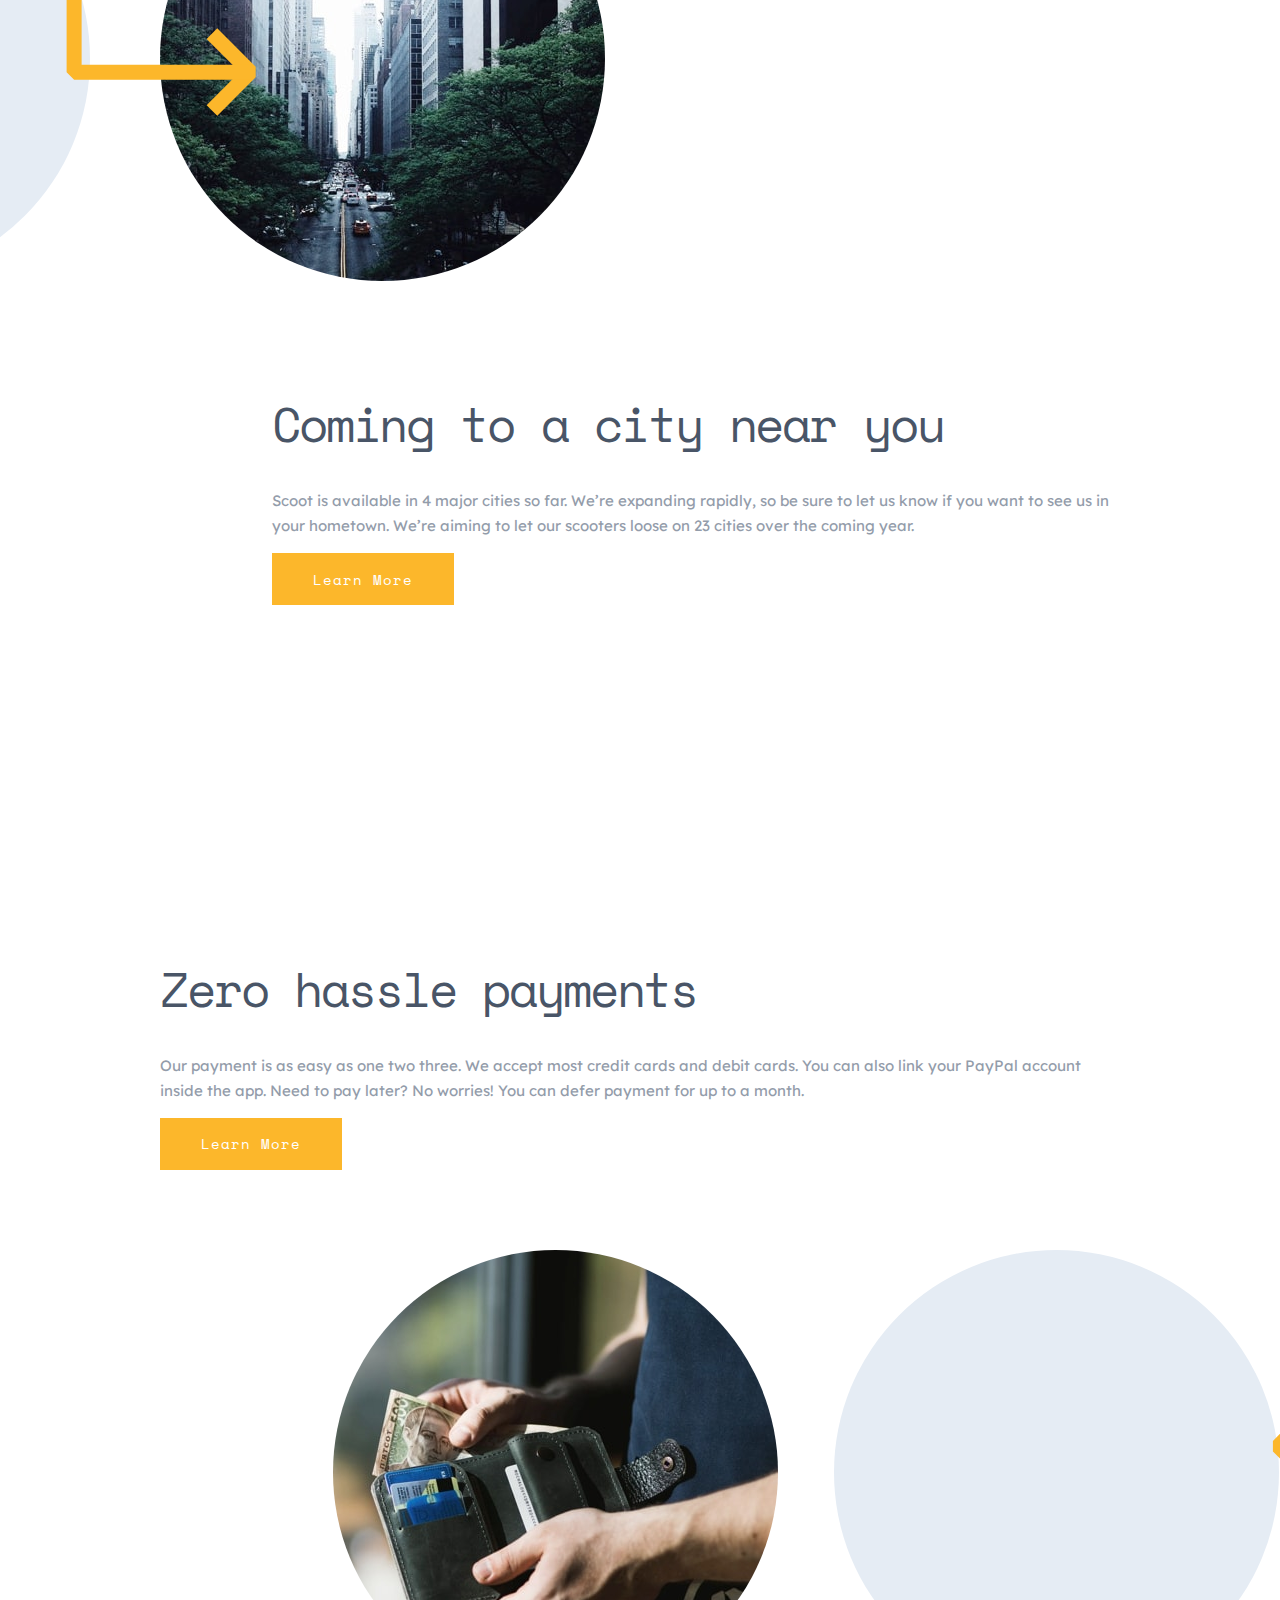
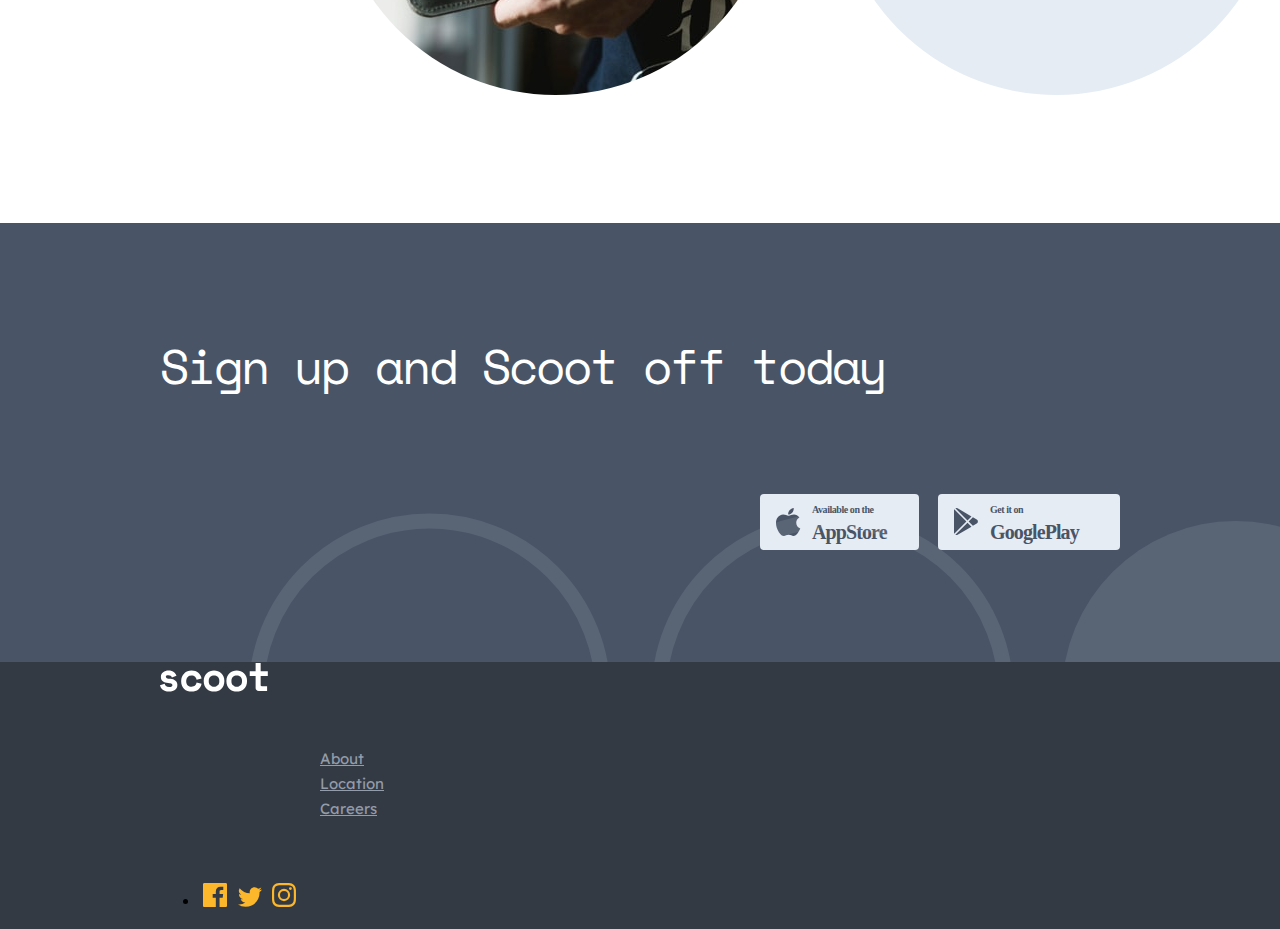
==== commit b4c8d57a: "add CSS for index.html mobile responsive version" ====
--- a/index.html
+++ b/index.html
@@ -1,217 +1,59 @@
 <!DOCTYPE html>
 <html lang="en">
-
-<head>
-  <meta charset="UTF-8">
-  <meta name="viewport" content="width=device-width, initial-scale=1.0">
-
-  <link rel="icon" type="image/png" sizes="32x32" href="./images/favicon-32x32.png">
-
-  <!-- Google Fonts -->
-  <link rel="preconnect" href="https://fonts.googleapis.com">
-  <link rel="preconnect" href="https://fonts.gstatic.com" crossorigin>
-  <link href="https://fonts.googleapis.com/css2?family=Lexend+Deca&family=Space+Mono:wght@700&display=swap"
-    rel="stylesheet">
-
-  <!-- Bootstrap CSS -->
-  <link href="https://cdn.jsdelivr.net/npm/bootstrap@5.1.1/dist/css/bootstrap.min.css" rel="stylesheet"
-    integrity="sha384-F3w7mX95PdgyTmZZMECAngseQB83DfGTowi0iMjiWaeVhAn4FJkqJByhZMI3AhiU" crossorigin="anonymous">
-
-  <!-- Stylesheet -->
-  <link rel="stylesheet" href="style.css">
-  <title>Frontend Mentor | Scoot</title>
-</head>
-
-<body>
-
-  <!-- Navbar -->
-  <nav class="navbar navbar-expand-md">
-    <div class="container-fluid">
-      <a class="navbar-brand" href="index.html"><img src="assets/logo.svg" alt="scoot logo"></a>
-      <button class="navbar-toggler" type="button" data-bs-toggle="collapse" data-bs-target="#navbarSupportedContent"
-        aria-controls="navbarSupportedContent" aria-expanded="false" aria-label="Toggle navigation">
-        <span class="navbar-toggler-icon"></span>
-      </button>
-      <div class="collapse navbar-collapse" id="navbarSupportedContent">
-        <ul class="navbar-nav me-auto mb-2 mb-lg-0">
-          <li class="nav-item">
-            <a class="nav-link" href="about.html">About</a>
-          </li>
-          <li class="nav-item">
-            <a class="nav-link" href="locations.html">Location</a>
-          </li>
-          <li class="nav-item">
-            <a class="nav-link" href="careers.html">Careers</a>
-          </li>
-        </ul>
-        <ul class="navbar-nav ms-auto mb-2 mb-lg-0">
-          <li class="nav-item">
-            <a href="#section-5"><button id="nav-btn">Get Scootin</button></a>
-          </li>
-        </ul>
-      </div>
-    </div>
-  </nav>
-
-  <!-- Header -->
-
-  <header id="header">
-    <div id="headerContents" class="container-fluid">
-      <h1>Scooter sharing made simple</h1>
-      <img id="line" src="assets/patterns/line.svg" alt="">
-      <p>Scoot takes the hassle out of urban mobility. Our bikes are placed in convenient
-        locations in each of our cities. Use our app to locate the nearest bike, unlock
-        it with a tap, and you’re away!</p>
-      <img id="right-arrow" src="assets/patterns/right-arrow.svg" alt="">
-      <a href="#section-5"><button>Get Scootin</button></a>
-      <img id="circles" src="assets/patterns/white-circles.svg" alt="">
-    </div>
-  </header>
-
-  <!-- Section 1 -->
-
-  <section id="section-1">
-
-  <div class="container-fluid">
-    <div class="row">
-      <div class="col-lg-4">
-        <div class="features-card">
-          <div class="row">
-            <div class="col-md-3 col-lg-12">
-              <img src="assets/icons/locate.svg" alt="">
-            </div>
-            <div class="col-md-9 col-lg-12">
-            <h4>Locate with app</h4>
-            <p>Use the app to find the nearest scooter to you. We are continuously placing scooters
-            in the areas with most demand, so one should never be too far away.</p> 
-            </div>
-          </div>
-        </div>
-      </div>
-
-      <div class="col-lg-4">
-        <div class="features-card">
-          <div class="row">
-            <div class="col-md-3 col-lg-12">
-              <img src="assets/icons/scooter.svg" alt="">
-            </div>
-            <div class="col-md-9 col-lg-12">
-            <h4>Pick your scooter</h4>
-            <p>We show the most important info for the scooters closest to you. So you know how much
-              charge they have left and can see roughly how much it will cost.</p> 
-            </div>
-          </div>
-        </div>
-      </div>
-
-      <div class="col-lg-4">
-        <div class="features-card">
-          <div class="row">
-            <div class="col-md-3 col-lg-12">
-              <img src="assets/icons/ride.svg" alt="">
-            </div>
-            <div class="col-md-9 col-lg-12">
-            <h4>Enjoy the ride</h4>
-            <p>Scan the QR code and the bike will unlock. Retract the cable lock, put on a helmet,
-              and you’re off! Always lock bikes away from walkways and accessibility ramps.</p> 
-            </div>
-          </div>
-        </div>
-      </div>
-    </div>
-  </div>
-
-  <div id="light-grey-line">
-
-  </div>
-</section>
-
-  <!-- Section 2 -->
-
-  <section id="section-2">
-    <div class="container-fluid">
-      <div class="row">
-        <div id="section-2-content" class="order-sm-2 order-lg-1 col-md-12 col-lg-5">
-          <h2>Easy to use riding telemetry</h2>
-          <p>The Scoot app is available with riding telemetry. This means it can show you your
-            average speed, how long you've been using the scooter, your traveling distance,
-            and many more things all in an easy to use app.</p>
-             <!-- <button>Learn More</button> -->
-          <a href="about.html"><button class="learn-more-btn">Learn More</button></a>
-        </div>
-        <div id="section-2-imgs" class="order-sm-1 order-lg-2 col-md-12 col-lg-7">
-          <img id="telemetry-img" class="circle-img" src="assets/images/telemetry.jpg" alt="telemetry">
-          <img class="circle" src="assets/patterns/circle.svg" alt="">
-          <img id="downward-arrow" src="assets/patterns/left-downward-arrow.svg" alt="">
-        </div>
-      </div>
-    </div>
-  </section>
-
-<!-- Section 3 -->
-
-  <section id="section-3">
-    <div class="container-fluid">
-      <div class="row">
-        <div id ="section-3-imgs" class="col-lg-6">
-          <img id="near-you-img" class="circle-img" src="assets/images/near-you.jpg" alt="near you">
-          <img id="section-3-circle" src="assets/patterns/circle.svg" alt="">
-          <img id="section3-right-arrow" src="assets/patterns/right-arrow.svg" alt="">
-        </div>
-        <div id="section-3-content" class="col-lg-6">
-          <h2>Coming to a city near you</h2>
-          <p>Scoot is available in 4 major cities so far. We’re expanding rapidly, so be sure
-            to let us know if you want to see us in your hometown. We’re aiming to let our
-            scooters loose on 23 cities over the coming year.</p>
-            <a href="locations.html"><button class="learn-more-btn">Learn More</button></a>
-        </div>
-      </div>
-    </div>
-  </section>
-
-  <!-- Section 4 -->
-
-  <section id="section-4">
-    <div class="container-fluid">
-      <div class="row">
-        <div id="section-2-content" class="order-sm-2 order-lg-1 col-md-12 col-lg-5">
-          <h2>Zero hassle payments</h2>
-          <p>Our payment is as easy as one two three. We accept most credit cards and debit cards.
-            You can also link your PayPal account inside the app. Need to pay later? No worries!
-            You can defer payment for up to a month.</p>
-             <!-- <button>Learn More</button> -->
-          <a href="about.html"><button class="learn-more-btn">Learn More</button></a>
-        </div>
-        <div id ="section-2-imgs" class="order-sm-1 order-lg-2 col-md-12 col-lg-7">
-          <img id="telemetry-img" class="circle-img" src="assets/images/payments.jpg" alt="telemetry">
-          <img class="circle" src="assets/patterns/circle.svg" alt="">
-          <img id="section4-downward-arrow" src="assets/patterns/left-downward-arrow.svg" alt="">
-        </div>
-      </div>
-    </div>
-  </section>
-  
-  <section id="section-5">
-    <div class="container-fluid">
-      <div class="row">
-        <div id="section-5-content" class="col-lg-6">
-          <h2>Sign up and Scoot off today</h2>
-        </div>
-        <div class="col-lg-6">
-          <img class="section-5-imgs" src="assets/icons/google-play.svg" alt="google play">
-          <img class="section-5-imgs" src="assets/icons/app-store.svg" alt="appstore">
-          <img id="semi-circles" src="assets/patterns/semi-circles.svg" alt="semi-circles">
-        </div>
-      </div>
-    </div>
-  </section>
-
-<!-- Footer -->
-    <footer id="footer" class="navbar navbar-expand-md">
-      <div class="container-fluid">
-        <a class="navbar-brand" href="index.html"> <svg xmlns="http://www.w3.org/2000/svg" width="108" height="29"><path fill="#ffffff" d="M9.12 28.56c2.613 0 4.64-.587 6.08-1.76 1.44-1.173 2.16-2.747 2.16-4.72v-.24c0-1.787-.64-3.18-1.92-4.18-1.28-1-2.933-1.607-4.96-1.82-1.76-.187-2.973-.42-3.64-.7-.667-.28-1-.74-1-1.38 0-.453.213-.833.64-1.14.427-.307 1.067-.46 1.92-.46.933 0 1.693.207 2.28.62.587.413 1 .98 1.24 1.7l4.56-1.84a8.834 8.834 0 00-.92-1.74c-.4-.6-.92-1.147-1.56-1.64-.64-.493-1.42-.893-2.34-1.2-.92-.307-2.007-.46-3.26-.46-.96 0-1.893.133-2.8.4a7.473 7.473 0 00-2.4 1.18 6.193 6.193 0 00-1.68 1.9c-.427.747-.64 1.613-.64 2.6v.24c0 1.893.66 3.327 1.98 4.3 1.32.973 3.1 1.553 5.34 1.74.827.08 1.513.187 2.06.32.547.133.98.3 1.3.5.32.2.54.413.66.64.12.227.18.473.18.74 0 .453-.233.873-.7 1.26-.467.387-1.327.58-2.58.58-1.413 0-2.46-.32-3.14-.96-.68-.64-1.127-1.387-1.34-2.24L0 22.32c.133.693.393 1.407.78 2.14.387.733.94 1.4 1.66 2 .72.6 1.627 1.1 2.72 1.5 1.093.4 2.413.6 3.96.6zm22.454 0c2.827 0 5.087-.72 6.78-2.16 1.694-1.44 2.767-3.333 3.22-5.68l-4.96-1.24c-.24 1.307-.766 2.347-1.58 3.12-.813.773-1.993 1.16-3.54 1.16-.72 0-1.4-.113-2.04-.34a4.704 4.704 0 01-1.68-1.02c-.48-.453-.86-1.02-1.14-1.7-.28-.68-.42-1.46-.42-2.34v-.24c0-.88.14-1.673.42-2.38.28-.707.66-1.307 1.14-1.8a5.005 5.005 0 011.68-1.14 5.25 5.25 0 012.04-.4c1.547 0 2.747.427 3.6 1.28.854.853 1.36 1.867 1.52 3.04l4.96-1.28c-.453-2.347-1.54-4.24-3.26-5.68-1.72-1.44-3.966-2.16-6.74-2.16-1.44 0-2.793.24-4.06.72a9.726 9.726 0 00-3.32 2.08c-.946.907-1.686 2-2.22 3.28-.533 1.28-.8 2.72-.8 4.32v.48c0 1.6.267 3.027.8 4.28.534 1.253 1.267 2.307 2.2 3.16.934.853 2.034 1.507 3.3 1.96 1.267.453 2.634.68 4.1.68zm22.455 0c1.36 0 2.66-.227 3.9-.68a9.997 9.997 0 003.3-1.98c.96-.867 1.72-1.933 2.28-3.2.56-1.267.84-2.727.84-4.38v-.48c0-1.627-.28-3.073-.84-4.34-.56-1.267-1.32-2.34-2.28-3.22a9.827 9.827 0 00-3.3-2c-1.24-.453-2.54-.68-3.9-.68-1.36 0-2.66.227-3.9.68a9.827 9.827 0 00-3.3 2c-.96.88-1.72 1.953-2.28 3.22-.56 1.267-.84 2.713-.84 4.34v.48c0 1.653.28 3.113.84 4.38.56 1.267 1.32 2.333 2.28 3.2a9.997 9.997 0 003.3 1.98c1.24.453 2.54.68 3.9.68zm0-4.8c-.72 0-1.4-.12-2.04-.36-.64-.24-1.2-.587-1.68-1.04a4.911 4.911 0 01-1.14-1.66c-.28-.653-.42-1.393-.42-2.22v-.8c0-.827.14-1.567.42-2.22.28-.653.66-1.207 1.14-1.66.48-.453 1.04-.8 1.68-1.04.64-.24 1.32-.36 2.04-.36s1.4.12 2.04.36c.64.24 1.2.587 1.68 1.04.48.453.86 1.007 1.14 1.66.28.653.42 1.393.42 2.22v.8c0 .827-.14 1.567-.42 2.22a4.911 4.911 0 01-1.14 1.66c-.48.453-1.04.8-1.68 1.04-.64.24-1.32.36-2.04.36zm22.694 4.8c1.36 0 2.66-.227 3.9-.68a9.997 9.997 0 003.3-1.98c.96-.867 1.72-1.933 2.28-3.2.56-1.267.84-2.727.84-4.38v-.48c0-1.627-.28-3.073-.84-4.34-.56-1.267-1.32-2.34-2.28-3.22a9.827 9.827 0 00-3.3-2c-1.24-.453-2.54-.68-3.9-.68-1.36 0-2.66.227-3.9.68a9.827 9.827 0 00-3.3 2c-.96.88-1.72 1.953-2.28 3.22-.56 1.267-.84 2.713-.84 4.34v.48c0 1.653.28 3.113.84 4.38.56 1.267 1.32 2.333 2.28 3.2a9.997 9.997 0 003.3 1.98c1.24.453 2.54.68 3.9.68zm0-4.8c-.72 0-1.4-.12-2.04-.36-.64-.24-1.2-.587-1.68-1.04a4.911 4.911 0 01-1.14-1.66c-.28-.653-.42-1.393-.42-2.22v-.8c0-.827.14-1.567.42-2.22.28-.653.66-1.207 1.14-1.66.48-.453 1.04-.8 1.68-1.04.64-.24 1.32-.36 2.04-.36s1.4.12 2.04.36c.64.24 1.2.587 1.68 1.04.48.453.86 1.007 1.14 1.66.28.653.42 1.393.42 2.22v.8c0 .827-.14 1.567-.42 2.22a4.911 4.911 0 01-1.14 1.66c-.48.453-1.04.8-1.68 1.04-.64.24-1.32.36-2.04.36zM107.097 28v-4.8h-5.36c-.72 0-1.08-.4-1.08-1.2v-9.04h7.16v-4.8h-7.16V0h-5.04v8.16h-5.88v4.8h5.88v11.92c0 .907.287 1.653.86 2.24.573.587 1.313.88 2.22.88h8.4z"/></svg></a>
+  <head>
+    <meta charset="UTF-8" />
+    <meta name="viewport" content="width=device-width, initial-scale=1.0" />
+
+    <link
+      rel="icon"
+      type="image/png"
+      sizes="32x32"
+      href="./images/favicon-32x32.png"
+    />
+
+    <!-- Google Fonts -->
+    <link rel="preconnect" href="https://fonts.googleapis.com" />
+    <link rel="preconnect" href="https://fonts.gstatic.com" crossorigin />
+    <link
+      href="https://fonts.googleapis.com/css2?family=Lexend+Deca&family=Space+Mono:wght@700&display=swap"
+      rel="stylesheet"
+    />
+
+    <!-- Bootstrap CSS -->
+    <link
+      href="https://cdn.jsdelivr.net/npm/bootstrap@5.1.1/dist/css/bootstrap.min.css"
+      rel="stylesheet"
+      integrity="sha384-F3w7mX95PdgyTmZZMECAngseQB83DfGTowi0iMjiWaeVhAn4FJkqJByhZMI3AhiU"
+      crossorigin="anonymous"
+    />
+
+    <!-- Stylesheet -->
+    <link rel="stylesheet" href="style.css" />
+    <title>Frontend Mentor | Scoot</title>
+  </head>
+
+  <body>
+    <!-- Navbar -->
+    <nav class="navbar navbar-expand-md">
+      <div class="container-fluid">
+        <a class="navbar-brand order-2" href="index.html"
+          ><img src="assets/logo.svg" alt="scoot logo"
+        /></a>
+        <button
+          class="navbar-toggler order-1"
+          type="button"
+          data-bs-toggle="collapse"
+          data-bs-target="#navbarSupportedContent"
+          aria-controls="navbarSupportedContent"
+          aria-expanded="false"
+          aria-label="Toggle navigation"
+        >
+          <span class="navbar-toggler-icon"></span>
         </button>
-        <div class="collapse navbar-collapse" id="navbarSupportedContent">
+        <div
+          class="collapse navbar-collapse order-2"
+          id="navbarSupportedContent"
+        >
           <ul class="navbar-nav me-auto mb-2 mb-lg-0">
             <li class="nav-item">
               <a class="nav-link" href="about.html">About</a>
@@ -225,17 +67,296 @@
           </ul>
           <ul class="navbar-nav ms-auto mb-2 mb-lg-0">
             <li class="nav-item">
-              <img class="social-icons" src="assets/icons/facebook.svg" alt="facebook">
-              <img class="social-icons" src="assets/icons/twitter.svg" alt="twitter">
-              <img class="social-icons" src="assets/icons/instagram.svg" alt="instagram">
+              <a href="#section-5"><button id="nav-btn">Get Scootin</button></a>
             </li>
           </ul>
         </div>
       </div>
+    </nav>
+
+    <!-- Header -->
+
+    <header id="header">
+      <div id="headerContents" class="container-fluid">
+        <h1>Scooter sharing made simple</h1>
+        <img id="line" src="assets/patterns/line.svg" alt="" />
+        <p>
+          Scoot takes the hassle out of urban mobility. Our bikes are placed in
+          convenient locations in each of our cities. Use our app to locate the
+          nearest bike, unlock it with a tap, and you’re away!
+        </p>
+        <img id="right-arrow" src="assets/patterns/right-arrow.svg" alt="" />
+        <a href="#section-5"><button>Get Scootin</button></a>
+        <img id="circles" src="assets/patterns/white-circles.svg" alt="" />
+      </div>
+    </header>
+
+    <!-- Section 1 -->
+
+    <section id="section-1">
+      <div class="container-fluid">
+        <div class="row">
+          <div class="col-lg-4">
+            <div class="features-card">
+              <div class="row">
+                <div class="col-md-3 col-lg-12">
+                  <img src="assets/icons/locate.svg" alt="" />
+                </div>
+                <div class="col-md-9 col-lg-12">
+                  <h4>Locate with app</h4>
+                  <p>
+                    Use the app to find the nearest scooter to you. We are
+                    continuously placing scooters in the areas with most demand,
+                    so one should never be too far away.
+                  </p>
+                </div>
+              </div>
+            </div>
+          </div>
+
+          <div class="col-lg-4">
+            <div class="features-card">
+              <div class="row">
+                <div class="col-md-3 col-lg-12">
+                  <img src="assets/icons/scooter.svg" alt="" />
+                </div>
+                <div class="col-md-9 col-lg-12">
+                  <h4>Pick your scooter</h4>
+                  <p>
+                    We show the most important info for the scooters closest to
+                    you. So you know how much charge they have left and can see
+                    roughly how much it will cost.
+                  </p>
+                </div>
+              </div>
+            </div>
+          </div>
+
+          <div class="col-lg-4">
+            <div class="features-card">
+              <div class="row">
+                <div class="col-md-3 col-lg-12">
+                  <img src="assets/icons/ride.svg" alt="" />
+                </div>
+                <div class="col-md-9 col-lg-12">
+                  <h4>Enjoy the ride</h4>
+                  <p>
+                    Scan the QR code and the bike will unlock. Retract the cable
+                    lock, put on a helmet, and you’re off! Always lock bikes
+                    away from walkways and accessibility ramps.
+                  </p>
+                </div>
+              </div>
+            </div>
+          </div>
+        </div>
+      </div>
+
+      <div id="light-grey-line"></div>
+    </section>
+
+    <!-- Section 2 -->
+
+    <section id="section-2">
+      <div class="container-fluid">
+        <div class="row">
+          <div
+            id="section-2-content"
+            class="order-2 order-lg-1 col-md-12 col-lg-5"
+          >
+            <h2>Easy to use riding telemetry</h2>
+            <p>
+              The Scoot app is available with riding telemetry. This means it
+              can show you your average speed, how long you've been using the
+              scooter, your traveling distance, and many more things all in an
+              easy to use app.
+            </p>
+            <!-- <button>Learn More</button> -->
+            <a href="about.html"
+              ><button class="learn-more-btn">Learn More</button></a
+            >
+          </div>
+          <div
+            id="section-2-imgs"
+            class="order-1 order-lg-2 col-md-12 col-lg-7"
+          >
+            <img
+              id="telemetry-img"
+              class="circle-img"
+              src="assets/images/telemetry.jpg"
+              alt="telemetry"
+            />
+            <img class="circle" src="assets/patterns/circle.svg" alt="" />
+            <img
+              id="downward-arrow"
+              src="assets/patterns/left-downward-arrow.svg"
+              alt=""
+            />
+          </div>
+        </div>
+      </div>
+    </section>
+
+    <!-- Section 3 -->
+
+    <section id="section-3">
+      <div class="container-fluid">
+        <div class="row">
+          <div id="section-3-imgs" class="col-lg-6">
+            <img
+              id="near-you-img"
+              class="circle-img"
+              src="assets/images/near-you.jpg"
+              alt="near you"
+            />
+            <img
+              id="section-3-circle"
+              src="assets/patterns/circle.svg"
+              alt=""
+            />
+            <img
+              id="section3-right-arrow"
+              src="assets/patterns/right-arrow.svg"
+              alt=""
+            />
+          </div>
+          <div id="section-3-content" class="col-lg-6">
+            <h2>Coming to a city near you</h2>
+            <p>
+              Scoot is available in 4 major cities so far. We’re expanding
+              rapidly, so be sure to let us know if you want to see us in your
+              hometown. We’re aiming to let our scooters loose on 23 cities over
+              the coming year.
+            </p>
+            <a href="locations.html"
+              ><button class="learn-more-btn">Learn More</button></a
+            >
+          </div>
+        </div>
+      </div>
+    </section>
+
+    <!-- Section 4 -->
+
+    <section id="section-4">
+      <div class="container-fluid">
+        <div class="row">
+          <div
+            id="section-2-content"
+            class="order-2 order-lg-1 col-md-12 col-lg-5"
+          >
+            <h2>Zero hassle payments</h2>
+            <p>
+              Our payment is as easy as one two three. We accept most credit
+              cards and debit cards. You can also link your PayPal account
+              inside the app. Need to pay later? No worries! You can defer
+              payment for up to a month.
+            </p>
+            <!-- <button>Learn More</button> -->
+            <a href="about.html"
+              ><button class="learn-more-btn">Learn More</button></a
+            >
+          </div>
+          <div
+            id="section-2-imgs"
+            class="order-1 order-lg-2 col-md-12 col-lg-7"
+          >
+            <img
+              id="telemetry-img"
+              class="circle-img"
+              src="assets/images/payments.jpg"
+              alt="telemetry"
+            />
+            <img class="circle" src="assets/patterns/circle.svg" alt="" />
+            <img
+              id="section4-downward-arrow"
+              src="assets/patterns/left-downward-arrow.svg"
+              alt=""
+            />
+          </div>
+        </div>
+      </div>
+    </section>
+
+    <section id="section-5">
+      <div class="container-fluid">
+        <div class="row">
+          <div id="section-5-content" class="col-lg-6">
+            <h2>Sign up and Scoot off today</h2>
+          </div>
+          <div class="col-lg-6">
+            <img
+              class="section-5-imgs"
+              src="assets/icons/google-play.svg"
+              alt="google play"
+            />
+            <img
+              class="section-5-imgs"
+              src="assets/icons/app-store.svg"
+              alt="appstore"
+            />
+            <img
+              id="semi-circles"
+              src="assets/patterns/semi-circles.svg"
+              alt="semi-circles"
+            />
+          </div>
+        </div>
+      </div>
+    </section>
+
+    <!-- Footer -->
+    <footer class="container-fluid">
+      <div class="row">
+        <div
+          class="navbar-brand-container col-sm-12 col-md-1 d-flex align-items-center"
+        >
+          <a class="navbar-brand" href="index.html">
+            <svg xmlns="http://www.w3.org/2000/svg" width="108" height="29">
+              <path
+                fill="#ffffff"
+                d="M9.12 28.56c2.613 0 4.64-.587 6.08-1.76 1.44-1.173 2.16-2.747 2.16-4.72v-.24c0-1.787-.64-3.18-1.92-4.18-1.28-1-2.933-1.607-4.96-1.82-1.76-.187-2.973-.42-3.64-.7-.667-.28-1-.74-1-1.38 0-.453.213-.833.64-1.14.427-.307 1.067-.46 1.92-.46.933 0 1.693.207 2.28.62.587.413 1 .98 1.24 1.7l4.56-1.84a8.834 8.834 0 00-.92-1.74c-.4-.6-.92-1.147-1.56-1.64-.64-.493-1.42-.893-2.34-1.2-.92-.307-2.007-.46-3.26-.46-.96 0-1.893.133-2.8.4a7.473 7.473 0 00-2.4 1.18 6.193 6.193 0 00-1.68 1.9c-.427.747-.64 1.613-.64 2.6v.24c0 1.893.66 3.327 1.98 4.3 1.32.973 3.1 1.553 5.34 1.74.827.08 1.513.187 2.06.32.547.133.98.3 1.3.5.32.2.54.413.66.64.12.227.18.473.18.74 0 .453-.233.873-.7 1.26-.467.387-1.327.58-2.58.58-1.413 0-2.46-.32-3.14-.96-.68-.64-1.127-1.387-1.34-2.24L0 22.32c.133.693.393 1.407.78 2.14.387.733.94 1.4 1.66 2 .72.6 1.627 1.1 2.72 1.5 1.093.4 2.413.6 3.96.6zm22.454 0c2.827 0 5.087-.72 6.78-2.16 1.694-1.44 2.767-3.333 3.22-5.68l-4.96-1.24c-.24 1.307-.766 2.347-1.58 3.12-.813.773-1.993 1.16-3.54 1.16-.72 0-1.4-.113-2.04-.34a4.704 4.704 0 01-1.68-1.02c-.48-.453-.86-1.02-1.14-1.7-.28-.68-.42-1.46-.42-2.34v-.24c0-.88.14-1.673.42-2.38.28-.707.66-1.307 1.14-1.8a5.005 5.005 0 011.68-1.14 5.25 5.25 0 012.04-.4c1.547 0 2.747.427 3.6 1.28.854.853 1.36 1.867 1.52 3.04l4.96-1.28c-.453-2.347-1.54-4.24-3.26-5.68-1.72-1.44-3.966-2.16-6.74-2.16-1.44 0-2.793.24-4.06.72a9.726 9.726 0 00-3.32 2.08c-.946.907-1.686 2-2.22 3.28-.533 1.28-.8 2.72-.8 4.32v.48c0 1.6.267 3.027.8 4.28.534 1.253 1.267 2.307 2.2 3.16.934.853 2.034 1.507 3.3 1.96 1.267.453 2.634.68 4.1.68zm22.455 0c1.36 0 2.66-.227 3.9-.68a9.997 9.997 0 003.3-1.98c.96-.867 1.72-1.933 2.28-3.2.56-1.267.84-2.727.84-4.38v-.48c0-1.627-.28-3.073-.84-4.34-.56-1.267-1.32-2.34-2.28-3.22a9.827 9.827 0 00-3.3-2c-1.24-.453-2.54-.68-3.9-.68-1.36 0-2.66.227-3.9.68a9.827 9.827 0 00-3.3 2c-.96.88-1.72 1.953-2.28 3.22-.56 1.267-.84 2.713-.84 4.34v.48c0 1.653.28 3.113.84 4.38.56 1.267 1.32 2.333 2.28 3.2a9.997 9.997 0 003.3 1.98c1.24.453 2.54.68 3.9.68zm0-4.8c-.72 0-1.4-.12-2.04-.36-.64-.24-1.2-.587-1.68-1.04a4.911 4.911 0 01-1.14-1.66c-.28-.653-.42-1.393-.42-2.22v-.8c0-.827.14-1.567.42-2.22.28-.653.66-1.207 1.14-1.66.48-.453 1.04-.8 1.68-1.04.64-.24 1.32-.36 2.04-.36s1.4.12 2.04.36c.64.24 1.2.587 1.68 1.04.48.453.86 1.007 1.14 1.66.28.653.42 1.393.42 2.22v.8c0 .827-.14 1.567-.42 2.22a4.911 4.911 0 01-1.14 1.66c-.48.453-1.04.8-1.68 1.04-.64.24-1.32.36-2.04.36zm22.694 4.8c1.36 0 2.66-.227 3.9-.68a9.997 9.997 0 003.3-1.98c.96-.867 1.72-1.933 2.28-3.2.56-1.267.84-2.727.84-4.38v-.48c0-1.627-.28-3.073-.84-4.34-.56-1.267-1.32-2.34-2.28-3.22a9.827 9.827 0 00-3.3-2c-1.24-.453-2.54-.68-3.9-.68-1.36 0-2.66.227-3.9.68a9.827 9.827 0 00-3.3 2c-.96.88-1.72 1.953-2.28 3.22-.56 1.267-.84 2.713-.84 4.34v.48c0 1.653.28 3.113.84 4.38.56 1.267 1.32 2.333 2.28 3.2a9.997 9.997 0 003.3 1.98c1.24.453 2.54.68 3.9.68zm0-4.8c-.72 0-1.4-.12-2.04-.36-.64-.24-1.2-.587-1.68-1.04a4.911 4.911 0 01-1.14-1.66c-.28-.653-.42-1.393-.42-2.22v-.8c0-.827.14-1.567.42-2.22.28-.653.66-1.207 1.14-1.66.48-.453 1.04-.8 1.68-1.04.64-.24 1.32-.36 2.04-.36s1.4.12 2.04.36c.64.24 1.2.587 1.68 1.04.48.453.86 1.007 1.14 1.66.28.653.42 1.393.42 2.22v.8c0 .827-.14 1.567-.42 2.22a4.911 4.911 0 01-1.14 1.66c-.48.453-1.04.8-1.68 1.04-.64.24-1.32.36-2.04.36zM107.097 28v-4.8h-5.36c-.72 0-1.08-.4-1.08-1.2v-9.04h7.16v-4.8h-7.16V0h-5.04v8.16h-5.88v4.8h5.88v11.92c0 .907.287 1.653.86 2.24.573.587 1.313.88 2.22.88h8.4z"
+              /></svg
+          ></a>
+        </div>
+        <div class="col-sm-12 col-md-8">
+          <ul id="footer-ul" class="mb-2 mb-lg-0 d-flex">
+            <li class="nav-item">
+              <a class="nav-link" href="about.html">About</a>
+            </li>
+            <li class="nav-item">
+              <a class="nav-link" href="locations.html">Location</a>
+            </li>
+            <li class="nav-item">
+              <a class="nav-link" href="careers.html">Careers</a>
+            </li>
+          </ul>
+        </div>
+        <div class="col-sm-12 col-md-3">
+          <ul class="footer-navbar-nav navbar-nav ms-auto mb-2 mb-lg-0">
+            <li class="nav-item">
+              <img
+                class="social-icons"
+                src="assets/icons/facebook.svg"
+                alt="facebook"
+              />
+              <img
+                class="social-icons"
+                src="assets/icons/twitter.svg"
+                alt="twitter"
+              />
+              <img
+                class="social-icons"
+                src="assets/icons/instagram.svg"
+                alt="instagram"
+              />
+            </li>
+          </ul>
+        </div>
+      </div>
     </footer>
 
-
-  <!-- 
+    <!-- 
     About
     Location
     Careers
@@ -250,9 +371,7 @@
 
     Get Scootin -->
 
-
-
-  <!-- Locate with app
+    <!-- Locate with app
 
     Use the app to find the nearest scooter to you. We are continuously placing scooters
     in the areas with most demand, so one should never be too far away.
@@ -267,9 +386,7 @@
     Scan the QR code and the bike will unlock. Retract the cable lock, put on a helmet,
     and you’re off! Always lock bikes away from walkways and accessibility ramps. -->
 
-
-
-  <!-- Easy to use riding telemetry
+    <!-- Easy to use riding telemetry
 
   The Scoot app is available with riding telemetry. This means it can show you your
   average speed, how long you've been using the scooter, your traveling distance,
@@ -277,7 +394,7 @@
 
   Learn More -->
 
-  <!-- Coming to a city near you
+    <!-- Coming to a city near you
 
   Scoot is available in 4 major cities so far. We’re expanding rapidly, so be sure
   to let us know if you want to see us in your hometown. We’re aiming to let our
@@ -285,7 +402,7 @@
 
   Learn More -->
 
-  <!-- Zero hassle payments
+    <!-- Zero hassle payments
 
   Our payment is as easy as one two three. We accept most credit cards and debit cards.
   You can also link your PayPal account inside the app. Need to pay later? No worries!
@@ -293,8 +410,7 @@
 
   Learn More -->
 
-
-<!-- 
+    <!-- 
   Sign up and Scoot off today
 
 
@@ -303,13 +419,13 @@
   Location
   Careers -->
 
-
-  <!-- Javascript File -->
-  <script type="text/javascript" src="script.js"></script>
-  <!-- Bootstrap JS -->
-  <script src="https://cdn.jsdelivr.net/npm/bootstrap@5.1.1/dist/js/bootstrap.bundle.min.js"
-    integrity="sha384-/bQdsTh/da6pkI1MST/rWKFNjaCP5gBSY4sEBT38Q/9RBh9AH40zEOg7Hlq2THRZ"
-    crossorigin="anonymous"></script>
-</body>
-
-</html>+    <!-- Javascript File -->
+    <script type="text/javascript" src="script.js"></script>
+    <!-- Bootstrap JS -->
+    <script
+      src="https://cdn.jsdelivr.net/npm/bootstrap@5.1.1/dist/js/bootstrap.bundle.min.js"
+      integrity="sha384-/bQdsTh/da6pkI1MST/rWKFNjaCP5gBSY4sEBT38Q/9RBh9AH40zEOg7Hlq2THRZ"
+      crossorigin="anonymous"
+    ></script>
+  </body>
+</html>
--- a/style.css
+++ b/style.css
@@ -131,6 +131,15 @@
   color: var(--yellow);
 }
 
+.navbar-toggler {
+  margin-left: 0rem;
+}
+
+.navbar-toggler-icon {
+  background-image: url("data:image/svg+xml;charset=utf8,%3Csvg viewBox='0 0 32 32' xmlns='http://www.w3.org/2000/svg'%3E%3Cpath stroke='rgb(252, 183, 43)' stroke-width='5' stroke-linecap='' stroke-miterlimit='10' d='M4 8h24M4 16h24M4 24h24'/%3E%3C/svg%3E");
+  width: 2.3rem;
+}
+
 /* index.html */
 
 /* Header */
@@ -349,12 +358,34 @@
 
 /* Footer */
 
-#footer {
+footer {
   background-color: #333a44;
 }
 
+#footer-ul {
+  padding: 2rem 0rem 2rem 10rem;
+}
+
+#footer-ul > li {
+  list-style: none;
+}
+
+#footer-ul > li > a {
+  margin: 0rem 2rem 0rem 0rem;
+  padding: 0;
+}
+
 .social-icons {
-  margin: 0rem 0.7rem;
+  margin: 0rem 0.2rem;
+}
+
+.navbar-brand {
+  padding-right: 6rem;
+}
+
+footer > .row > .col-md-3 {
+  display: flex;
+  align-items: center;
 }
 
 /* about.html Header */
@@ -831,6 +862,12 @@
     margin-top: 1.5rem;
   }
 
+  /* About Section 3 Tablet  */
+
+  #about-section-3 {
+    padding: 0rem 3rem;
+  }
+
   /* About Section 4 Tablet */
 
   .about-section-4-h3 {
@@ -841,4 +878,304 @@
   #section-5-content > h1 {
     text-align: center;
   }
-}
+
+  /* Careers Header Tablet */
+
+  #locations-careers-header {
+    background-image: url("assets/images/careers-locations-hero-tablet.jpg");
+    background-size: cover;
+  }
+
+  /* Careers Job Board Section Tablet */
+
+  .job-postings {
+    width: 90%;
+  }
+
+  #job-board > .container-fluid {
+    padding: 2.5rem 3rem;
+  }
+
+  /* Locations Section 1 Tablet */
+
+  #locations-map {
+    content: url("assets/images/world-map-tablet.png");
+  }
+
+  .locations-div {
+    width: 17%;
+    height: 7%;
+  }
+
+  .locations-div > h4 {
+    font-size: 18px;
+  }
+
+  #map-container {
+    padding: 0rem 2.7rem;
+  }
+
+  #locations-div-1 {
+    top: 25.5%;
+  }
+
+  #locations-div-2 {
+    top: 23%;
+    right: 47%;
+  }
+
+  #locations-div-3 {
+    top: 31%;
+    right: 10%;
+  }
+
+  #locations-div-4 {
+    top: 52.5%;
+    right: 16%;
+  }
+
+  .locations-div::after {
+    top: 78%;
+  }
+
+  /* Locations Section 2 Tablet */
+  #city-listed-div,
+  #locations-section-2-p {
+    text-align: center;
+  }
+
+  #locations-section-2-p {
+    margin-bottom: 2.5rem;
+  }
+
+  /* Footer - Tablet */
+  footer.container-fluid {
+    padding: 0rem 2rem;
+  }
+}
+
+/* Mobile */
+
+@media only screen and (max-width: 767px) {
+  /* Containers */
+
+  .container-fluid {
+    padding: 0rem 2rem;
+  }
+
+  /* Typography */
+
+  h2 {
+    font-size: 2.3rem;
+  }
+
+  /* Images */
+
+  #telemetry-img,
+  #payments-img,
+  #near-you-img {
+    width: 90%;
+  }
+
+  .section-5-imgs {
+    width: 40%;
+    margin: 1.5rem 1rem 0rem 0rem;
+    -webkit-box-shadow: 0px 0px 9px 0px rgba(0, 0, 0, 0.33);
+    box-shadow: 0px 0px 9px 0px rgba(0, 0, 0, 0.33);
+    padding: 0rem;
+  }
+
+  /* Navbar  */
+
+  .navbar {
+    padding: 0px;
+    padding-top: 1.5rem;
+  }
+  .navbar-brand {
+    transform: translateX(-50%);
+    left: 63%;
+    position: absolute;
+  }
+
+  .navbar > .container,
+  .navbar > .container-fluid,
+  .navbar > .container-lg,
+  .navbar > .container-md,
+  .navbar > .container-sm,
+  .navbar > .container-xl,
+  .navbar > .container-xxl {
+    align-items: start;
+  }
+
+  .navbar-toggler {
+    padding: 0px;
+    margin: 0.6rem 0rem 2.3rem 2rem;
+  }
+
+  .navbar-collapse {
+    background-color: #333a44;
+  }
+
+  .navbar > .container-fluid {
+    padding: 0rem;
+  }
+
+  #navbarSupportedContent {
+    position: absolute;
+    height: 100vh;
+    z-index: 1;
+    width: 68%;
+    top: 100%;
+    padding-top: 3rem;
+  }
+
+  ul,
+  #nav-btn {
+    margin-left: 2rem;
+  }
+
+  #nav-btn {
+    position: relative;
+    top: 17rem;
+    width: 76.5%;
+  }
+
+  .nav-link {
+    color: #e5ecf4;
+    margin-top: 1.5rem;
+    font-size: 1.3rem;
+  }
+
+  /* Index.html Header Mobile */
+
+  #header {
+    background-image: url("assets/images/home-hero-mobile.jpg");
+    padding-bottom: 5rem;
+  }
+
+  #headerContents {
+    margin: 0px;
+    width: 100%;
+    padding: 8rem 1rem;
+  }
+
+  #circles {
+    display: none;
+  }
+
+  #right-arrow {
+    top: 33rem;
+    left: -18.5rem;
+  }
+
+  /* Index.html Section 1 Mobile */
+
+  #section-1 {
+    text-align: center;
+  }
+
+  #light-grey-line {
+    display: none;
+  }
+
+  .circle {
+    display: none;
+  }
+
+  /* Index.html Section 2  */
+
+  #downward-arrow {
+    right: -90%;
+    top: 50%;
+  }
+
+  /* Index.html Section 3 */
+
+  #section-3-circle {
+    display: none;
+  }
+
+  #section3-right-arrow {
+    right: 30%;
+    top: 2%;
+  }
+
+  /* Index.html Section 4  */
+
+  #section4-downward-arrow {
+    right: -124%;
+    top: 0%;
+  }
+
+  /* Index.html Section 5  */
+
+  #section-5 {
+    padding: 6rem 0rem;
+  }
+
+  #semi-circles {
+    width: 325%;
+    right: -50%;
+  }
+
+  /* Footer Mobile */
+
+  footer {
+    overflow: hidden;
+    height: 35rem;
+  }
+
+  .navbar-brand-container {
+    padding: 0rem;
+  }
+
+  footer > .row > div > .navbar-brand {
+    justify-content: center;
+    transform: none;
+    position: relative;
+    padding: 0rem;
+    left: 38%;
+    transform: scale(1.3);
+  }
+
+  #footer-ul {
+    padding: 0rem;
+    margin: 0rem;
+    display: block;
+  }
+
+  footer.container-fluid {
+    padding: 5rem 0rem 5rem 0rem;
+  }
+
+  .col-md-8 {
+    text-align: center;
+    padding: 0rem;
+  }
+
+  .col-md-3 {
+    text-align: center;
+    padding: 0rem;
+  }
+
+  #footer-ul {
+    flex-direction: column;
+    margin-top: 5rem;
+    align-content: center;
+  }
+
+  #footer-ul > li > a {
+    margin: 0rem 0rem 1.5rem 0rem;
+    font-size: 1.1rem;
+    font-family: "Space Mono", monospace;
+    color: var(--dim-grey);
+  }
+
+  .footer-navbar-nav {
+    margin: 3rem auto 0rem auto;
+  }
+  .social-icons {
+    width: 1.7rem;
+    margin: 0rem 0.8rem;
+  }
+}
